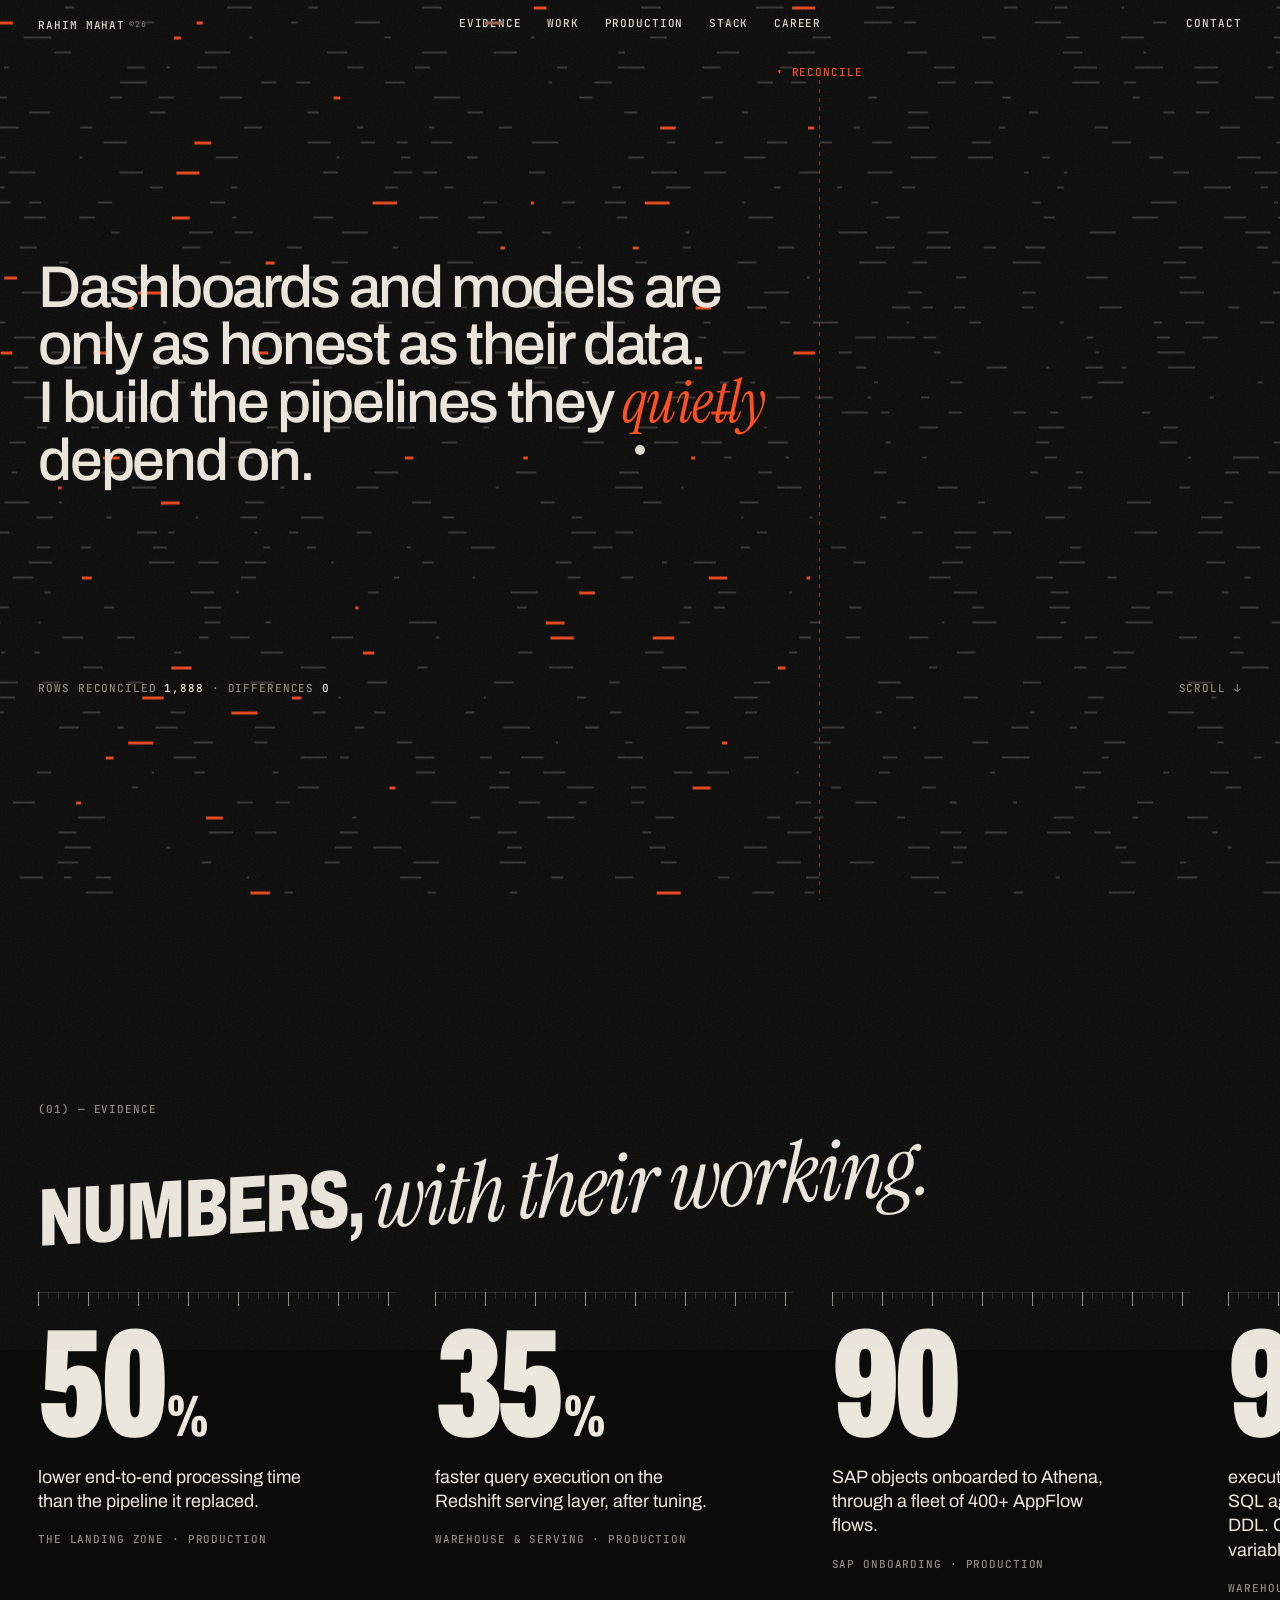
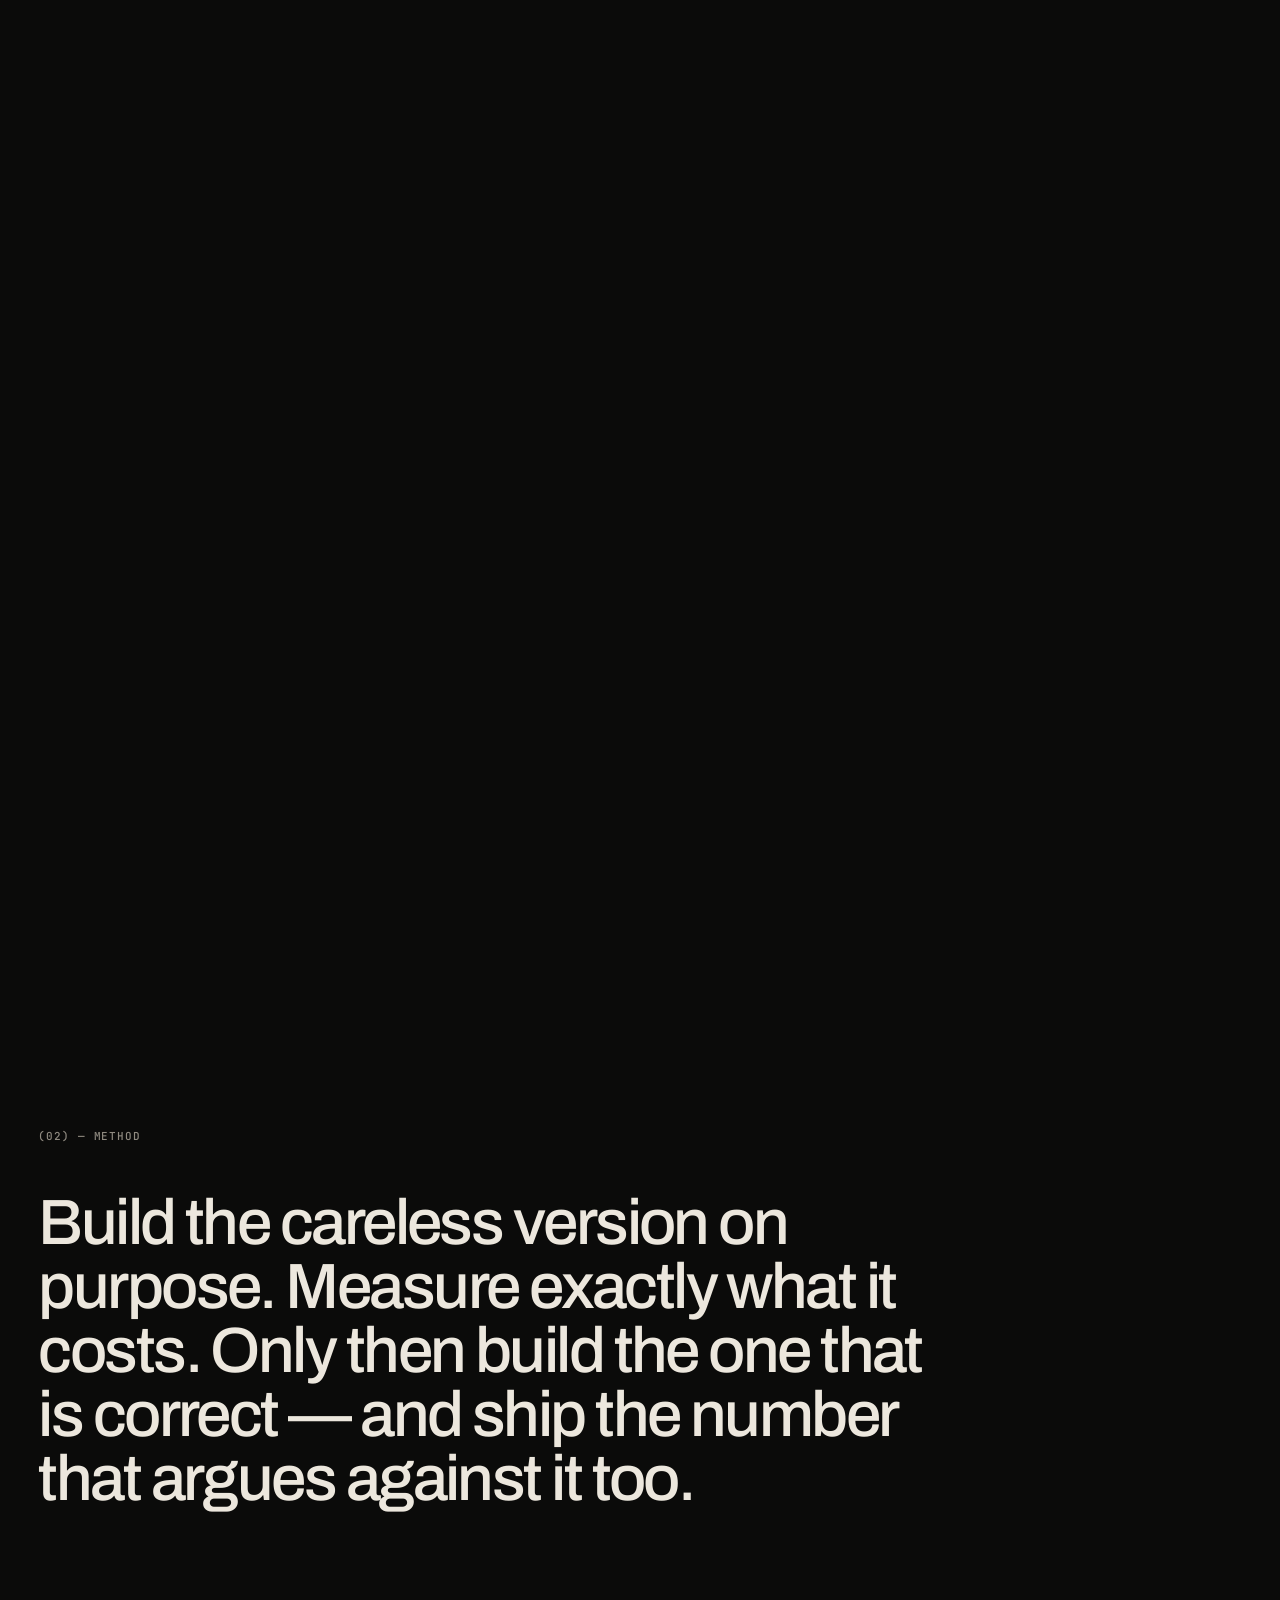
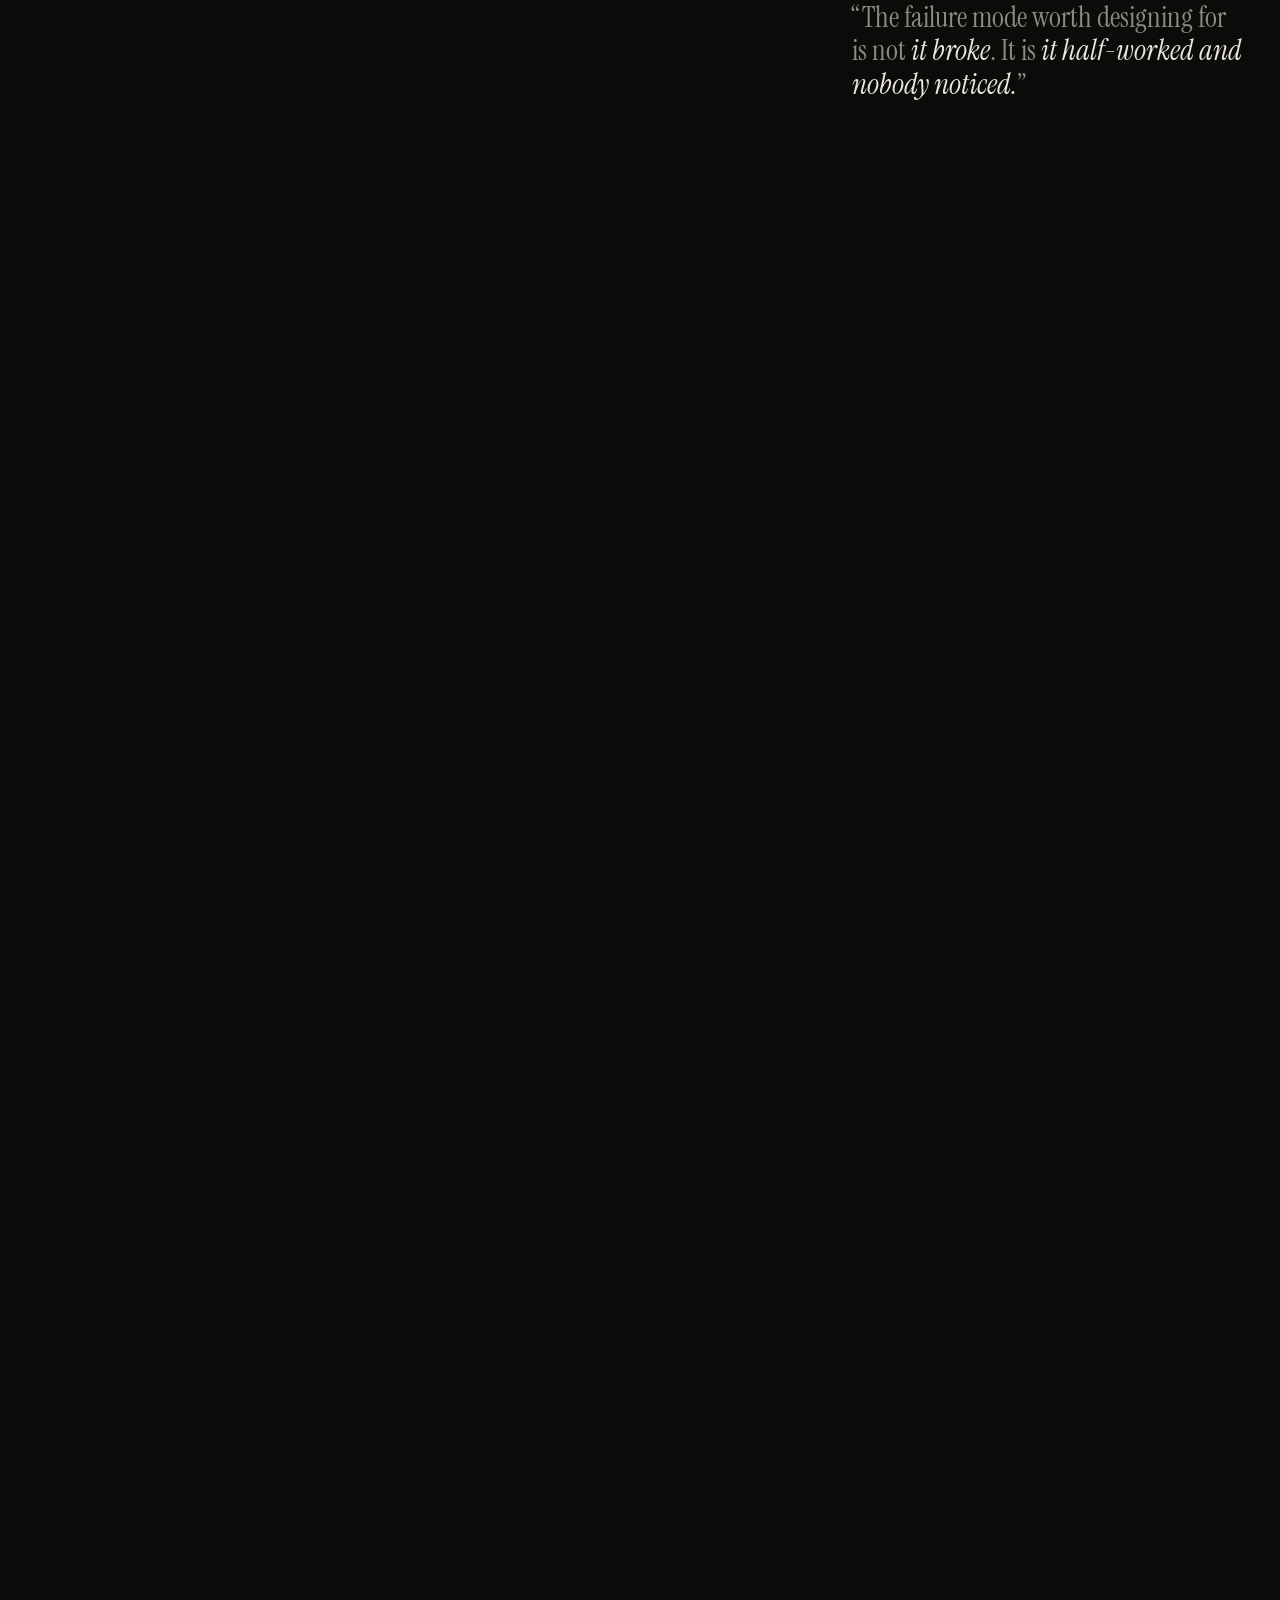
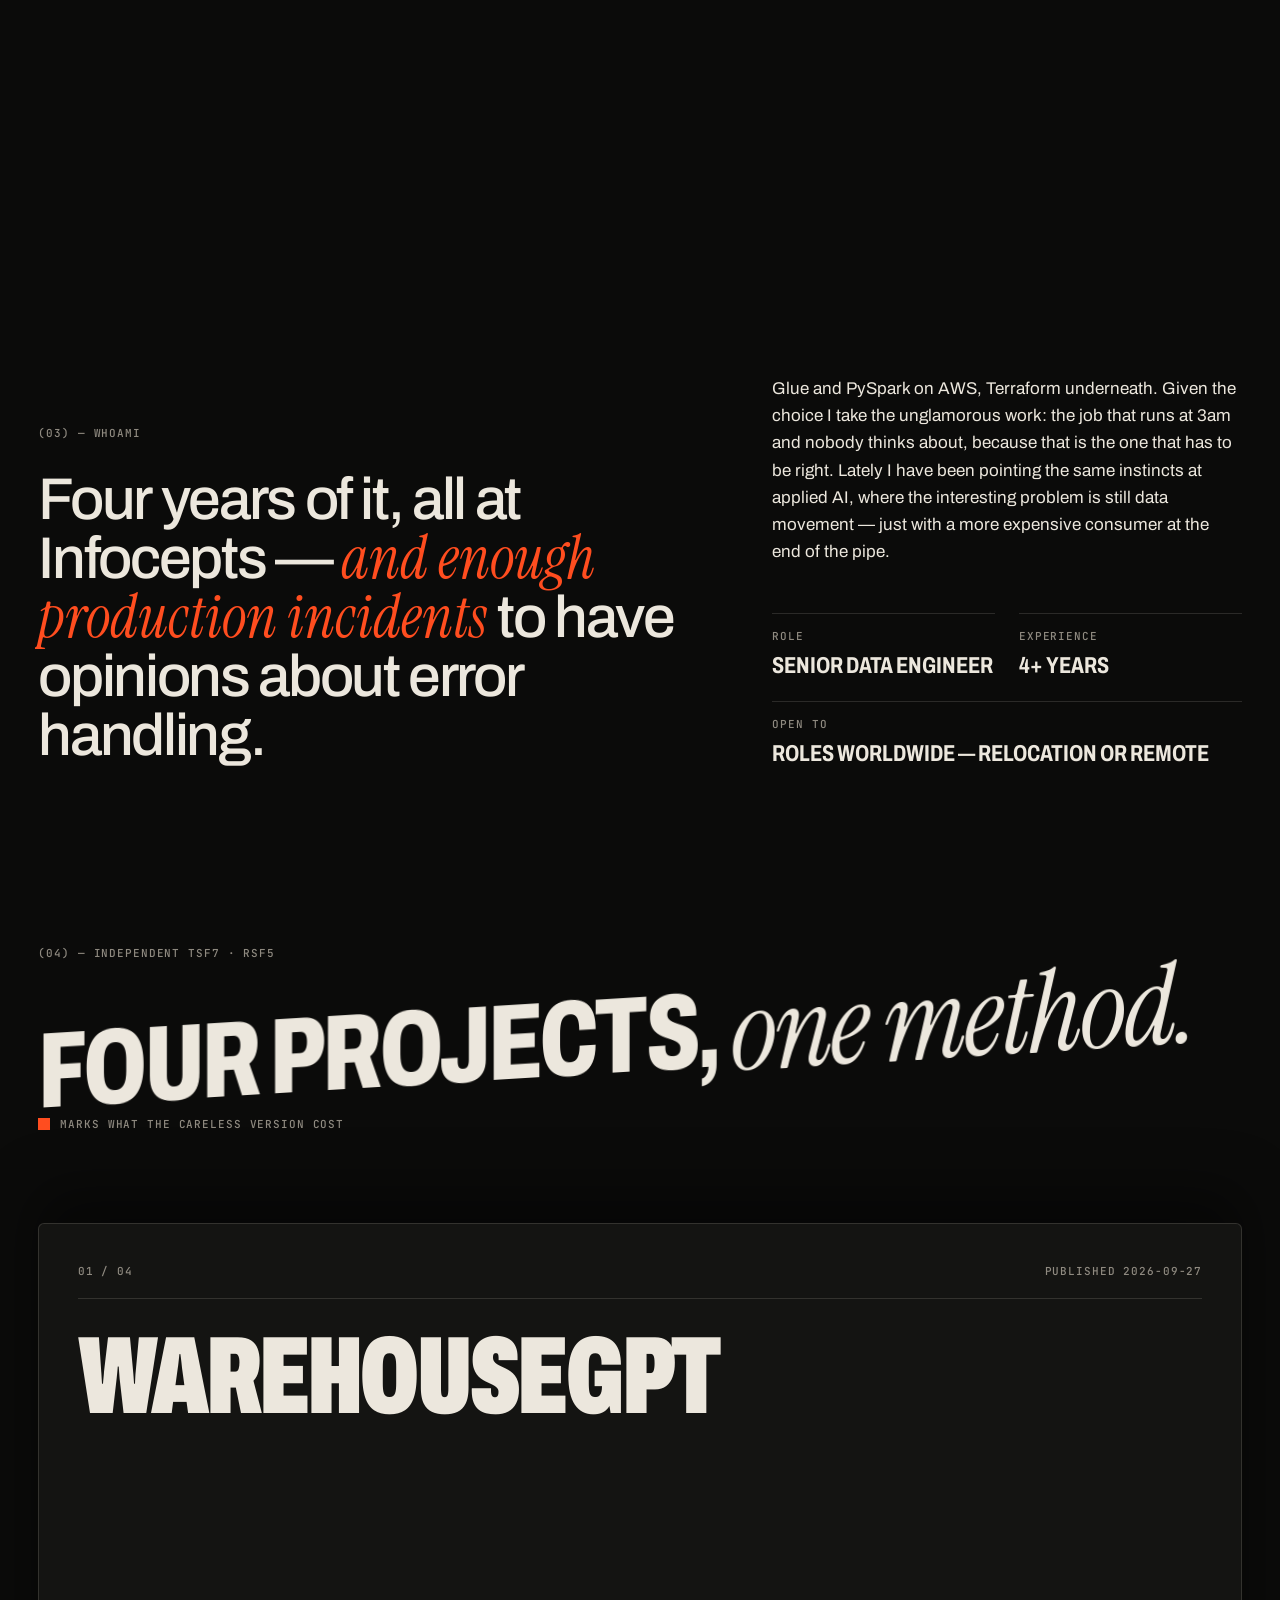
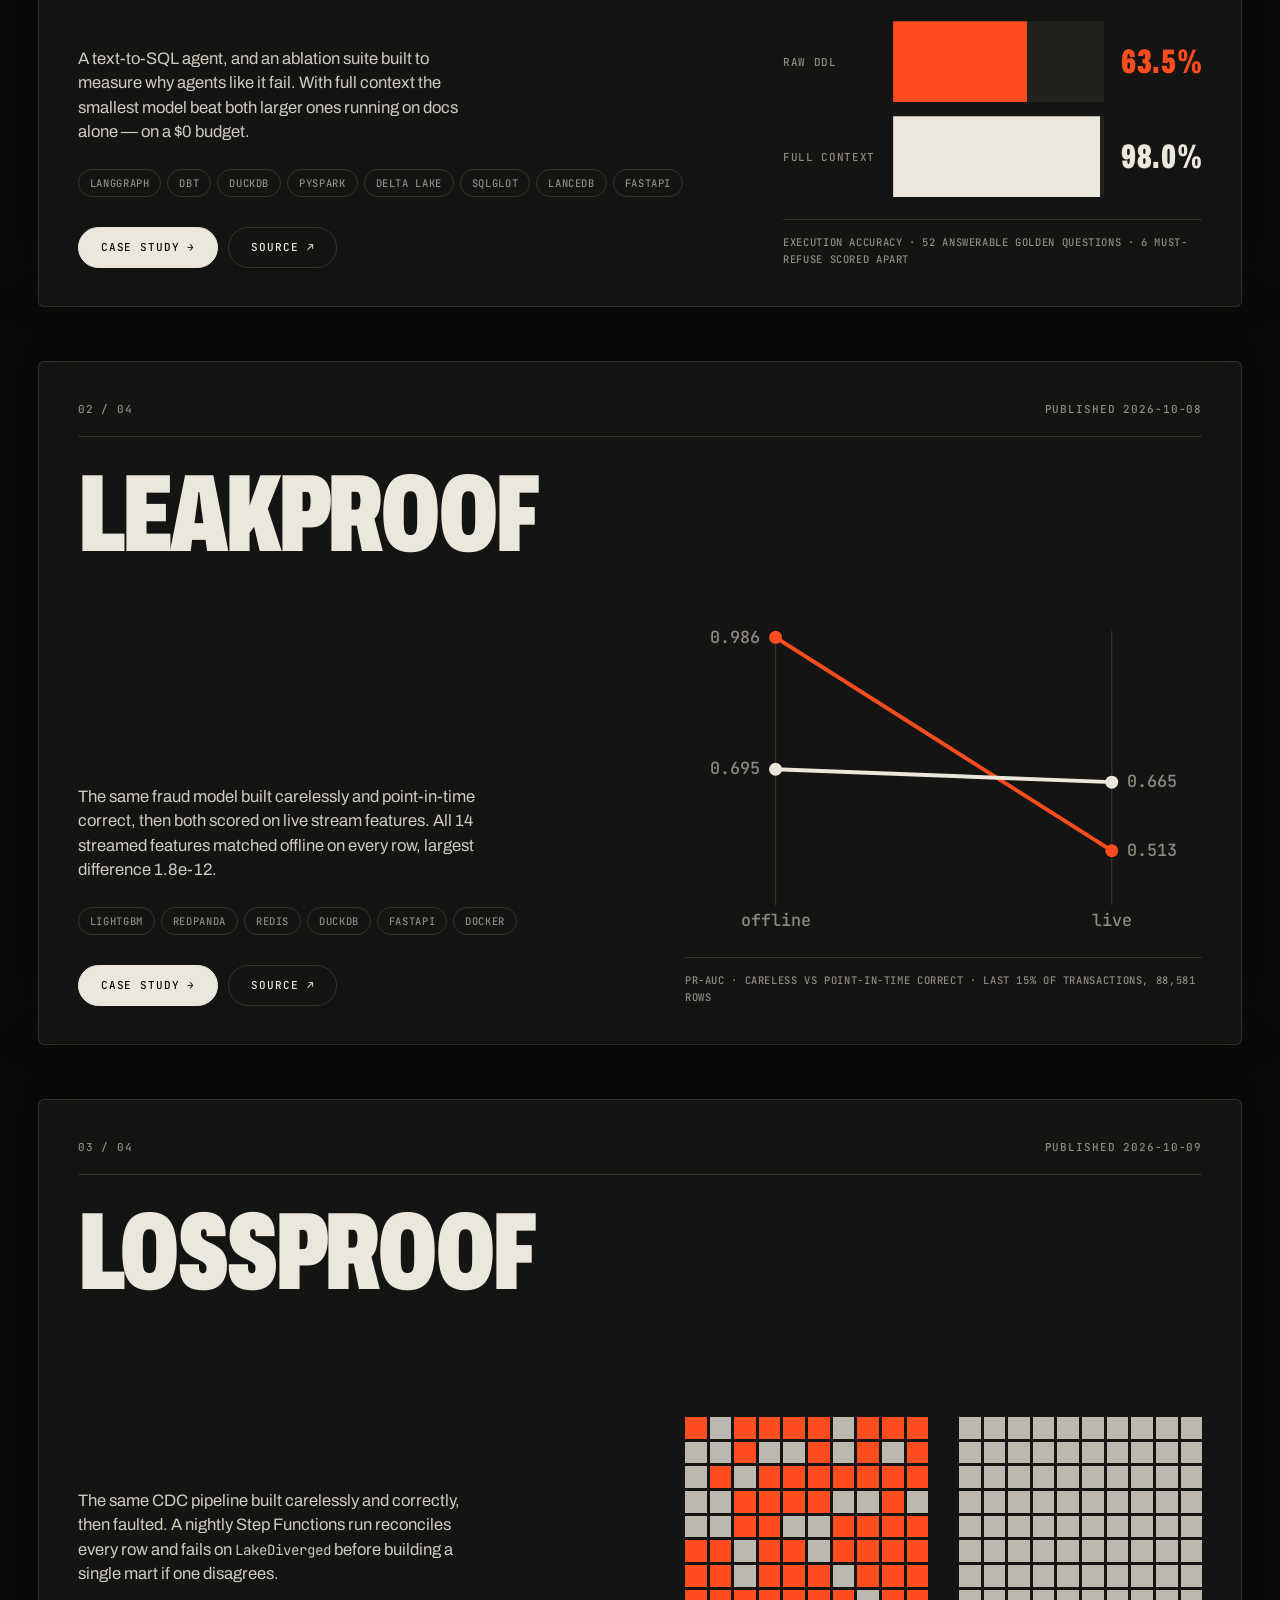
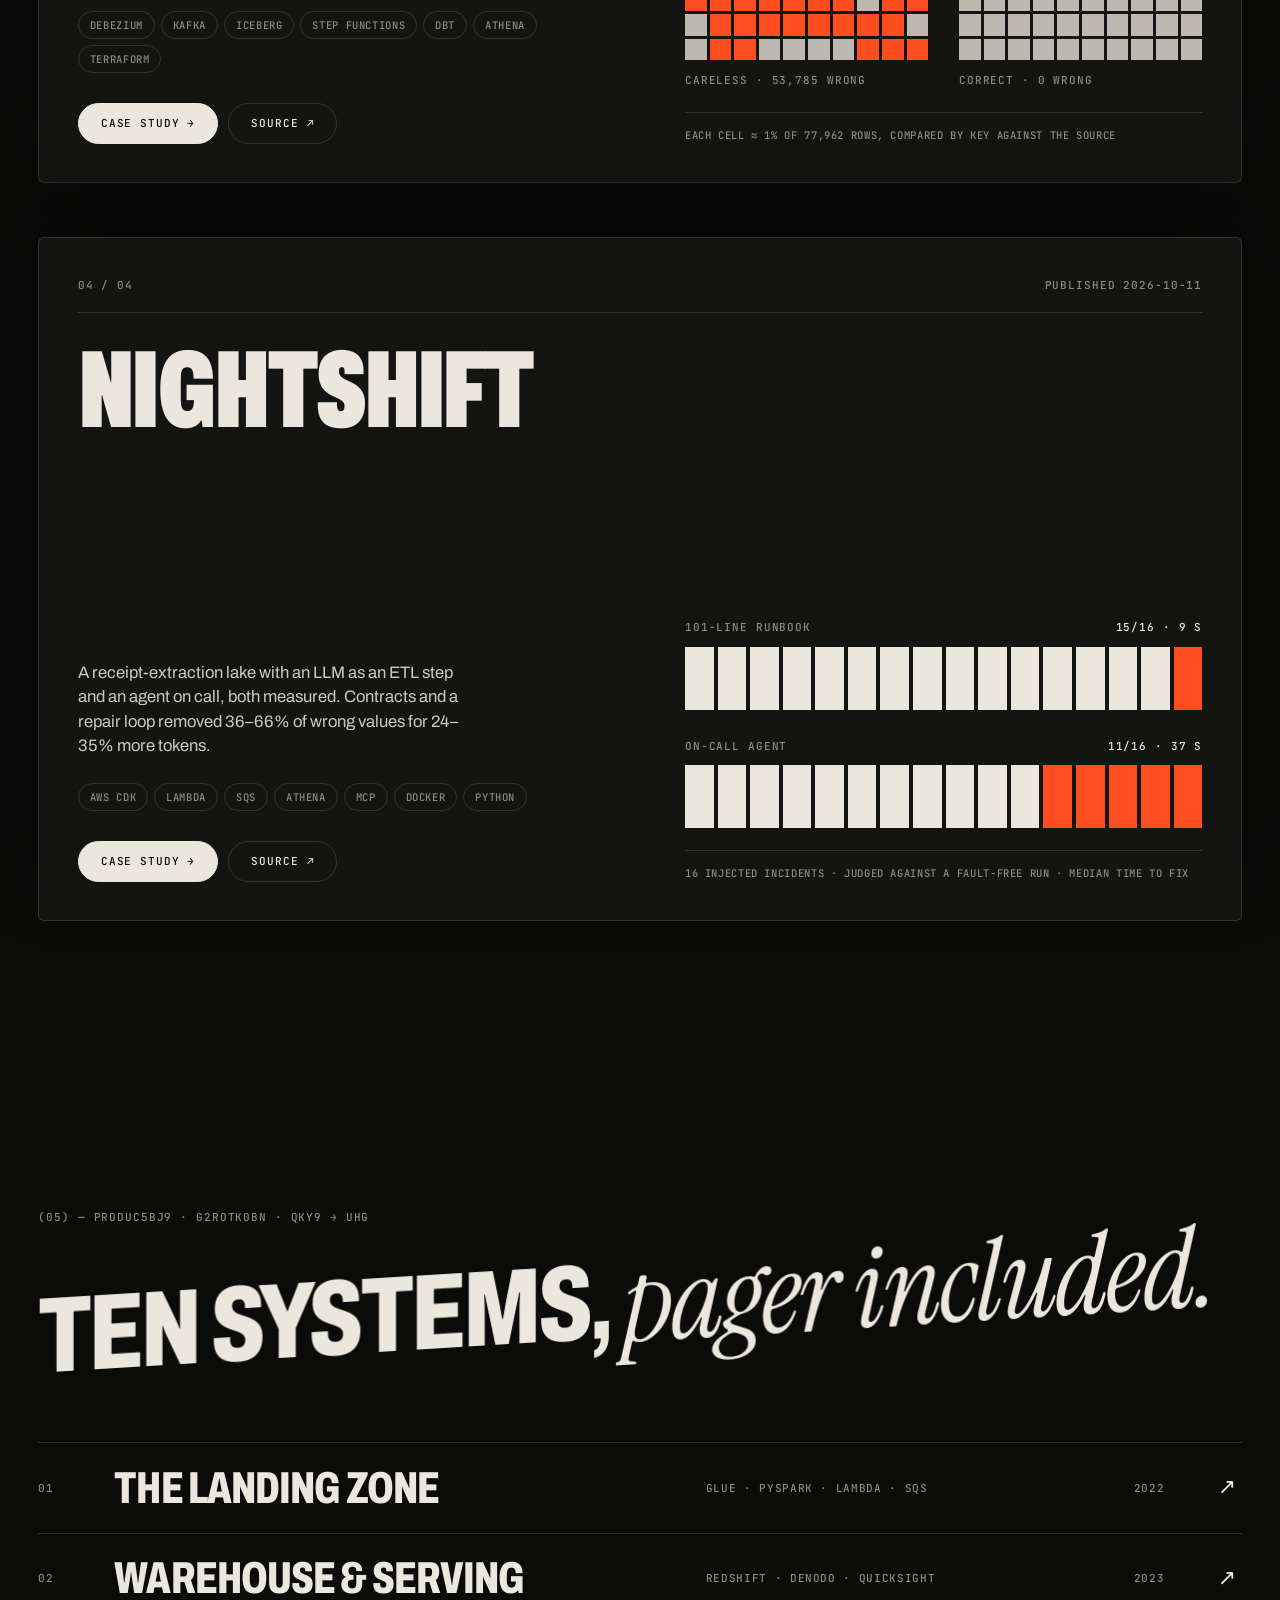
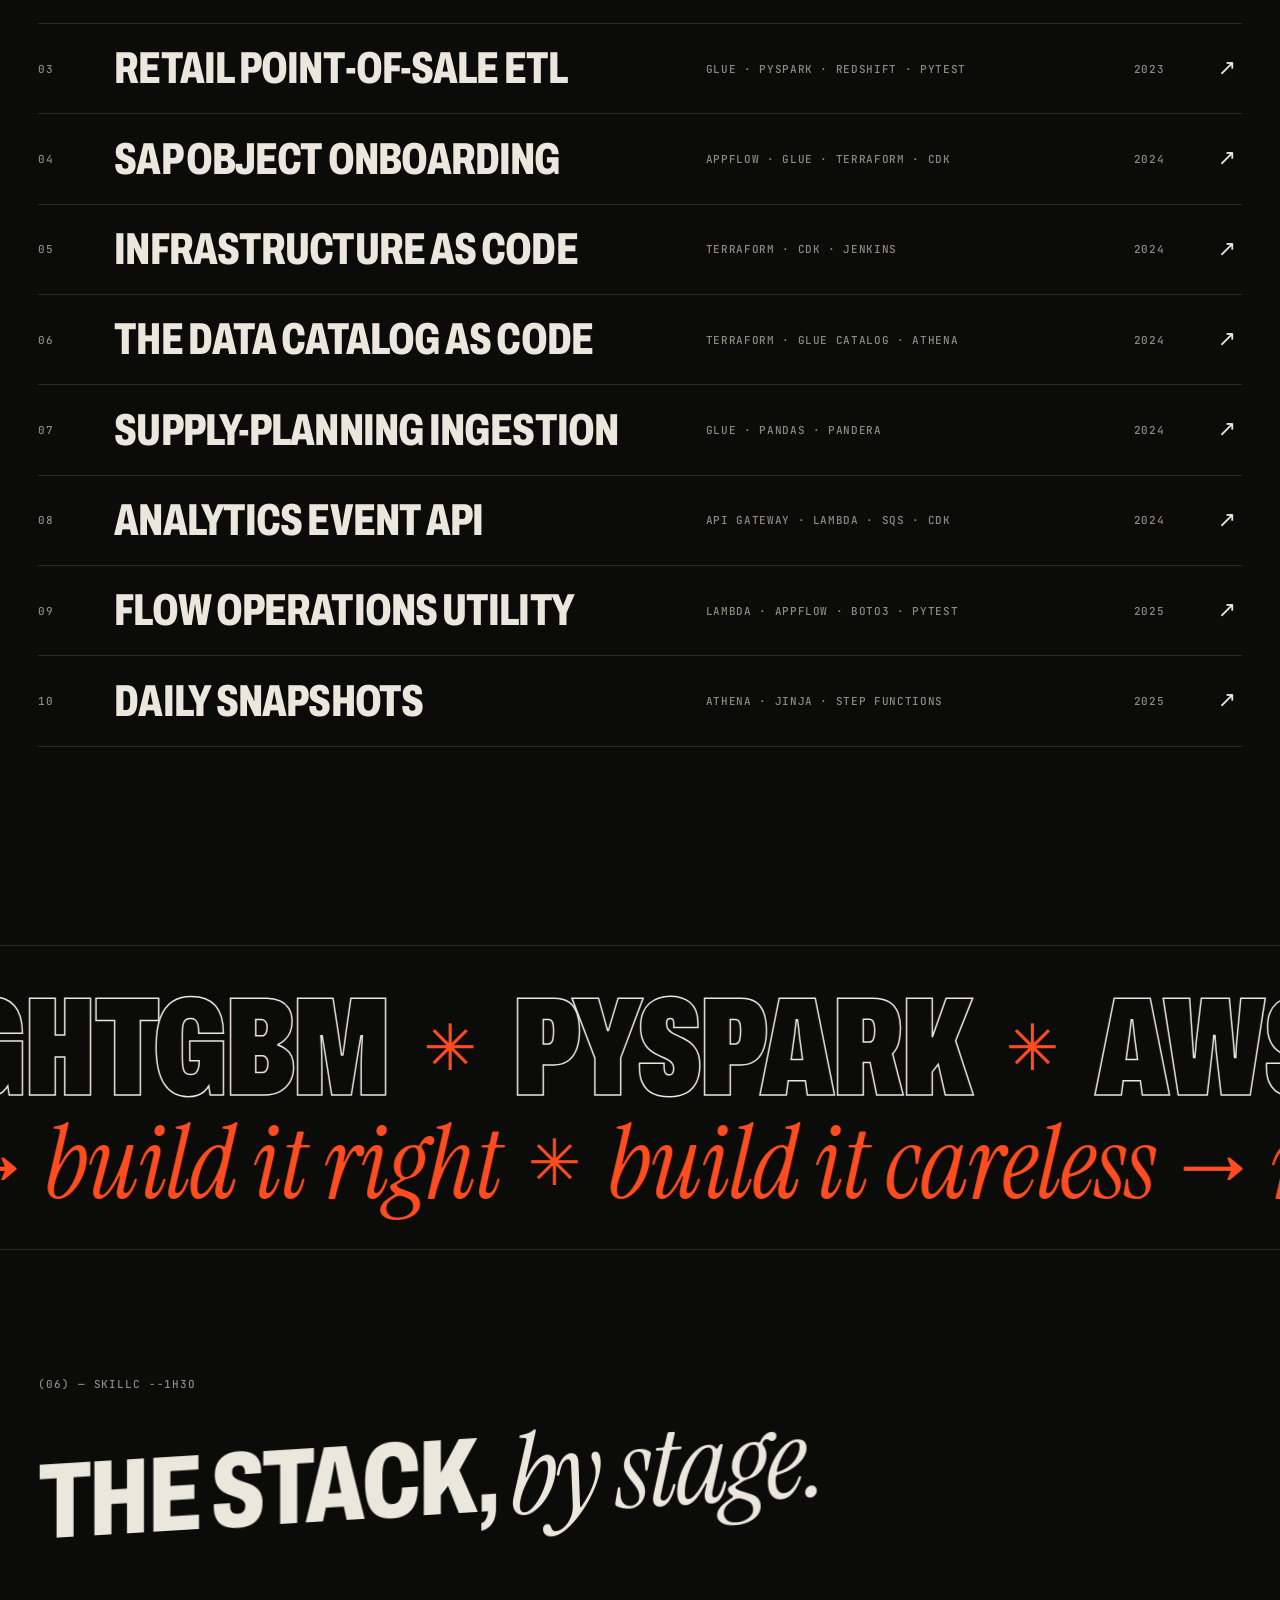
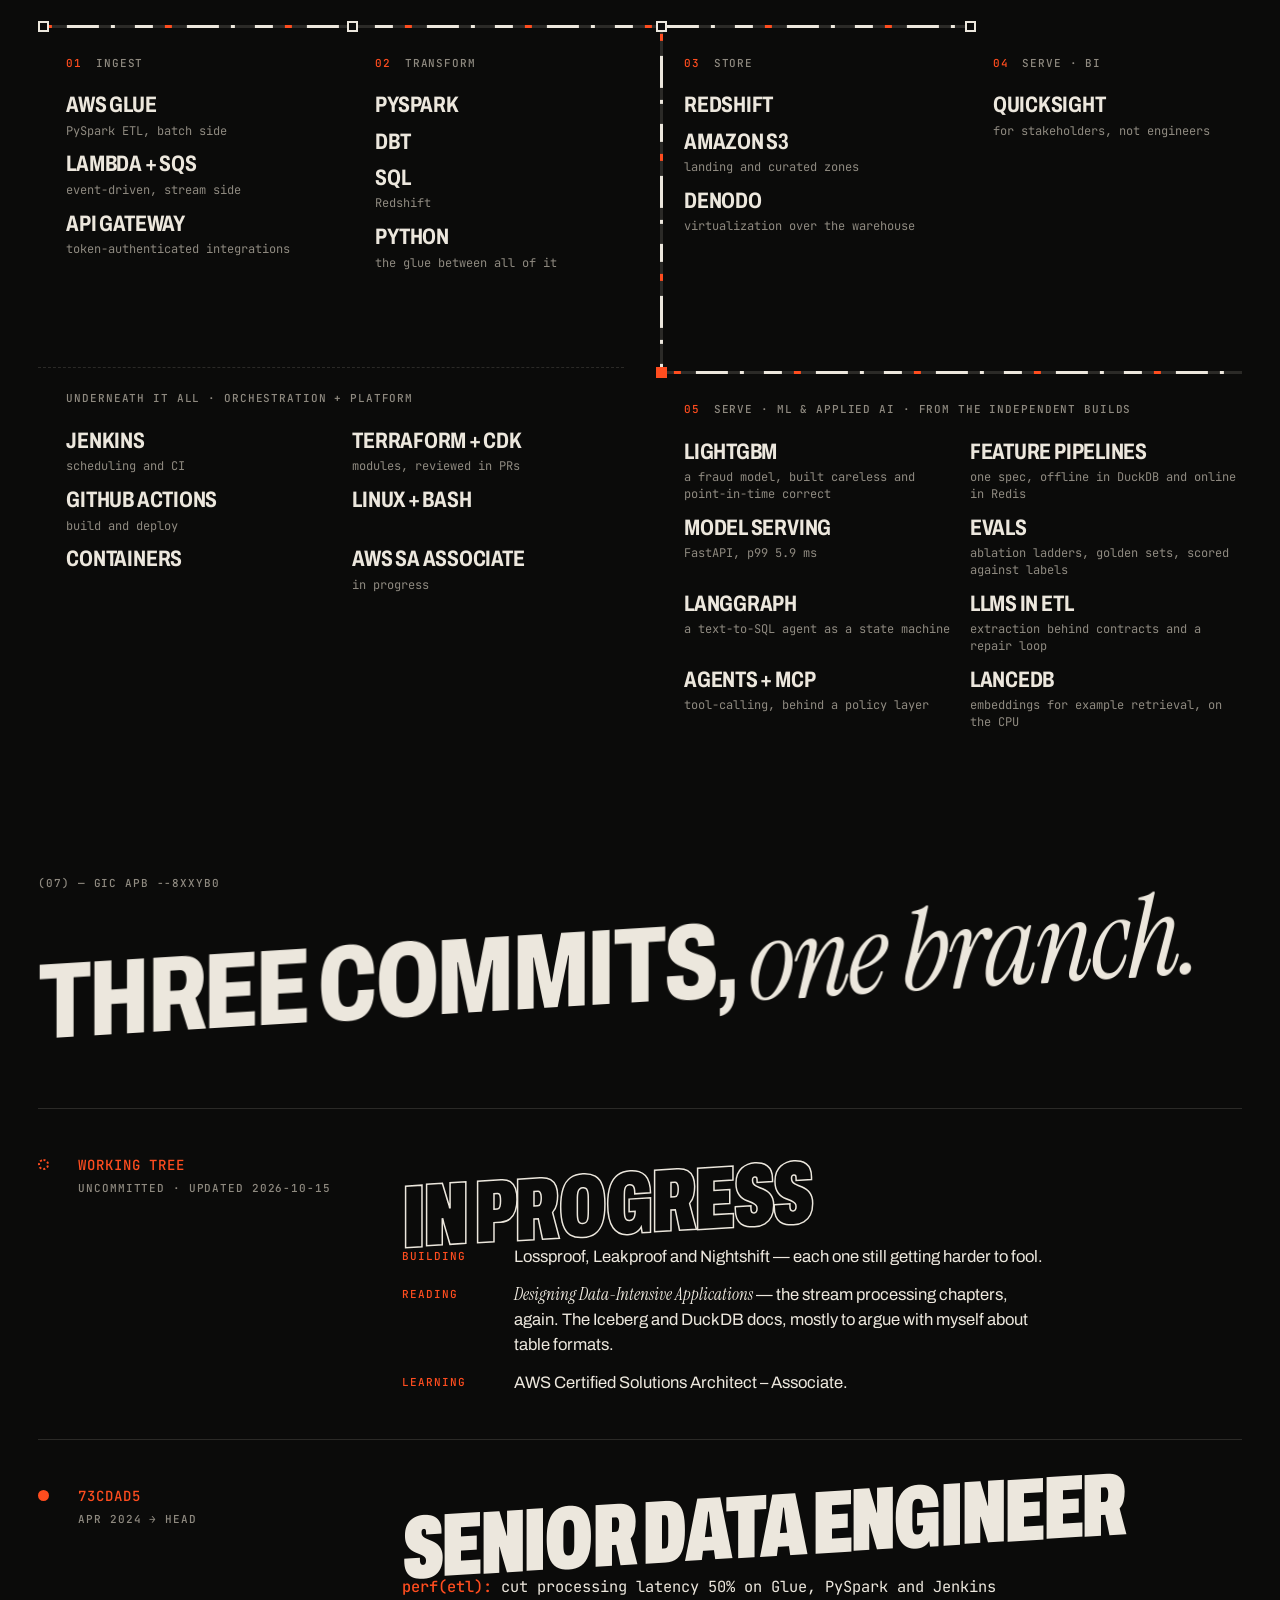
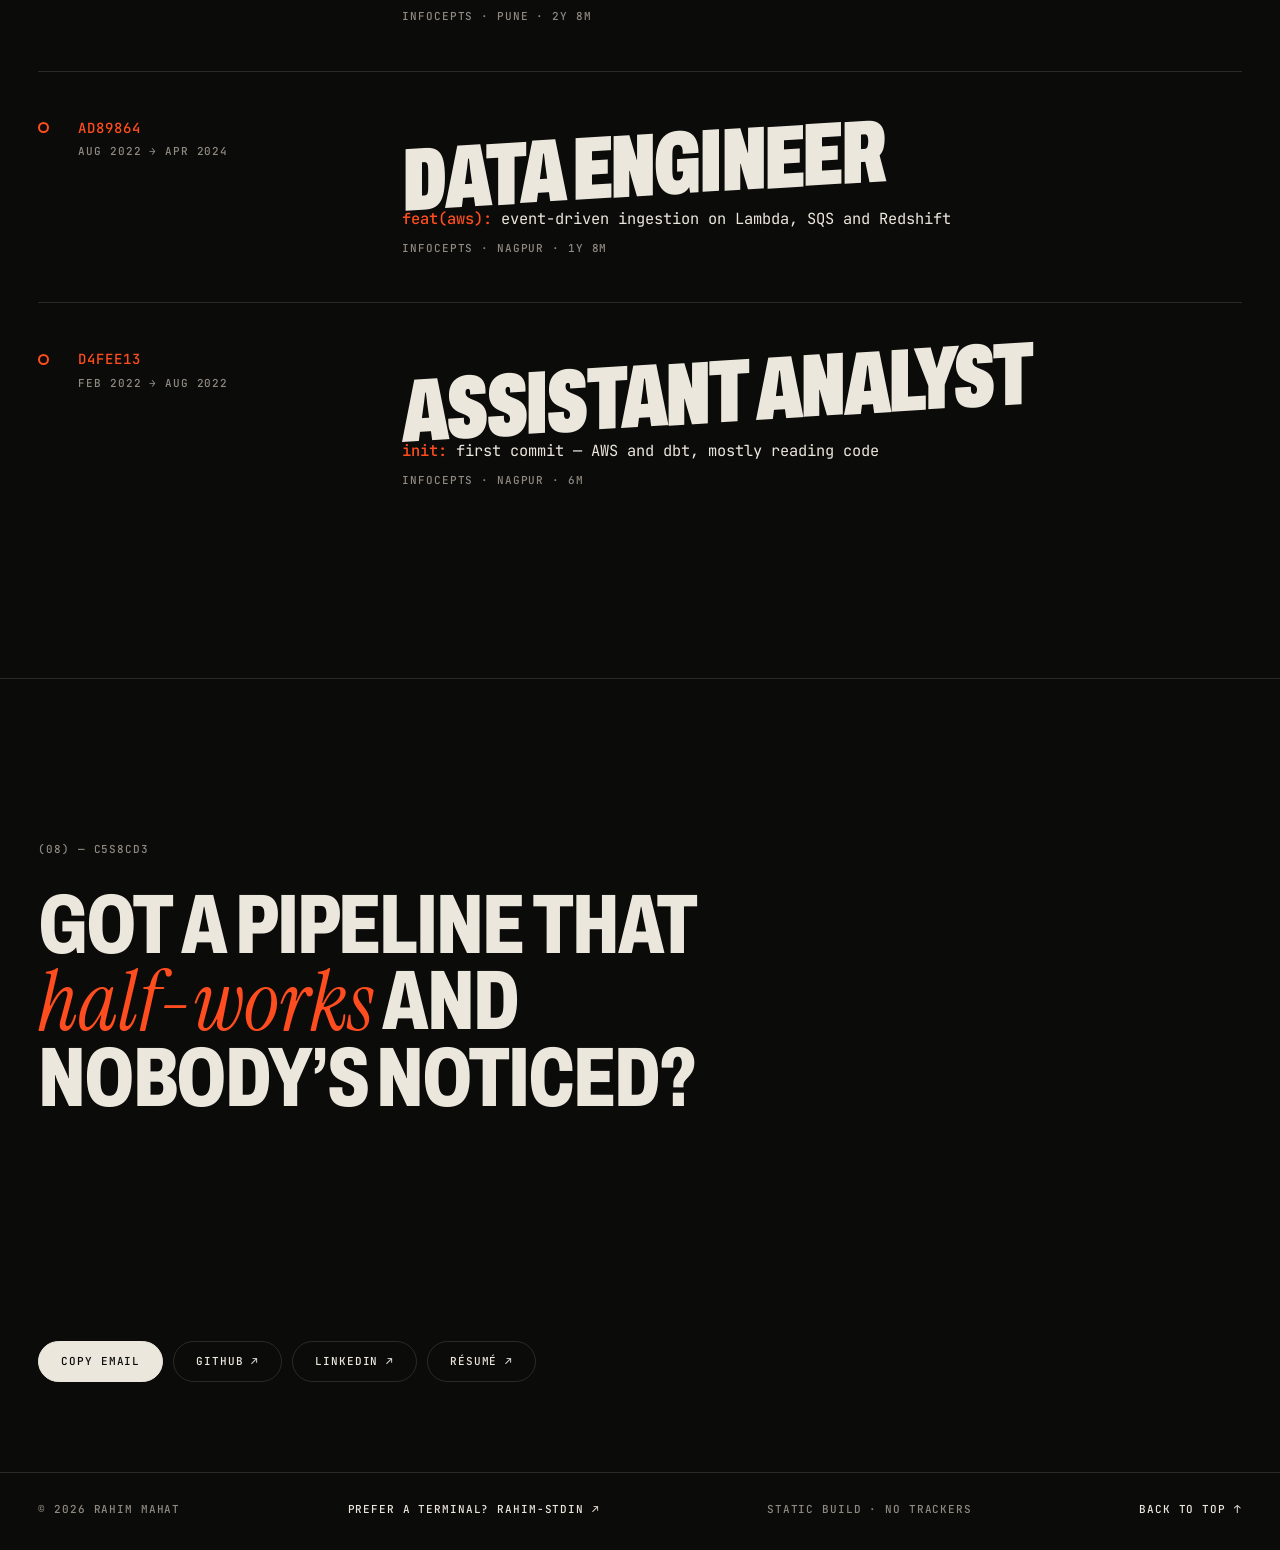
==== index.html @ eeccf526 "feat: portfolio site Static site, no build step: one home page and four case studies, with Lenis ven" ====
<!doctype html>
<html lang="en">
<head>
<meta charset="utf-8">
<meta name="viewport" content="width=device-width, initial-scale=1">
<title>Rahim Mahat — Senior Data Engineer</title>
<meta name="description" content="Senior Data Engineer, open to roles worldwide. Production data platforms on AWS, and independent builds that measure what a careless pipeline costs.">
<meta name="theme-color" content="#0b0b0a">
<meta property="og:title" content="Rahim Mahat — Senior Data Engineer">
<meta property="og:description" content="Production data platforms on AWS, and independent builds that measure what a careless pipeline costs.">
<meta property="og:type" content="website">
<link rel="icon" href="data:image/svg+xml,%3Csvg xmlns='http://www.w3.org/2000/svg' viewBox='0 0 32 32'%3E%3Crect width='32' height='32' fill='%230b0b0a'/%3E%3Crect x='6' y='14' width='20' height='4' fill='%23ff4d1f'/%3E%3C/svg%3E">
<link rel="preconnect" href="https://fonts.googleapis.com">
<link rel="preconnect" href="https://fonts.gstatic.com" crossorigin>
<link rel="stylesheet" href="https://fonts.googleapis.com/css2?family=Archivo:wdth,wght@62..125,100..900&family=Instrument+Serif:ital@0;1&family=JetBrains+Mono:wght@400;500&display=swap">
<link rel="stylesheet" href="style.css">
<script>document.documentElement.classList.add('js');try{if(sessionStorage.getItem('sweep'))document.documentElement.classList.add('arriving')}catch(e){}</script>
<script src="vendor/lenis.min.js" defer></script>
<script src="site.js" defer></script>
<script src="home.js" defer></script>
</head>
<body>
<a class="skip" href="#main">Skip to content</a>

<div class="loader" aria-hidden="true">
  <p class="label">rahim@stdin ~ % reconcile --all</p>
  <div>
    <p class="loader__n">0</p>
    <div class="loader__bar"><i></i></div>
    <p class="loader__row label"><span>rows checked against source</span><span>differences 0</span></p>
  </div>
</div>

<div class="cursor" aria-hidden="true"><span class="cursor__label"></span></div>
<div class="preview" aria-hidden="true"></div>
<div class="progress" aria-hidden="true"><i></i></div>
<div class="grain" aria-hidden="true"></div>

<header class="nav">
  <a class="nav__logo" href="#top" data-magnetic>Rahim Mahat<sup>©26</sup></a>
  <nav class="nav__links" aria-label="Sections">
    <a href="#evidence">Evidence</a>
    <a href="#work">Work</a>
    <a href="#production">Production</a>
    <a href="#stack">Stack</a>
    <a href="#career">Career</a>
  </nav>
  <div class="nav__meta">
    <a class="nav__contact" href="#contact">Contact</a>
  </div>
</header>

<main id="main">

<section class="hero" id="top">
  <canvas class="hero__canvas" aria-hidden="true"></canvas>
  <span class="hero__gate label" aria-hidden="true">▾ reconcile</span>
  <p class="hero__lede" data-split>Dashboards and models are only as honest as their data. I&nbsp;build the pipelines they <em>quietly</em> depend on.</p>
  <div class="hero__foot">
    <p class="label">rows reconciled <b data-rows>0</b> · differences <b>0</b></p>
    <p class="label">Scroll ↓</p>
  </div>
  <h1 class="hero__name" aria-label="Rahim Mahat" data-fit data-letters><span aria-hidden="true">Rahim Mahat</span></h1>
</section>

<section class="numbers" id="evidence" aria-labelledby="evidence-h">
  <div class="numbers__pin">
    <div class="sec-head sec-head--row">
      <p class="label">(01) — Evidence</p>
      <h2 class="h2" id="evidence-h" data-split>Numbers, <em>with their working.</em></h2>
    </div>
    <div class="numbers__track">
      <a class="stat" href="https://rahim-stdin.pages.dev/projects/ingest" target="_blank" rel="noopener noreferrer" data-cursor="read">
        <p class="stat__n"><span data-count="50">50</span><small>%</small></p>
        <p class="stat__t">lower end-to-end processing time than the pipeline it replaced.</p>
        <p class="label">The landing zone · production</p>
      </a>
      <a class="stat" href="https://rahim-stdin.pages.dev/projects/warehouse" target="_blank" rel="noopener noreferrer" data-cursor="read">
        <p class="stat__n"><span data-count="35">35</span><small>%</small></p>
        <p class="stat__t">faster query execution on the Redshift serving layer, after tuning.</p>
        <p class="label">Warehouse &amp; serving · production</p>
      </a>
      <a class="stat" href="https://rahim-stdin.pages.dev/projects/sap" target="_blank" rel="noopener noreferrer" data-cursor="read">
        <p class="stat__n"><span data-count="90">90</span></p>
        <p class="stat__t">SAP objects onboarded to Athena, through a fleet of 400+ AppFlow flows.</p>
        <p class="label">SAP onboarding · production</p>
      </a>
      <a class="stat" href="warehouse-gpt.html" data-cursor="read">
        <p class="stat__n"><span data-count="98.0" data-from="63.5">98.0</span><small>%</small></p>
        <p class="stat__t">execution accuracy for a text-to-SQL agent, up from 63.5% on raw DDL. Context was the only variable.</p>
        <p class="label">WarehouseGPT · independent</p>
      </a>
      <a class="stat" href="leakproof.html" data-cursor="read">
        <p class="stat__n stat__n--hot"><span data-count="0.513" data-from="0.986">0.513</span></p>
        <p class="stat__t">PR-AUC of the careless fraud model once it met live features. It scored 0.986 offline.</p>
        <p class="label">Leakproof · independent</p>
      </a>
      <a class="stat" href="lossproof.html" data-cursor="read">
        <p class="stat__n stat__n--hot"><span data-count="69">69</span><small>%</small></p>
        <p class="stat__t">of the careless CDC lake was wrong after one faulted run. The correct one: 0 of 77,962 rows.</p>
        <p class="label">Lossproof · independent</p>
      </a>
      <a class="stat" href="nightshift.html" data-cursor="read">
        <p class="stat__n"><span data-count="15">15</span><small>/16</small></p>
        <p class="stat__t">incidents fixed by a 101-line runbook, median 9 s. The on-call LLM agent fixed 11.</p>
        <p class="label">Nightshift · independent</p>
      </a>
      <a class="stat" href="leakproof.html" data-cursor="read">
        <p class="stat__n"><span data-count="5.9" data-from="121">5.9</span><small>ms</small></p>
        <p class="stat__t">p99 on <code>POST /score</code>, down from 121 ms.</p>
        <p class="label">Leakproof · independent</p>
      </a>
      <div class="stat stat--end">
        <p class="stat__t">Every figure is restated, with its working, on the page it links to. Including the ones that argue against me.</p>
        <p class="label">Click any card ↗</p>
      </div>
    </div>
    <div class="numbers__bar" aria-hidden="true"><i></i></div>
  </div>
</section>

<section class="method" aria-labelledby="method-h">
  <div class="method__pin">
    <p class="label" id="method-h">(02) — Method</p>
    <p class="method__text" data-scrub="pin">Build the careless version on purpose. Measure exactly what it costs. Only then build the one that is correct — and ship the number that argues against it too.</p>
    <p class="method__note">“The failure mode worth designing for is not <i>it broke</i>. It is <i>it half-worked and nobody noticed.</i>”</p>
  </div>
</section>

<section class="about" id="about" aria-labelledby="about-h">
  <div>
    <p class="label" id="about-h">(03) — whoami</p>
    <p class="about__lede" data-split>Four years of it, all at Infocepts — <em>and enough production incidents</em> to have opinions about error handling.</p>
  </div>
  <div>
    <p class="about__body" data-reveal>Glue and PySpark on AWS, Terraform underneath. Given the choice I take the unglamorous work: the job that runs at 3am and nobody thinks about, because that is the one that has to be right. Lately I have been pointing the same instincts at applied AI, where the interesting problem is still data movement — just with a more expensive consumer at the end of the pipe.</p>
    <dl class="about__facts" data-reveal>
      <div><dt class="label">role</dt><dd>Senior Data Engineer</dd></div>
      <div><dt class="label">experience</dt><dd>4+ years</dd></div>
      <div class="wide"><dt class="label">open to</dt><dd>Roles worldwide — relocation or remote</dd></div>
    </dl>
  </div>
</section>

<section class="work" id="work" aria-labelledby="work-h">
  <div class="sec-head">
    <p class="label">(04) — Independent work · 2026</p>
    <h2 class="h2" id="work-h" data-split>Four projects, <em>one method.</em></h2>
    <p class="label legend"><i></i> marks what the careless version cost</p>
  </div>

  <div class="cards">
    <article class="card" style="--i:0">
      <div class="card__meta label"><span>01 / 04</span><span>published 2026-09-27</span></div>
      <div class="card__body">
        <h3 class="card__title">WarehouseGPT</h3>
        <p class="card__sum">A text-to-SQL agent, and an ablation suite built to measure why agents like it fail. With full context the smallest model beat both larger ones running on docs alone — on a $0 budget.</p>
        <ul class="chips"><li>LangGraph</li><li>dbt</li><li>DuckDB</li><li>PySpark</li><li>Delta Lake</li><li>sqlglot</li><li>LanceDB</li><li>FastAPI</li></ul>
        <div class="card__links">
          <a class="btn" href="warehouse-gpt.html" data-magnetic>Case study →</a>
          <a class="btn btn--ghost" href="https://github.com/RahimMahat/warehouse-gpt" target="_blank" rel="noopener noreferrer" data-magnetic>Source ↗</a>
        </div>
      </div>
      <figure class="viz">
        <div class="bar bar--hot"><span>raw DDL</span><i style="--v:.635"></i><b>63.5%</b></div>
        <div class="bar"><span>full context</span><i style="--v:.98"></i><b>98.0%</b></div>
        <figcaption>Execution accuracy · 52 answerable golden questions · 6 must-refuse scored apart</figcaption>
      </figure>
    </article>

    <article class="card" style="--i:1">
      <div class="card__meta label"><span>02 / 04</span><span>published 2026-10-08</span></div>
      <div class="card__body">
        <h3 class="card__title">Leakproof</h3>
        <p class="card__sum">The same fraud model built carelessly and point-in-time correct, then both scored on live stream features. All 14 streamed features matched offline on every row, largest difference 1.8e-12.</p>
        <ul class="chips"><li>LightGBM</li><li>Redpanda</li><li>Redis</li><li>DuckDB</li><li>FastAPI</li><li>Docker</li></ul>
        <div class="card__links">
          <a class="btn" href="leakproof.html" data-magnetic>Case study →</a>
          <a class="btn btn--ghost" href="https://github.com/RahimMahat/leakproof" target="_blank" rel="noopener noreferrer" data-magnetic>Source ↗</a>
        </div>
      </div>
      <figure class="viz">
        <svg class="slope" viewBox="0 0 400 250" role="img" aria-label="PR-AUC offline to live: careless 0.986 to 0.513, point-in-time correct 0.695 to 0.665">
          <line x1="70" y1="20" x2="70" y2="232" class="axis"/><line x1="330" y1="20" x2="330" y2="232" class="axis"/>
          <path class="slope__hot" pathLength="1" d="M70 25 L330 190"/>
          <path class="slope__ok" pathLength="1" d="M70 127 L330 137"/>
          <circle cx="70" cy="25" r="5" class="dot-hot"/><circle cx="330" cy="190" r="5" class="dot-hot"/>
          <circle cx="70" cy="127" r="5" class="dot-ok"/><circle cx="330" cy="137" r="5" class="dot-ok"/>
          <text x="58" y="29" text-anchor="end">0.986</text><text x="342" y="194">0.513</text>
          <text x="58" y="131" text-anchor="end">0.695</text><text x="342" y="141">0.665</text>
          <text x="70" y="248" text-anchor="middle">offline</text><text x="330" y="248" text-anchor="middle">live</text>
        </svg>
        <figcaption>PR-AUC · careless vs point-in-time correct · last 15% of transactions, 88,581 rows</figcaption>
      </figure>
    </article>

    <article class="card" style="--i:2">
      <div class="card__meta label"><span>03 / 04</span><span>published 2026-10-09</span></div>
      <div class="card__body">
        <h3 class="card__title">Lossproof</h3>
        <p class="card__sum">The same CDC pipeline built carelessly and correctly, then faulted. A nightly Step Functions run reconciles every row and fails on <code>LakeDiverged</code> before building a single mart if one disagrees.</p>
        <ul class="chips"><li>Debezium</li><li>Kafka</li><li>Iceberg</li><li>Step Functions</li><li>dbt</li><li>Athena</li><li>Terraform</li></ul>
        <div class="card__links">
          <a class="btn" href="lossproof.html" data-magnetic>Case study →</a>
          <a class="btn btn--ghost" href="https://github.com/RahimMahat/lossproof" target="_blank" rel="noopener noreferrer" data-magnetic>Source ↗</a>
        </div>
      </div>
      <figure class="viz">
        <div class="grids">
          <div><div class="grid" data-grid="69" role="img" aria-label="Careless lake: 69% of rows wrong"></div><p class="label">careless · 53,785 wrong</p></div>
          <div><div class="grid grid--ok" data-grid="0" role="img" aria-label="Correct lake: 0 rows wrong"></div><p class="label">correct · 0 wrong</p></div>
        </div>
        <figcaption>Each cell ≈ 1% of 77,962 rows, compared by key against the source</figcaption>
      </figure>
    </article>

    <article class="card" style="--i:3">
      <div class="card__meta label"><span>04 / 04</span><span>published 2026-10-11</span></div>
      <div class="card__body">
        <h3 class="card__title">Nightshift</h3>
        <p class="card__sum">A receipt-extraction lake with an LLM as an ETL step and an agent on call, both measured. Contracts and a repair loop removed 36–66% of wrong values for 24–35% more tokens.</p>
        <ul class="chips"><li>AWS CDK</li><li>Lambda</li><li>SQS</li><li>Athena</li><li>MCP</li><li>Docker</li><li>Python</li></ul>
        <div class="card__links">
          <a class="btn" href="nightshift.html" data-magnetic>Case study →</a>
          <a class="btn btn--ghost" href="https://github.com/RahimMahat/nightshift" target="_blank" rel="noopener noreferrer" data-magnetic>Source ↗</a>
        </div>
      </div>
      <figure class="viz">
        <div class="hits"><p class="label">101-line runbook <b>15/16 · 9 s</b></p><div data-hits="15/16" role="img" aria-label="Runbook fixed 15 of 16 incidents"></div></div>
        <div class="hits"><p class="label">on-call agent <b>11/16 · 37 s</b></p><div data-hits="11/16" role="img" aria-label="Agent fixed 11 of 16 incidents"></div></div>
        <figcaption>16 injected incidents · judged against a fault-free run · median time to fix</figcaption>
      </figure>
    </article>
  </div>
</section>

<section class="production" id="production" aria-labelledby="production-h" data-theme="paper">
  <div class="sec-head">
    <p class="label">(05) — Production · Infocepts · 2022 → now</p>
    <h2 class="h2" id="production-h" data-split>Ten systems, <em>pager included.</em></h2>
  </div>
  <ol class="rows">
    <li><a class="row" href="https://rahim-stdin.pages.dev/projects/ingest" target="_blank" rel="noopener noreferrer">
      <span class="row__i">01</span><span class="row__t">The landing zone</span><span class="row__s">Glue · PySpark · Lambda · SQS</span><span class="row__y">2022</span><span class="row__a">↗</span>
      <span class="row__note"><b>50%</b> lower end-to-end processing time</span></a></li>
    <li><a class="row" href="https://rahim-stdin.pages.dev/projects/warehouse" target="_blank" rel="noopener noreferrer">
      <span class="row__i">02</span><span class="row__t">Warehouse &amp; serving</span><span class="row__s">Redshift · Denodo · QuickSight</span><span class="row__y">2023</span><span class="row__a">↗</span>
      <span class="row__note"><b>35%</b> faster query execution after tuning</span></a></li>
    <li><a class="row" href="https://rahim-stdin.pages.dev/projects/retail-pos" target="_blank" rel="noopener noreferrer">
      <span class="row__i">03</span><span class="row__t">Retail point-of-sale ETL</span><span class="row__s">Glue · PySpark · Redshift · pytest</span><span class="row__y">2023</span><span class="row__a">↗</span>
      <span class="row__note"><b>29</b> processors across 14 retail partner feeds</span></a></li>
    <li><a class="row" href="https://rahim-stdin.pages.dev/projects/sap" target="_blank" rel="noopener noreferrer">
      <span class="row__i">04</span><span class="row__t">SAP object onboarding</span><span class="row__s">AppFlow · Glue · Terraform · CDK</span><span class="row__y">2024</span><span class="row__a">↗</span>
      <span class="row__note"><b>1h</b> extraction for delta feeds, down from daily</span></a></li>
    <li><a class="row" href="https://rahim-stdin.pages.dev/projects/platform" target="_blank" rel="noopener noreferrer">
      <span class="row__i">05</span><span class="row__t">Infrastructure as code</span><span class="row__s">Terraform · CDK · Jenkins</span><span class="row__y">2024</span><span class="row__a">↗</span>
      <span class="row__note"><b>40%</b> less manual effort per deployment</span></a></li>
    <li><a class="row" href="https://rahim-stdin.pages.dev/projects/catalog" target="_blank" rel="noopener noreferrer">
      <span class="row__i">06</span><span class="row__t">The data catalog as code</span><span class="row__s">Terraform · Glue Catalog · Athena</span><span class="row__y">2024</span><span class="row__a">↗</span>
      <span class="row__note"><b>154</b> tables, 5,000+ columns, reviewed before they exist</span></a></li>
    <li><a class="row" href="https://rahim-stdin.pages.dev/projects/planning" target="_blank" rel="noopener noreferrer">
      <span class="row__i">07</span><span class="row__t">Supply-planning ingestion</span><span class="row__s">Glue · pandas · pandera</span><span class="row__y">2024</span><span class="row__a">↗</span>
      <span class="row__note"><b>10</b> jobs where a bad file fails the run and names itself</span></a></li>
    <li><a class="row" href="https://rahim-stdin.pages.dev/projects/events" target="_blank" rel="noopener noreferrer">
      <span class="row__i">08</span><span class="row__t">Analytics event API</span><span class="row__s">API Gateway · Lambda · SQS · CDK</span><span class="row__y">2024</span><span class="row__a">↗</span>
      <span class="row__note"><b>3</b> phases in under four months, built alone</span></a></li>
    <li><a class="row" href="https://rahim-stdin.pages.dev/projects/flowctl" target="_blank" rel="noopener noreferrer">
      <span class="row__i">09</span><span class="row__t">Flow operations utility</span><span class="row__s">Lambda · AppFlow · boto3 · pytest</span><span class="row__y">2025</span><span class="row__a">↗</span>
      <span class="row__note"><b>400+</b> flows suspended in one invocation with a filter</span></a></li>
    <li><a class="row" href="https://rahim-stdin.pages.dev/projects/snapshots" target="_blank" rel="noopener noreferrer">
      <span class="row__i">10</span><span class="row__t">Daily snapshots</span><span class="row__s">Athena · Jinja · Step Functions</span><span class="row__y">2025</span><span class="row__a">↗</span>
      <span class="row__note"><b>9</b> tables, one current row per key, daily</span></a></li>
  </ol>
</section>

<section class="stack" id="stack" aria-labelledby="stack-h" data-theme="paper">
  <div class="marquee" aria-hidden="true">
    <div class="marquee__inner">
      <span>PySpark</span><i>✳</i><span>AWS Glue</span><i>✳</i><span>Terraform</span><i>✳</i><span>Redshift</span><i>✳</i><span>Kafka</span><i>✳</i><span>Iceberg</span><i>✳</i><span>dbt</span><i>✳</i><span>Lambda</span><i>✳</i><span>DuckDB</span><i>✳</i><span>LangGraph</span><i>✳</i><span>LightGBM</span><i>✳</i>
    </div>
    <div class="marquee__inner marquee__inner--alt">
      <span>build it careless</span><i>→</i><span>measure the cost</span><i>→</i><span>build it right</span><i>✳</i>
    </div>
  </div>
  <div class="sec-head">
    <p class="label">(06) — skills --tree</p>
    <h2 class="h2" id="stack-h" data-split>The stack, <em>by stage.</em></h2>
  </div>
  <div class="pipe">
    <div class="stage" data-reveal><h3 class="label"><b>01</b> ingest</h3><ul><li>AWS Glue<small>PySpark ETL, batch side</small></li><li>Lambda + SQS<small>event-driven, stream side</small></li><li>API Gateway<small>token-authenticated integrations</small></li></ul></div>
    <div class="stage" data-reveal><h3 class="label"><b>02</b> transform</h3><ul><li>PySpark</li><li>dbt</li><li>SQL<small>Redshift</small></li><li>Python<small>the glue between all of it</small></li></ul></div>
    <div class="stage stage--store" data-reveal><h3 class="label"><b>03</b> store</h3><ul><li>Redshift</li><li>Amazon S3<small>landing and curated zones</small></li><li>Denodo<small>virtualization over the warehouse</small></li></ul></div>
    <div class="stage" data-reveal><h3 class="label"><b>04</b> serve · bi</h3><ul><li>QuickSight<small>for stakeholders, not engineers</small></li></ul></div>
    <div class="stage stage--bed" data-reveal><h3 class="label">underneath it all · orchestration + platform</h3><ul>
      <li>Jenkins<small>scheduling and CI</small></li>
      <li>Terraform + CDK<small>modules, reviewed in PRs</small></li>
      <li>GitHub Actions<small>build and deploy</small></li>
      <li>Linux + Bash</li>
      <li>Containers</li>
      <li>AWS SA Associate<small>in progress</small></li>
    </ul></div>
    <div class="stage stage--ml" data-reveal><h3 class="label"><b>05</b> serve · ml &amp; applied ai <span>· from the independent builds</span></h3><ul>
      <li>LightGBM<small>a fraud model, built careless and point-in-time correct</small></li>
      <li>Feature pipelines<small>one spec, offline in DuckDB and online in Redis</small></li>
      <li>Model serving<small>FastAPI, p99 5.9 ms</small></li>
      <li>Evals<small>ablation ladders, golden sets, scored against labels</small></li>
      <li>LangGraph<small>a text-to-SQL agent as a state machine</small></li>
      <li>LLMs in ETL<small>extraction behind contracts and a repair loop</small></li>
      <li>Agents + MCP<small>tool-calling, behind a policy layer</small></li>
      <li>LanceDB<small>embeddings for example retrieval, on the CPU</small></li>
    </ul></div>
  </div>
</section>

<section class="career" id="career" aria-labelledby="career-h">
  <div class="sec-head">
    <p class="label">(07) — git log --career</p>
    <h2 class="h2" id="career-h" data-split>Three commits, <em>one branch.</em></h2>
  </div>
  <ol class="log">
    <li class="commit commit--wip" data-reveal>
      <p class="commit__hash label"><b>working tree</b>uncommitted · updated 2026-10-15</p>
      <div>
        <h3 class="commit__role">In progress</h3>
        <ul class="wip">
          <li><span class="label">building</span><span>Lossproof, Leakproof and Nightshift — each one still getting harder to fool.</span></li>
          <li><span class="label">reading</span><span><em>Designing Data-Intensive Applications</em> — the stream processing chapters, again. The Iceberg and DuckDB docs, mostly to argue with myself about table formats.</span></li>
          <li><span class="label">learning</span><span>AWS Certified Solutions Architect – Associate.</span></li>
        </ul>
      </div>
    </li>
    <li class="commit commit--head" data-reveal>
      <p class="commit__hash label"><b>73cdad5</b>Apr 2024 → HEAD</p>
      <div>
        <h3 class="commit__role">Senior Data Engineer</h3>
        <p class="commit__msg"><b>perf(etl):</b> cut processing latency 50% on Glue, PySpark and Jenkins</p>
        <p class="label">Infocepts · Pune · <span data-since="2024-04">2y 6m</span></p>
      </div>
    </li>
    <li class="commit" data-reveal>
      <p class="commit__hash label"><b>ad89864</b>Aug 2022 → Apr 2024</p>
      <div>
        <h3 class="commit__role">Data Engineer</h3>
        <p class="commit__msg"><b>feat(aws):</b> event-driven ingestion on Lambda, SQS and Redshift</p>
        <p class="label">Infocepts · Nagpur · 1y 8m</p>
      </div>
    </li>
    <li class="commit" data-reveal>
      <p class="commit__hash label"><b>d4fee13</b>Feb 2022 → Aug 2022</p>
      <div>
        <h3 class="commit__role">Assistant Analyst</h3>
        <p class="commit__msg"><b>init:</b> first commit — AWS and dbt, mostly reading code</p>
        <p class="label">Infocepts · Nagpur · 6m</p>
      </div>
    </li>
  </ol>
</section>


<section class="contact" id="contact" aria-labelledby="contact-h">
  <p class="label">(08) — Contact</p>
  <h2 class="contact__h" id="contact-h" data-split>Got a pipeline that <em>half-works</em> and nobody’s noticed?</h2>
  <a class="contact__mail" href="mailto:rahimmahat07@gmail.com" data-cursor="write">rahimmahat07@gmail.com</a>
  <div class="contact__row">
    <button class="btn" type="button" data-copy="rahimmahat07@gmail.com" data-magnetic>Copy email</button>
    <a class="btn btn--ghost" href="https://github.com/RahimMahat" target="_blank" rel="noopener noreferrer" data-magnetic>GitHub ↗</a>
    <a class="btn btn--ghost" href="https://www.linkedin.com/in/rahim-mahat/" target="_blank" rel="noopener noreferrer" data-magnetic>LinkedIn ↗</a>
    <a class="btn btn--ghost" href="https://rahim-stdin.pages.dev/resume" target="_blank" rel="noopener noreferrer" data-magnetic>Résumé ↗</a>
  </div>
</section>

</main>

<footer class="foot label">
  <span>© 2026 Rahim Mahat</span>
  <a href="https://rahim-stdin.pages.dev/" target="_blank" rel="noopener noreferrer">Prefer a terminal? rahim-stdin ↗</a>
  <span>static build · no trackers</span>
  <a href="#top">Back to top ↑</a>
</footer>
</body>
</html>
---- style.css ----
:root {
  --ink: #0b0b0a;
  --bone: #ece7dd;
  --signal: #ff4d1f;
  --bg: var(--ink);
  --bg-2: #141412;
  --fg: var(--bone);
  --muted: #8f8a80;
  --line: rgba(236, 231, 221, .14);
  --accent: var(--signal);
  --pad: clamp(16px, 3vw, 44px);
  --ease: cubic-bezier(.16, 1, .3, 1);
  --display: "Archivo", "Arial Narrow", system-ui, sans-serif;
  --serif: "Instrument Serif", Georgia, serif;
  --mono: "JetBrains Mono", ui-monospace, monospace;
  color-scheme: dark;
}
/* sections carry a data-theme; the loop copies the one under the viewport's middle onto <html> */
:root[data-theme="paper"] { --bg: var(--bone); --bg-2: #e3ddd0; --fg: var(--ink); --muted: #625e55; --line: rgba(11, 11, 10, .16); }

*, *::before, *::after { box-sizing: border-box; }
html { -webkit-text-size-adjust: 100%; scroll-behavior: smooth; }
html.lenis, html.lenis body { height: auto; }
.lenis.lenis-smooth { scroll-behavior: auto !important; }
.is-loading body { overflow: hidden; }
body {
  margin: 0;
  background: var(--bg);
  color: var(--fg);
  font: 400 16px/1.5 var(--display);
  -webkit-font-smoothing: antialiased;
  overflow-x: clip;
  transition: background-color .9s var(--ease), color .9s var(--ease);
}
::selection { background: var(--accent); color: var(--bg); }
a { color: inherit; }
p { margin: 0; }
code { font: .85em var(--mono); }
:focus-visible { outline: 2px solid var(--accent); outline-offset: 3px; }
[tabindex="-1"]:focus { outline: none; }

em, .method__note i {
  font-family: var(--serif);
  font-style: italic;
  font-weight: 400;
  font-stretch: 100%;
  letter-spacing: 0;
  text-transform: none;
}

.label {
  font: 500 11px/1.6 var(--mono);
  letter-spacing: .08em;
  text-transform: uppercase;
  color: var(--muted);
}
.label b { color: var(--fg); font-weight: 500; }

.h2 {
  margin: 0;
  font-weight: 800;
  font-stretch: 70%;
  font-size: clamp(48px, 8.4vw, 148px);
  line-height: .86;
  letter-spacing: -.025em;
  text-transform: uppercase;
}
.h2 em { font-size: 1.04em; letter-spacing: -.02em; }

.sec-head { display: grid; gap: 28px; margin-bottom: clamp(48px, 10vh, 120px); }
.sec-head--row { margin: 0; }
.sec-head--row .h2 { font-size: clamp(44px, 6.4vw, 112px); }

.skip {
  position: fixed; left: var(--pad); top: -60px; z-index: 200;
  padding: 10px 14px; background: var(--fg); color: var(--bg);
  font: 500 12px var(--mono); text-decoration: none;
}
.skip:focus { top: 12px; }

/* ---------- loader ---------- */
.loader { display: none; }
.js .loader {
  position: fixed; inset: 0; z-index: 100;
  display: flex; flex-direction: column; justify-content: space-between;
  padding: calc(var(--pad) + 4px) var(--pad);
  background: var(--bg);
  /* failsafe: never strand a visitor behind the loader if the script dies */
  animation: gone 0s 5s forwards;
}
/* the counter has become rows (site.js) and streams off while the page shows through */
.loader.done { background: transparent; pointer-events: none; transition: background-color .8s var(--ease); }
.loader.done > :not(.rowfield) { opacity: 0; transition: opacity .4s; }
.loader__n {
  font-weight: 900; font-stretch: 62%;
  font-size: clamp(96px, 22vw, 360px); line-height: .8;
  letter-spacing: -.03em; font-variant-numeric: tabular-nums;
}
.loader__bar { height: 1px; margin: 24px 0 12px; background: var(--line); }
.loader__bar i { display: block; height: 100%; background: var(--accent); transform-origin: left; transform: scaleX(0); }
.loader__row { display: flex; justify-content: space-between; gap: 16px; }
@keyframes gone { to { visibility: hidden; } }

/* ---------- chrome ---------- */
.grain {
  position: fixed; inset: -50%; z-index: 95; pointer-events: none; opacity: .07;
  background: url("data:image/svg+xml,%3Csvg xmlns='http://www.w3.org/2000/svg' width='160' height='160'%3E%3Cfilter id='n'%3E%3CfeTurbulence type='fractalNoise' baseFrequency='.8' numOctaves='3' stitchTiles='stitch'/%3E%3C/filter%3E%3Crect width='100%25' height='100%25' filter='url(%23n)'/%3E%3C/svg%3E");
  animation: grain 1s steps(6) infinite;
}
@keyframes grain {
  0% { transform: translate(0, 0); } 20% { transform: translate(-4%, 3%); } 40% { transform: translate(3%, -5%); }
  60% { transform: translate(-6%, -2%); } 80% { transform: translate(5%, 4%); } 100% { transform: translate(0, 0); }
}

.progress { position: fixed; inset: 0 0 auto; height: 2px; z-index: 60; pointer-events: none; }
.progress i { display: block; height: 100%; background: var(--accent); transform-origin: left; transform: scaleX(0); }

.cursor, .preview { display: none; }
@media (hover: hover) and (pointer: fine) {
  .js .cursor {
    position: fixed; left: 0; top: 0; z-index: 90; pointer-events: none;
    display: grid; place-items: center;
    width: 10px; height: 10px; margin: -5px 0 0 -5px; border-radius: 50%;
    background: var(--bone); mix-blend-mode: difference;
    transition: width .45s var(--ease), height .45s var(--ease), margin .45s var(--ease), background-color .3s;
  }
  .cursor.is-link { width: 40px; height: 40px; margin: -20px 0 0 -20px; }
  .cursor.is-big { width: 88px; height: 88px; margin: -44px 0 0 -44px; background: var(--accent); mix-blend-mode: normal; }
  .cursor__label { font: 500 10px var(--mono); letter-spacing: .08em; text-transform: uppercase; color: var(--bg); opacity: 0; transition: opacity .2s; }
  .cursor.is-big .cursor__label { opacity: 1; }

  .js .preview {
    position: fixed; left: 0; top: 0; z-index: 80; pointer-events: none;
    display: block; width: 280px; padding: 20px;
    background: var(--accent); color: var(--bg);
    font: 500 12px/1.4 var(--mono); text-transform: uppercase; letter-spacing: .05em;
    opacity: 0; scale: .85; transition: opacity .3s, scale .5s var(--ease);
  }
  .preview.on { opacity: 1; scale: 1; }
  .preview b { display: block; margin-bottom: 14px; font: 900 96px/.8 var(--display); font-stretch: 62%; letter-spacing: -.03em; }
}

.nav {
  position: fixed; inset: 0 0 auto; z-index: 50;
  display: grid; grid-template-columns: 1fr auto 1fr; align-items: center; gap: 24px;
  padding: 18px var(--pad);
  font: 500 11px/1 var(--mono); letter-spacing: .08em; text-transform: uppercase;
  /* fixed colours, not theme tokens: difference blending does the inverting over paper */
  color: var(--bone); mix-blend-mode: difference;
}
.nav a { text-decoration: none; }
.nav__logo { justify-self: start; font-weight: 500; }
.nav__logo sup { font-size: .75em; margin-left: 4px; color: #8f8a80; }
.nav__links { display: flex; gap: clamp(14px, 2vw, 32px); }
.nav__links a, .nav__contact, .foot a { background: linear-gradient(currentColor, currentColor) 0 100% / 0 1px no-repeat; padding-bottom: 3px; transition: background-size .5s var(--ease); }
.nav__links a:hover, .nav__contact:hover, .foot a:hover, .nav__links [aria-current] { background-size: 100% 1px; }
.nav__meta { justify-self: end; display: flex; align-items: center; gap: 24px; }
[data-magnetic] { display: inline-flex; transition: transform .6s var(--ease); }

/* ---------- reveals ---------- */
.js [data-split] .w { display: inline-block; overflow: hidden; vertical-align: top; padding: 0 .06em .14em; margin: 0 -.06em -.14em; }
.js [data-split] .w > span { display: inline-block; transform: translateY(110%); transition: transform 1.1s var(--ease) calc(var(--i) * 40ms); }
.js [data-split].in .w > span { transform: none; }
.js [data-reveal] { opacity: 0; transform: translateY(40px); transition: opacity 1.2s var(--ease), transform 1.2s var(--ease); }
.js [data-reveal].in { opacity: 1; transform: none; }

/* ---------- hero ---------- */
.hero {
  position: relative; min-height: 100svh;
  display: grid; grid-template-columns: minmax(0, 1fr); grid-template-rows: 1fr auto auto; gap: 24px;
  padding: 92px var(--pad) 0; overflow: hidden;
}
.hero__canvas { position: absolute; inset: 0; width: 100%; height: 100%; }
.hero > :not(canvas) { position: relative; }
.hero__gate { position: absolute !important; left: 64%; top: 64px; transform: translateX(-50%); color: var(--accent); }
.hero__lede {
  align-self: center; max-width: 22ch;
  font-weight: 500; font-size: clamp(34px, 4.6vw, 80px); line-height: .98; letter-spacing: -.04em;
}
.hero__lede em { color: var(--accent); letter-spacing: -.01em; }
.hero__foot { display: flex; justify-content: space-between; gap: 24px; font-variant-numeric: tabular-nums; }
.hero__name {
  margin: 0 0 -.02em; white-space: nowrap;
  font-weight: 900; font-stretch: 62%; font-size: 20vw; line-height: .8;
  letter-spacing: -.035em; text-transform: uppercase;
}
[data-letters] .ch { display: inline-block; }
/* the condensed cut's own space is tiny; word-spacing feeds the rows (textPaint), .sp the plain letters */
[data-letters] { word-spacing: .18em; }
[data-letters] .sp { width: .34em; }
.js [data-letters] > span { display: inline-block; overflow: hidden; vertical-align: top; }
.js [data-letters] .ch { transform: translateY(102%); transition: transform 1.3s var(--ease) calc(var(--i) * 45ms + .1s); }
.ready [data-letters] .ch { transform: none; }
/* a rowField draws these as rows; the element keeps its box and its text for everyone else */
.rows-on { color: transparent !important; -webkit-text-stroke: 0 !important; }
.rowfield { position: absolute; inset: 0; width: 100%; height: 100%; pointer-events: none; z-index: 2; }

/* ---------- numbers (pinned horizontal) ---------- */
.numbers__pin {
  position: sticky; top: 0; height: 100vh; overflow: hidden;
  display: flex; flex-direction: column; justify-content: center; gap: 8vh;
  padding: 72px var(--pad) 0;
}
.numbers__track { display: flex; gap: clamp(20px, 3vw, 48px); width: max-content; will-change: transform; }
.stat {
  flex: none; width: clamp(280px, 28vw, 440px);
  display: flex; flex-direction: column; gap: 18px;
  padding-top: 32px; text-decoration: none;
  /* a ruler, not a rule: the cards are readings */
  --tick: var(--muted);
  background:
    linear-gradient(var(--line), var(--line)) 0 0 / 100% 1px no-repeat,
    repeating-linear-gradient(90deg, var(--line) 0 1px, transparent 0 10px) 0 0 / 100% 7px no-repeat,
    repeating-linear-gradient(90deg, var(--tick) 0 1px, transparent 0 50px) 0 0 / 100% 14px no-repeat;
}
.stat:hover { --tick: var(--accent); }
.stat__n {
  font-weight: 900; font-stretch: 62%; font-size: clamp(110px, 12vw, 210px); line-height: .8;
  letter-spacing: -.035em; font-variant-numeric: tabular-nums; transition: color .4s;
}
.stat__n small { font-size: .38em; letter-spacing: 0; margin-left: .05em; }
.stat__n--hot, .stat:hover .stat__n { color: var(--accent); }
.stat__t { font-size: 18px; line-height: 1.35; max-width: 28ch; }
.stat--end { justify-content: flex-end; background: none; }
.numbers__bar { height: 1px; background: var(--line); }
.numbers__bar i { display: block; height: 100%; background: var(--accent); transform-origin: left; transform: scaleX(0); }
.stat--end .stat__t { font-family: var(--serif); font-style: italic; font-size: clamp(28px, 2.4vw, 40px); line-height: 1.05; }

/* ---------- method ---------- */
.method { height: 280vh; }
.method__pin { position: sticky; top: 0; height: 100vh; display: flex; flex-direction: column; justify-content: center; padding: 72px var(--pad) 0; }
.js .method__note { opacity: 0; transform: translateY(30px); transition: opacity 1s var(--ease), transform 1s var(--ease); }
.js .method__note.in { opacity: 1; transform: none; }
.method__text {
  margin-top: 5vh; max-width: 24ch;
  font-weight: 500; font-size: clamp(34px, 5vw, 88px); line-height: 1; letter-spacing: -.04em;
}
[data-scrub] .w { opacity: .13; transition: opacity .4s; }
[data-scrub] .w.lit { opacity: 1; }
.method__note {
  margin: 10vh 0 0 auto; max-width: 30ch;
  font-family: var(--serif); font-size: clamp(22px, 2.3vw, 36px); line-height: 1.15; color: var(--muted);
}
.method__note i { color: var(--fg); }

/* ---------- work (stacked cards) ---------- */
.work { padding: 0 var(--pad) 16vh; }
.legend { display: flex; align-items: center; gap: 10px; }
.legend i { width: 12px; height: 12px; background: var(--accent); }
.cards { display: grid; gap: 6vh; }
.card {
  position: sticky; top: calc(80px + var(--i) * 26px);
  min-height: min(76vh, 720px);
  display: grid; grid-template-columns: 1.05fr 1fr; grid-template-rows: auto 1fr; gap: 32px clamp(32px, 5vw, 80px);
  padding: clamp(22px, 3vw, 48px);
  background: var(--bg-2); border: 1px solid var(--line); border-radius: 6px;
  box-shadow: 0 -30px 60px rgba(0, 0, 0, .45);
  /* --cover: how much of this card the next one has slid over */
  transform-origin: 50% 0; transform: scale(calc(1 - var(--cover, 0) * .06));
}
.card::after { content: ""; position: absolute; inset: -1px; border-radius: inherit; background: #000; opacity: calc(var(--cover, 0) * .6); pointer-events: none; }
.card__meta { grid-column: 1 / -1; display: flex; justify-content: space-between; gap: 16px; padding-bottom: 18px; border-bottom: 1px solid var(--line); }
.card__body { display: flex; flex-direction: column; }
.card__title {
  margin: 0 0 auto; padding-bottom: 28px;
  font-weight: 900; font-stretch: 62%; font-size: clamp(64px, 8.6vw, 150px); line-height: .82;
  letter-spacing: -.03em; text-transform: uppercase;
}
.card__sum { max-width: 40ch; font-size: clamp(16px, 1.3vw, 20px); line-height: 1.45; color: #cfcac0; }
.chips { list-style: none; display: flex; flex-wrap: wrap; gap: 6px; margin: 26px 0 30px; padding: 0; }
.chips li { padding: 6px 11px; border: 1px solid var(--line); border-radius: 99px; font: 500 10.5px var(--mono); letter-spacing: .06em; text-transform: uppercase; color: var(--muted); }
.card__links, .contact__row { display: flex; flex-wrap: wrap; gap: 10px; }

.btn {
  align-items: center; padding: 14px 22px; border: 1px solid var(--fg); border-radius: 99px;
  background: var(--fg); color: var(--bg);
  font: 500 11px/1 var(--mono); letter-spacing: .08em; text-transform: uppercase; text-decoration: none; cursor: pointer;
}
.btn:hover { background: var(--accent); border-color: var(--accent); }
.btn--ghost { background: transparent; color: var(--fg); border-color: var(--line); }
.btn--ghost:hover { background: var(--fg); border-color: var(--fg); color: var(--bg); }

.viz { align-self: end; margin: 0; }
.viz figcaption { margin-top: 22px; padding-top: 14px; border-top: 1px solid var(--line); font: 500 10.5px/1.6 var(--mono); letter-spacing: .06em; text-transform: uppercase; color: var(--muted); }

.bar { display: grid; grid-template-columns: 96px 1fr 84px; align-items: center; gap: 14px; margin: 14px 0; font: 500 11px var(--mono); text-transform: uppercase; letter-spacing: .06em; color: var(--muted); }
.bar i { height: clamp(56px, 9vh, 92px); background: linear-gradient(90deg, var(--fg) calc(var(--v) * 100%), rgba(236, 231, 221, .06) 0); clip-path: inset(0 100% 0 0); transition: clip-path 1.6s var(--ease) .2s; }
.bar b { font: 900 34px/1 var(--display); font-stretch: 62%; color: var(--fg); text-align: right; }
.bar--hot i { background: linear-gradient(90deg, var(--accent) calc(var(--v) * 100%), rgba(236, 231, 221, .06) 0); }
.bar--hot b { color: var(--accent); }
.card.in .bar i { clip-path: inset(0 0 0 0); }

.slope { width: 100%; height: auto; overflow: visible; font: 500 13px var(--mono); }
.slope text { fill: var(--muted); }
.slope .axis { stroke: var(--line); }
.slope path { fill: none; stroke-width: 3; stroke-dasharray: 1; stroke-dashoffset: 1; transition: stroke-dashoffset 1.8s var(--ease) .3s; }
.slope__hot { stroke: var(--accent); }
.slope__ok { stroke: var(--fg); }
.dot-hot { fill: var(--accent); } .dot-ok { fill: var(--fg); }
.card.in .slope path { stroke-dashoffset: 0; }

.grids { display: grid; grid-template-columns: 1fr 1fr; gap: clamp(16px, 2.4vw, 36px); }
.grids .label { margin-top: 12px; }
.grid { display: grid; grid-template-columns: repeat(10, 1fr); gap: 3px; }
.grid span { aspect-ratio: 1; background: rgba(236, 231, 221, .08); transition: background-color .25s calc(var(--d) * 12ms + .2s); }
.card.in .grid span { background: rgba(236, 231, 221, .78); }
.card.in .grid span.bad { background: var(--accent); }

.hits + .hits { margin-top: 28px; }
.hits .label { display: flex; justify-content: space-between; margin-bottom: 10px; }
.hits [data-hits] { display: grid; grid-template-columns: repeat(16, 1fr); gap: 4px; }
.hits span { aspect-ratio: 1 / 2.2; background: rgba(236, 231, 221, .08); transition: background-color .3s calc(var(--d) * 50ms + .2s); }
.card.in .hits span.hit { background: var(--fg); }
.card.in .hits span.miss { background: var(--accent); }

/* ---------- production rows ---------- */
.production { padding: 16vh var(--pad); }
.rows { list-style: none; margin: 0; padding: 0; border-top: 1px solid var(--line); }
.row {
  position: relative; isolation: isolate;
  display: grid; grid-template-columns: 56px minmax(0, 1.4fr) minmax(0, 1fr) 64px 24px; align-items: center; gap: 20px;
  padding: clamp(18px, 2.6vh, 30px) 0; border-bottom: 1px solid var(--line);
  text-decoration: none; transition: color .35s;
}
.row::before {
  content: ""; position: absolute; inset: -1px calc(var(--pad) * -1); z-index: -1;
  background: var(--fg); transform: scaleY(0); transform-origin: bottom; transition: transform .55s var(--ease);
}
.row:hover, .row:focus-visible { color: var(--bg); }
.row:hover::before, .row:focus-visible::before { transform: scaleY(1); }
.row__t { font-weight: 800; font-stretch: 70%; font-size: clamp(28px, 3.5vw, 60px); line-height: .95; letter-spacing: -.02em; text-transform: uppercase; transition: transform .55s var(--ease); }
.row:hover .row__t { transform: translateX(18px); }
.row__i, .row__s, .row__y { font: 500 11px var(--mono); letter-spacing: .06em; text-transform: uppercase; color: var(--muted); transition: color .35s; }
.row:hover .row__i, .row:hover .row__s, .row:hover .row__y { color: inherit; }
.row__a { font-size: 22px; transition: transform .5s var(--ease); }
.row:hover .row__a { transform: translate(4px, -4px); }
.row__note { display: none; }

/* ---------- stack ---------- */
.stack { padding: 6vh 0 16vh; }
.stack > :not(.marquee) { margin-inline: var(--pad); }
.marquee { overflow: hidden; padding: 4vh 0; margin-bottom: 14vh; border-block: 1px solid var(--line); }
.marquee__inner { display: flex; align-items: center; width: max-content; will-change: transform; }
.marquee span {
  padding: 0 .25em; white-space: nowrap;
  font-weight: 900; font-stretch: 62%; font-size: clamp(72px, 11vw, 190px); line-height: .95; letter-spacing: -.02em; text-transform: uppercase;
  color: transparent; -webkit-text-stroke: 1.5px var(--fg); transition: color .3s;
}
.marquee span:hover { color: var(--fg); }
.marquee__inner--alt span { font-family: var(--serif); font-style: italic; font-weight: 400; font-stretch: 100%; text-transform: none; letter-spacing: -.01em; font-size: clamp(56px, 8vw, 140px); color: var(--accent); -webkit-text-stroke: 0; }
.marquee i { font-style: normal; font-size: clamp(36px, 5vw, 80px); color: var(--accent); }

/* the stack, drawn as the pipeline it is: ingest → transform → store, then a fork
   into the two consumers. Packets ride a background offset (--flow) set by home.js. */
.pipe {
  --g: clamp(20px, 2.5vw, 40px); --rg: 96px;
  --stops: var(--fg) 0 18px, transparent 0 30px, var(--accent) 0 37px, transparent 0 52px, var(--fg) 0 84px, transparent 0 96px, var(--fg) 0 100px, transparent 0 120px;
  position: relative; display: grid; grid-template-columns: repeat(4, minmax(0, 1fr)); gap: var(--rg) var(--g);
  padding-top: 12px;
}
.pipe::before, .stage--ml::after {
  content: ""; position: absolute; height: 3px;
  background: linear-gradient(90deg, var(--stops)) var(--flow, 0px) 0 / 120px 3px repeat-x, var(--line);
}
/* runs from the first station to the last, which starts one column-width from the end */
.pipe::before { top: 16px; left: 0; right: calc((100% - 3 * var(--g)) / 4 - 11px); }
/* content sits in from the station marker, so the drop from store runs in a gutter, not through text */
.stage { position: relative; padding: 34px 0 0 28px; }
.stage::before { content: ""; position: absolute; z-index: 1; top: 0; left: 0; width: 11px; height: 11px; background: var(--bg); border: 2px solid var(--fg); }
/* the fork: a drop from the store down into the ML stage */
.stage--store::after {
  content: ""; position: absolute; left: 4px; top: 6px; bottom: calc(-1 * var(--rg)); width: 3px;
  background: linear-gradient(180deg, var(--stops)) 0 var(--flow, 0px) / 3px 120px repeat-y, var(--line);
}
.stage--ml { grid-column: 3 / 5; grid-row: 2; }
.stage--ml::before { background: var(--accent); border-color: var(--accent); }
.stage--ml::after { top: 4px; left: 11px; right: 0; }
.stage--ml h3 span { color: var(--muted); }
.stage--bed { grid-column: 1 / 3; grid-row: 2; padding-top: 22px; border-top: 1px dashed var(--line); }
.stage--bed::before { display: none; }
.stage--ml ul, .stage--bed ul { grid-template-columns: repeat(2, minmax(0, 1fr)); gap: 24px var(--g); }
.stage h3 { margin: 0 0 22px; }
.stage h3 b { color: var(--accent); margin-right: 6px; }
.stage ul { list-style: none; margin: 0; padding: 0; display: grid; gap: 14px; }
.stage li { font-weight: 700; font-stretch: 75%; font-size: clamp(22px, 1.75vw, 30px); line-height: 1; text-transform: uppercase; letter-spacing: -.01em; }
.stage small { display: block; margin-top: 6px; font: 400 12px/1.4 var(--mono); letter-spacing: 0; text-transform: none; color: var(--muted); }

/* ---------- career ---------- */
.career { padding: 0 var(--pad) 16vh; }
.log { list-style: none; margin: 0; padding: 0; position: relative; }
.log::before { content: ""; position: absolute; left: 5px; top: 10px; bottom: 10px; width: 1px; background: linear-gradient(var(--accent), var(--line)); transform-origin: top; transform: scaleY(var(--draw, 1)); }
.commit {
  position: relative; display: grid; grid-template-columns: minmax(0, 260px) 1fr; gap: 12px clamp(24px, 5vw, 80px);
  padding: clamp(28px, 5vh, 56px) 0 clamp(28px, 5vh, 56px) 40px; border-top: 1px solid var(--line);
}
.commit::before { content: ""; position: absolute; left: 0; top: clamp(34px, 5.6vh, 62px); width: 11px; height: 11px; border-radius: 50%; background: var(--bg); border: 2px solid var(--accent); }
.commit--head::before { background: var(--accent); }
/* the working tree: dotted node, outlined title — not committed yet */
.commit--wip::before { border-style: dotted; }
.commit--wip .commit__role { color: transparent; -webkit-text-stroke: 1.5px var(--fg); }
.wip { list-style: none; margin: 0; padding: 0; display: grid; gap: 14px; max-width: 72ch; }
.wip li { display: grid; grid-template-columns: 96px minmax(0, 1fr); gap: 16px; font-size: clamp(16px, 1.3vw, 20px); line-height: 1.45; }
.wip .label { padding-top: .35em; color: var(--accent); }
.commit__hash b { display: block; color: var(--accent); font-size: 14px; margin-bottom: 4px; }
.commit__role { margin: 0 0 14px; font-weight: 900; font-stretch: 62%; font-size: clamp(48px, 7vw, 120px); line-height: .85; letter-spacing: -.03em; text-transform: uppercase; }
.commit__msg { margin-bottom: 10px; font: 400 clamp(14px, 1.2vw, 17px)/1.5 var(--mono); }
.commit__msg b { color: var(--accent); font-weight: 500; }


/* ---------- contact ---------- */
.contact { position: relative; padding: 18vh var(--pad) 10vh; border-top: 1px solid var(--line); }
.contact__h { margin: 28px 0 0; max-width: 19ch; font-weight: 800; font-stretch: 70%; font-size: clamp(44px, 6.6vw, 118px); line-height: .9; letter-spacing: -.025em; text-transform: uppercase; }
.contact__h em { color: var(--accent); }
.contact__mail {
  display: block; width: fit-content; margin: 9vh 0 40px;
  font-weight: 900; font-stretch: 62%; font-size: 9.6vw; line-height: .85; letter-spacing: -.03em;
  text-decoration: none; background: linear-gradient(var(--accent), var(--accent)) 0 100% / 0 .06em no-repeat;
  transition: color .4s, background-size .7s var(--ease);
}
.contact__mail:hover { color: transparent; -webkit-text-stroke: 2px var(--fg); background-size: 100% .06em; }

.foot { display: flex; flex-wrap: wrap; justify-content: space-between; gap: 16px 32px; padding: 28px var(--pad); border-top: 1px solid var(--line); }
.foot a { text-decoration: none; color: var(--fg); }

/* ---------- page transition ---------- */
.sweep { position: fixed; inset: 0; z-index: 150; pointer-events: none; display: grid; grid-auto-rows: 1fr; }
.sweep i { background: var(--ink); transform: scaleX(0); transform-origin: right; transition: transform .55s var(--ease) calc(var(--d) * 22ms); }
.sweep i.hot { background: var(--signal); }
.sweep.is-covering i { transform-origin: left; transform: scaleX(1); }
.sweep.is-covered i { transform: scaleX(1); transition: none; }
/* set in <head> before first paint, so an arriving page never flashes before its bars exist */
.arriving body::after { content: ""; position: fixed; inset: 0; z-index: 151; background: var(--ink); animation: gone 0s 3s forwards; }

/* ---------- about ---------- */
.about {
  display: grid; grid-template-columns: minmax(0, 7fr) minmax(0, 5fr); align-items: end;
  gap: clamp(32px, 6vw, 110px); padding: 14vh var(--pad) 20vh;
}
.about__lede { margin-top: 28px; max-width: 20ch; font-weight: 500; font-size: clamp(34px, 4.6vw, 80px); line-height: 1; letter-spacing: -.04em; }
.about__lede em { color: var(--accent); }
.about__body { max-width: 52ch; font-size: clamp(17px, 1.3vw, 20px); line-height: 1.6; }
.about__facts { display: grid; grid-template-columns: repeat(2, minmax(0, 1fr)); gap: 24px; margin: 48px 0 0; }
.about__facts div { padding-top: 14px; border-top: 1px solid var(--line); }
.about__facts .wide { grid-column: 1 / -1; }
.about__facts dd { margin: 8px 0 0; font-weight: 700; font-stretch: 75%; font-size: clamp(20px, 1.8vw, 28px); line-height: 1; text-transform: uppercase; }

/* ---------- case studies ---------- */
.case-hero {
  position: relative; min-height: 100svh; overflow: hidden;
  display: grid; grid-template-columns: minmax(0, 1fr); grid-template-rows: auto 1fr auto auto; gap: 28px;
  padding: 92px var(--pad) 0;
}
.case-hero__meta { display: flex; justify-content: space-between; gap: 16px; }
.case-hero__meta a { color: var(--fg); text-decoration: none; }
.case-hero__hook { align-self: center; max-width: 22ch; font-weight: 500; font-size: clamp(38px, 5.2vw, 90px); line-height: .98; letter-spacing: -.04em; }
.case-hero__hook em { color: var(--accent); }
.facts { display: grid; grid-template-columns: repeat(3, minmax(0, 1fr)); gap: 24px; margin: 0; }
.facts div { padding-top: 14px; border-top: 1px solid var(--line); }
.facts dd { margin: 8px 0 0; font-size: 15px; line-height: 1.45; }
.facts a { color: var(--fg); }
.case-hero__title {
  margin: 0 0 -.02em; white-space: nowrap;
  font-weight: 900; font-stretch: 62%; font-size: 20vw; line-height: .8; letter-spacing: -.035em; text-transform: uppercase;
}

.case-sec { padding: 18vh var(--pad); }
.lede { max-width: 26ch; font-weight: 500; font-size: clamp(30px, 4.2vw, 72px); line-height: 1.02; letter-spacing: -.035em; }
.prose { max-width: 62ch; font-size: clamp(17px, 1.35vw, 21px); line-height: 1.6; }
.prose p + p { margin-top: 1em; }
.prose code, .broke code, .lede code { font-size: .8em; padding: .1em .35em; border: 1px solid var(--line); border-radius: 4px; }
.cols { display: grid; grid-template-columns: minmax(0, 1fr) minmax(0, 1fr); gap: clamp(32px, 6vw, 100px); align-items: start; }
.flow + .cols, .broke + .cols, .cols + .figs, .figs + .figs, .traps + .prose { margin-top: 10vh; }
.lede + .prose, .lede + .ci, .ci + .prose, .struck + .prose, .lede + .traps { margin-top: 6vh; }
.cols > .label { padding-top: 6px; }
.legend i.ok { margin-left: 14px; background: var(--fg); }
.quote { max-width: 24ch; font-family: var(--serif); font-style: italic; font-size: clamp(34px, 4.6vw, 80px); line-height: 1.04; letter-spacing: -.01em; }
.quote + .prose { margin-top: 48px; }

/* a pinned story: one step per screen of scroll, the chart beside it */
.story { position: relative; height: calc(var(--n, 4) * 85vh + 100vh); }
.story__pin {
  position: sticky; top: 0; height: 100vh;
  display: grid; grid-template-columns: minmax(0, 5fr) minmax(0, 7fr); align-items: center; gap: clamp(32px, 5vw, 90px);
  padding: 80px var(--pad) 40px;
}
.story__steps { list-style: none; margin: 28px 0 0; padding: 0; counter-reset: s; }
.story__steps li {
  padding: 16px 0; border-top: 1px solid var(--line); counter-increment: s;
  font-size: clamp(17px, 1.35vw, 21px); line-height: 1.4; opacity: .38; transition: opacity .5s;
}
.story__steps li::before { content: counter(s, decimal-leading-zero); display: block; margin-bottom: 6px; font: 500 11px var(--mono); letter-spacing: .08em; color: var(--muted); }
.story__steps small { display: block; margin-top: 6px; font-size: .82em; color: var(--muted); }
.story__steps li.past { opacity: .6; }
.story__steps li.on { opacity: 1; }
.story__steps li.on::before { color: var(--accent); }
.story__chart { display: grid; gap: 24px; }
.readout { font-weight: 900; font-stretch: 62%; font-size: clamp(84px, 10vw, 180px); line-height: .82; letter-spacing: -.035em; font-variant-numeric: tabular-nums; }
.readout--hot { color: var(--accent); }
.story__cap { min-height: 1.6em; }
/* `translate`, not `transform`: a magnet or meter tag may already own transform on the same element */
.js .story [data-at]:not(.shown):not(path):not(circle):not(text) { opacity: 0; translate: 0 14px; }
.js .story svg [data-at]:not(.shown):not(path) { opacity: 0; }
.story [data-at]:not(path) { transition: opacity .6s var(--ease), translate .6s var(--ease); }

.ladder, .ci { width: 100%; height: auto; overflow: visible; font: 500 12px var(--mono); }
.ladder text, .ci text { fill: var(--muted); }
.ladder .gl, .ci .gl { stroke: var(--line); }
.ladder path { fill: none; stroke-width: 3; }
.ladder .hot { stroke: var(--accent); }
.ladder .ok { stroke: var(--fg); }
.ladder circle.hot, .ci .hot { fill: var(--accent); stroke: none; }
.ladder circle.ok, .ci circle { fill: var(--fg); stroke: none; }
.ladder text.v { fill: var(--fg); font-size: 14px; }
.js .ladder path[data-at] { stroke-dasharray: 1; stroke-dashoffset: 1; transition: stroke-dashoffset .9s var(--ease); }
.js .ladder path.shown { stroke-dashoffset: 0; }
.ci { display: block; max-width: 860px; }
.ci .w1 { stroke: var(--fg); stroke-width: 2; }
.ci .w2 { stroke: var(--muted); stroke-width: 2; stroke-dasharray: 3 4; }

.sbars { display: grid; gap: 20px; }
.sbar__top { display: flex; justify-content: space-between; gap: 16px; margin-bottom: 8px; }
.sbar__top b { font-weight: 700; font-stretch: 75%; font-size: 22px; letter-spacing: 0; }
.sbar__track { display: flex; flex-direction: column; gap: 3px; height: 34px; background: rgba(236, 231, 221, .06); }
.sbar__track i { flex: 1; width: max(calc(var(--v) * 100%), 3px); background: var(--accent); transform-origin: left; }
.sbar__track i.zero { background: var(--fg); }
.sbar__track i { transition: transform 1s var(--ease) .15s; }
.js .sbar:not(.shown) .sbar__track i { transform: scaleX(0); }
.sbar--ok .sbar__track i { background: var(--fg); }
.sbar.is-now .sbar__top b { color: var(--accent); }
.sbars .axis { display: flex; justify-content: space-between; }

.layers { display: grid; grid-template-columns: minmax(0, 1fr) 96px; gap: 64px; align-items: end; }
.stackv { display: flex; flex-direction: column; gap: 6px; }
.stackv span { padding: 13px 16px; border: 1px solid var(--line); border-radius: 4px; background: var(--bg-2); font: 500 12px var(--mono); letter-spacing: .06em; text-transform: uppercase; }
.stackv span.is-now { border-color: var(--accent); }
.meter { position: relative; height: min(46vh, 380px); background: rgba(236, 231, 221, .06); }
.meter > i { position: absolute; left: 0; right: 0; bottom: 0; }
.meter__full { height: calc(var(--v) * 100%); background: var(--fg); }
.meter__base { height: calc(var(--v) * 100%); background: var(--accent); }
.meter__band { bottom: calc(var(--a) * 100%) !important; height: calc((var(--b) - var(--a)) * 100%); background: repeating-linear-gradient(-45deg, var(--fg) 0 2px, transparent 2px 7px); }
.meter__tag { position: absolute; right: calc(100% + 12px); white-space: nowrap; text-align: right; color: var(--fg) !important; }

.race { display: grid; gap: 22px; }
.lane .label { display: flex; justify-content: space-between; margin-bottom: 8px; }
.lane [data-hits] { display: grid; grid-template-columns: repeat(16, 1fr); gap: 4px; }
.lane [data-hits] span { aspect-ratio: 1 / 1.5; background: rgba(236, 231, 221, .08); transition: background-color .3s calc(var(--d) * 45ms + .15s); }
.lane.shown span.hit { background: var(--fg); }
.lane.shown span.miss { background: var(--accent); }
.lane--win.shown .label b { color: var(--accent); }
.lane--all.shown [data-hits] span { background: var(--muted); }
.meter__tag { margin-bottom: -.8em; }
.story .readout { min-height: .82em; }

.traps { list-style: none; margin: 56px 0 0; padding: 0; display: grid; grid-template-columns: repeat(auto-fill, minmax(min(100%, 250px), 1fr)); gap: 12px; }
.trap {
  position: relative; display: grid; width: 100%; height: 100%; min-height: 230px; padding: 0; overflow: hidden;
  border: 1px solid var(--line); border-radius: 6px; background: var(--bg-2); color: var(--fg);
  font: inherit; text-align: left; cursor: pointer;
}
.trap > span { grid-area: 1 / 1; display: flex; flex-direction: column; justify-content: space-between; gap: 18px; padding: 22px; transition: transform .6s var(--ease); }
.trap code { font-size: clamp(15px, 1.2vw, 18px); line-height: 1.4; }
.trap__a { background: var(--accent); color: var(--ink); transform: translateY(101%); font-size: 17px; line-height: 1.4; }
.trap__a .label { color: rgba(11, 11, 10, .7); }
.trap[aria-pressed="true"] .trap__a { transform: none; }
@media (hover: hover) { .trap:hover .trap__a { transform: none; } }

.flow { list-style: none; margin: 0; padding: 0; display: flex; flex-wrap: wrap; }
.flow li {
  position: relative; flex: 1 1 150px; margin: 0 30px 14px 0; padding: 16px;
  border: 1px solid var(--line); border-radius: 4px; background: var(--bg-2);
  font-weight: 700; font-stretch: 75%; font-size: 19px; line-height: 1.05; text-transform: uppercase;
}
.flow li:last-child { margin-right: 0; }
.flow small { display: block; margin-top: 8px; font: 400 12px/1.45 var(--mono); text-transform: none; color: var(--muted); }
.flow li:not(:last-child)::after {
  content: ""; position: absolute; top: 50%; right: -31px; width: 30px; height: 2px;
  background: repeating-linear-gradient(90deg, var(--accent) 0 6px, transparent 6px 10px) 0 0 / 20px 2px;
  animation: flow .8s linear infinite;
}
@keyframes flow { to { background-position: 20px 0; } }

.compare { width: 100%; border-collapse: collapse; font-size: clamp(15px, 1.15vw, 18px); line-height: 1.45; }
.compare th, .compare td { padding: 16px 20px 16px 0; border-top: 1px solid var(--line); text-align: left; vertical-align: top; }
.compare thead th { font: 500 11px var(--mono); letter-spacing: .08em; text-transform: uppercase; color: var(--muted); }
.compare tbody th { font: 500 11px/1.8 var(--mono); letter-spacing: .06em; text-transform: uppercase; color: var(--muted); }
.compare td:nth-child(2) { color: var(--accent); }

.figs { display: grid; grid-template-columns: repeat(auto-fit, minmax(min(100%, 260px), 1fr)); gap: clamp(24px, 4vw, 64px); }
.fig { padding-top: 20px; border-top: 1px solid var(--line); }
.fig__n { font-weight: 900; font-stretch: 62%; font-size: clamp(84px, 9vw, 160px); line-height: .82; letter-spacing: -.035em; font-variant-numeric: tabular-nums; }
.fig__n small { font-size: .38em; letter-spacing: 0; }
.fig__n--hot { color: var(--accent); }
.fig__n + p { margin-top: 16px; max-width: 34ch; font-size: 17px; line-height: 1.45; }

.broke { list-style: none; margin: 0; padding: 0; counter-reset: b; }
.broke li {
  display: grid; grid-template-columns: 72px minmax(0, 1fr); gap: 20px; padding: 26px 0; border-top: 1px solid var(--line);
  counter-increment: b; font-size: clamp(17px, 1.4vw, 22px); line-height: 1.45;
}
.broke li::before { content: counter(b, decimal-leading-zero); padding-top: .35em; font: 500 12px var(--mono); color: var(--accent); }

.sep {
  display: inline-flex; align-items: baseline; padding: 0; border: 0; background: none; color: var(--fg); cursor: pointer;
  font-family: var(--display); font-weight: 900; font-stretch: 62%; font-size: clamp(120px, 19vw, 320px); line-height: .85; letter-spacing: -.03em;
}
.sep__tail { display: inline-block; overflow: hidden; max-width: 2.2em; white-space: nowrap; transition: max-width .8s var(--ease), opacity .5s; }
.sep__tail b { color: var(--accent); }
.sep[aria-pressed="true"] .sep__tail { max-width: 0; opacity: 0; }
@media (hover: hover) { .sep:hover .sep__tail { max-width: 0; opacity: 0; } }

.range { position: relative; height: 48px; margin: 10px 0 8px; background: var(--line); }
.range i { position: absolute; top: 0; bottom: 0; left: calc(var(--a) * 100%); width: max(calc((var(--b) - var(--a)) * 100%), 4px); background: var(--fg); }
.range--hot i { background: var(--accent); }
.range + .label { display: flex; justify-content: space-between; }

.struck { list-style: none; margin: 0; padding: 0; }
.struck li { position: relative; width: fit-content; padding: 4px 0; font-weight: 800; font-stretch: 70%; font-size: clamp(36px, 5vw, 84px); line-height: 1; letter-spacing: -.02em; text-transform: uppercase; }
.struck li::after {
  content: ""; position: absolute; left: -2%; right: -2%; top: 50%; height: .08em; background: var(--accent);
  transform: scaleX(0); transform-origin: left; transition: transform .8s var(--ease) calc(var(--i, 0) * 180ms + .4s);
}
.struck.in li::after, html:not(.js) .struck li::after { transform: scaleX(1); }

.next { display: block; padding: 14vh var(--pad); border-top: 1px solid var(--line); text-decoration: none; }
.next__t {
  display: block; margin-top: 20px; font-weight: 900; font-stretch: 62%; font-size: 16vw; line-height: .8;
  letter-spacing: -.035em; text-transform: uppercase; transition: color .4s, transform .8s var(--ease);
}
.next:hover .next__t { color: var(--accent); transform: translateX(2vw); }


/* ---------- small screens ---------- */
@media (max-width: 900px) {
  .nav { grid-template-columns: 1fr auto; }
  .nav__links { display: none; }
  .cards { grid-template-columns: minmax(0, 1fr); }
  .card { grid-template-columns: minmax(0, 1fr); position: relative; top: auto; min-height: 0; }
  .card__title { font-size: 12.5vw; }
  .row { grid-template-columns: 36px minmax(0, 1fr) 24px; gap: 4px 14px; }
  .row__s, .row__y { display: none; }
  .row__note { display: block; grid-column: 2; font: 500 11px/1.5 var(--mono); text-transform: uppercase; letter-spacing: .05em; color: var(--muted); }
  .row__note b { color: var(--accent); font-weight: 500; }
  .commit { grid-template-columns: 1fr; }
  .wip li { grid-template-columns: minmax(0, 1fr); gap: 2px; }
  /* the pipeline runs down the left edge: each station draws its own segment to the next */
  .pipe { grid-template-columns: minmax(0, 1fr); --rg: 56px; padding: 0 0 0 30px; }
  .pipe::before { display: none; }
  .stage { padding: 0; }
  .stage::before { left: -30px; top: 2px; }
  .pipe .stage:not(.stage--ml):not(.stage--bed)::after {
    content: ""; position: absolute; left: -26px; top: 13px; bottom: calc(-1 * var(--rg) - 2px); width: 3px;
    background: linear-gradient(180deg, var(--stops)) 0 var(--flow, 0px) / 3px 120px repeat-y, var(--line);
  }
  .stage--ml, .stage--bed { grid-column: auto; grid-row: auto; }
  .stage--ml { order: 1; }
  .stage--ml::after { display: none; }
  .stage--bed { order: 2; margin-left: -30px; }
  .stage--ml ul { grid-template-columns: minmax(0, 1fr); }
  .about, .cols { grid-template-columns: minmax(0, 1fr); }
  .facts { grid-template-columns: minmax(0, 1fr); gap: 14px; }
  .story__pin { grid-template-columns: minmax(0, 1fr); align-content: start; gap: 16px; padding-top: 68px; }
  /* hidden, not display:none, so the step counter still counts them */
  .js .story__steps li:not(.on) { position: absolute; visibility: hidden; }
  .story__steps { margin-top: 10px; }
  .story__steps li { padding: 10px 0 0; }
  .story__steps small { display: none; }
  .story__chart { gap: 14px; }
  .readout { font-size: 17vw; }
  .meter { height: 30vh; }
  .sbars { gap: 10px; }
  .sbar__top { margin-bottom: 4px; }
  .sbar__top b { font-size: 17px; white-space: nowrap; }
  .sbar__track { height: 16px; }
  .race { gap: 12px; }
  .stackv span { padding: 9px 12px; font-size: 11px; }
  .layers { gap: 40px; grid-template-columns: minmax(0, 1fr) 64px; }
}
@media (max-width: 760px) {
  .hero__gate, .numbers__bar { display: none; }
  .numbers__pin { position: static; height: auto; padding-block: 14vh 4vh; gap: 48px; }
  .numbers__track { flex-direction: column; width: auto; gap: 56px; transform: none !important; }
  .stat { width: auto; }
  .flow { flex-direction: column; }
  .flow li { margin: 0 0 30px; }
  .flow li:not(:last-child)::after { top: auto; bottom: -31px; left: 24px; right: auto; width: 2px; height: 30px; background: repeating-linear-gradient(180deg, var(--accent) 0 6px, transparent 6px 10px) 0 0 / 2px 20px; animation-name: flow-down; }
  @keyframes flow-down { to { background-position: 0 20px; } }
  .compare { font-size: 14px; }
  .broke li { grid-template-columns: 1fr; gap: 6px; }
}

@media (prefers-reduced-motion: reduce) {
  *, *::before, *::after { animation-duration: .001ms !important; animation-iteration-count: 1 !important; transition-duration: .001ms !important; transition-delay: 0s !important; }
  .grain { display: none; }
}
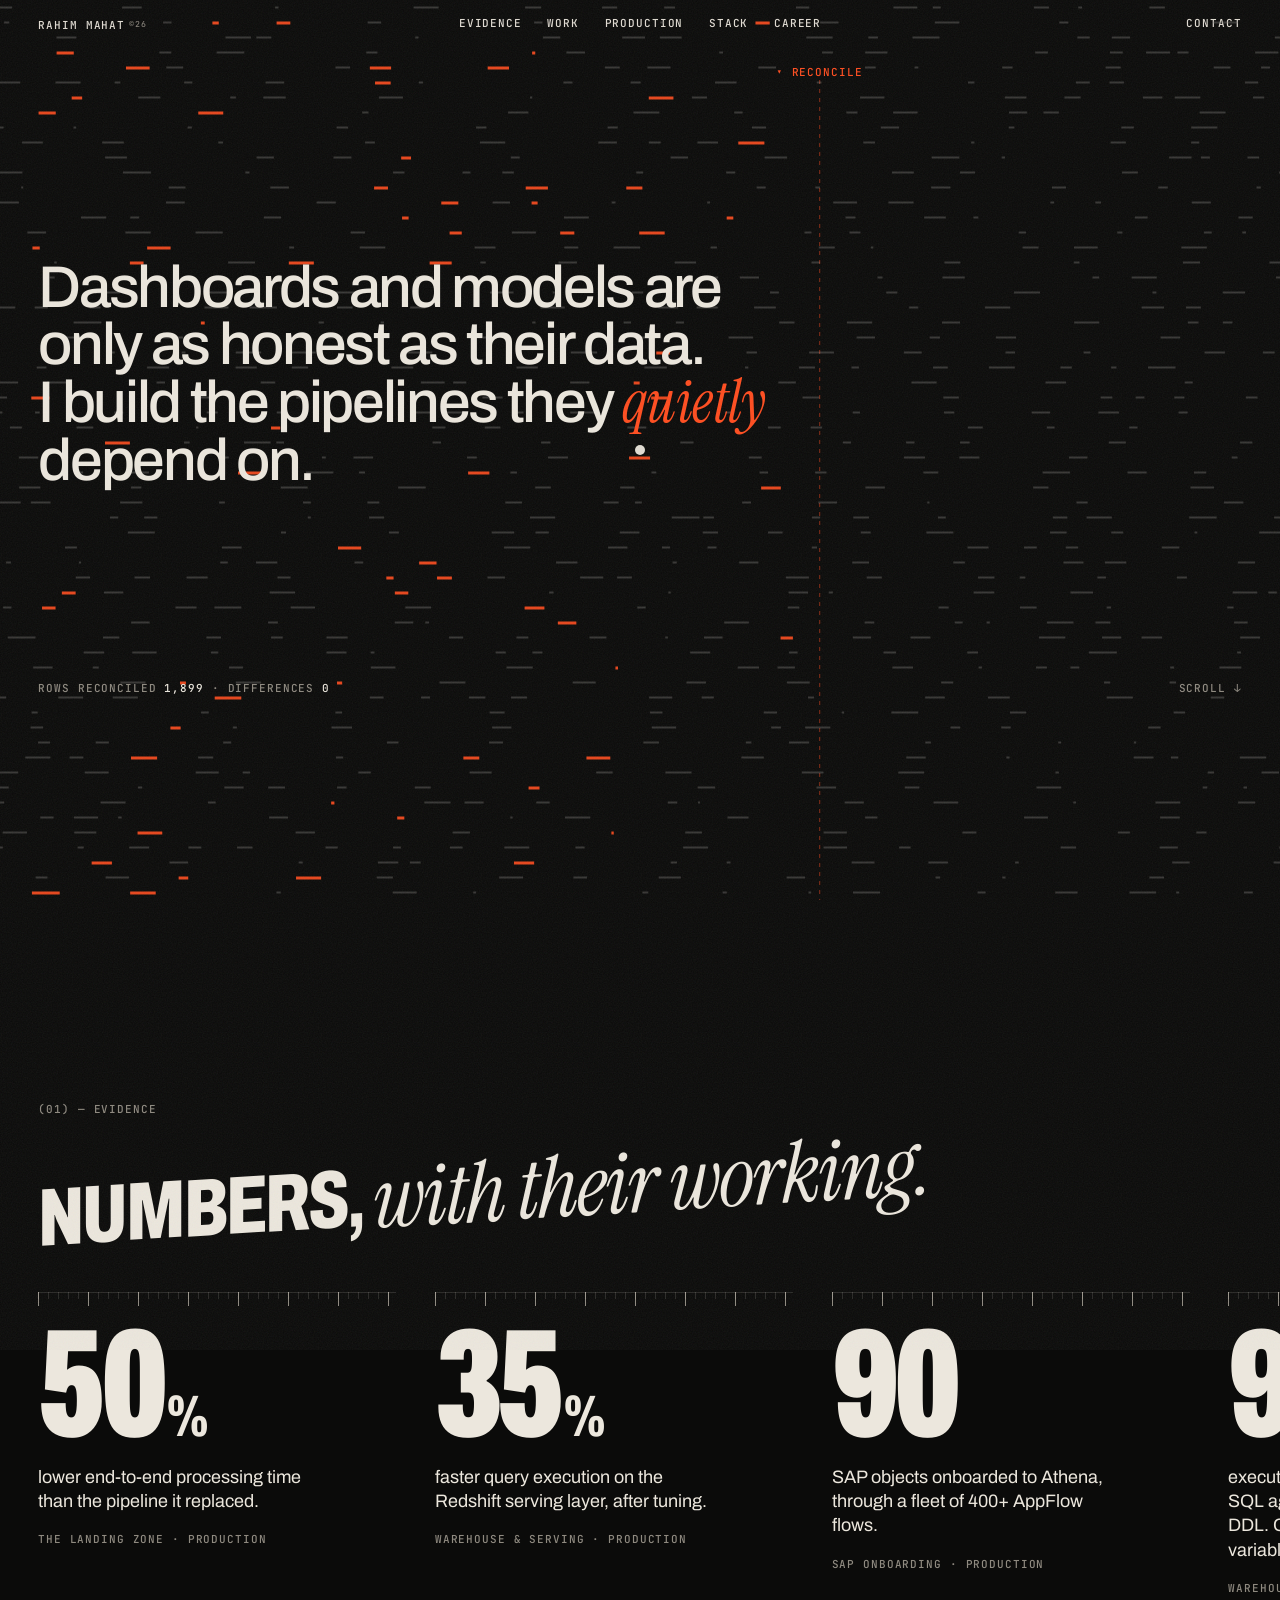
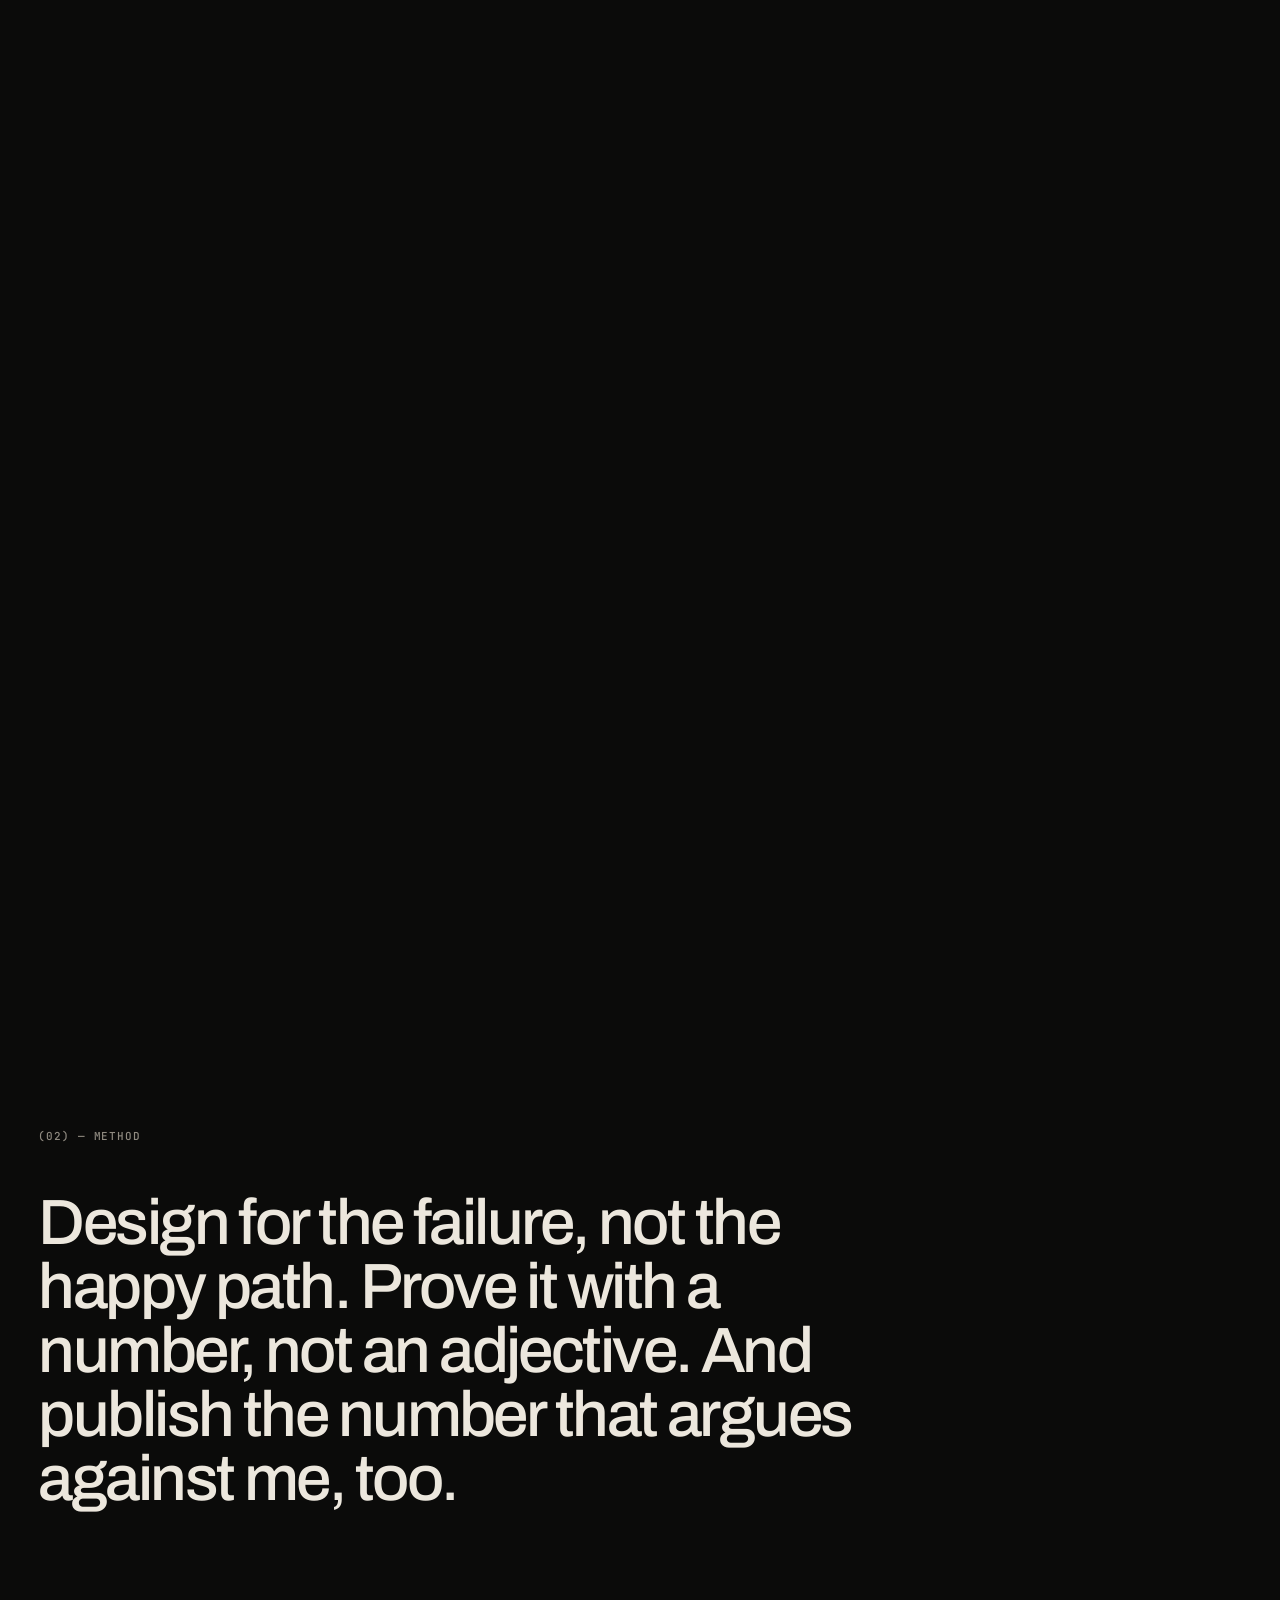
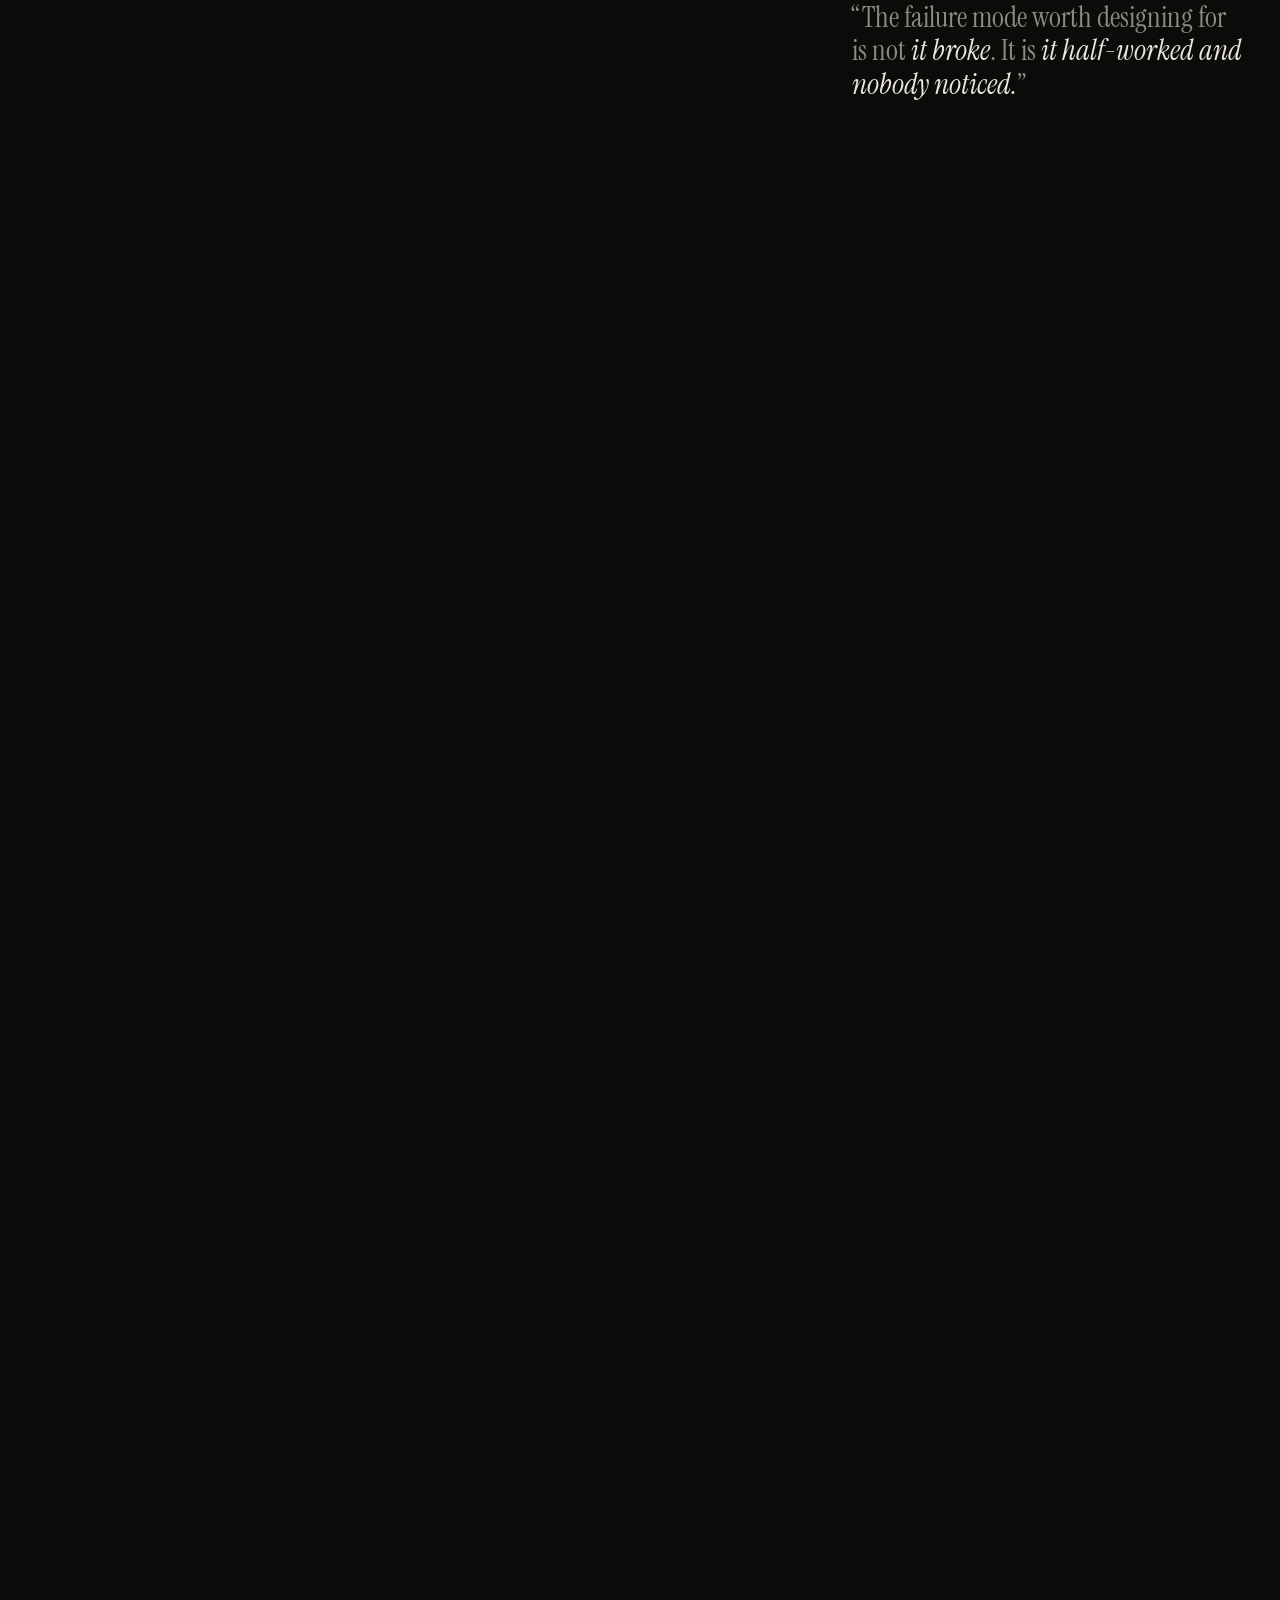
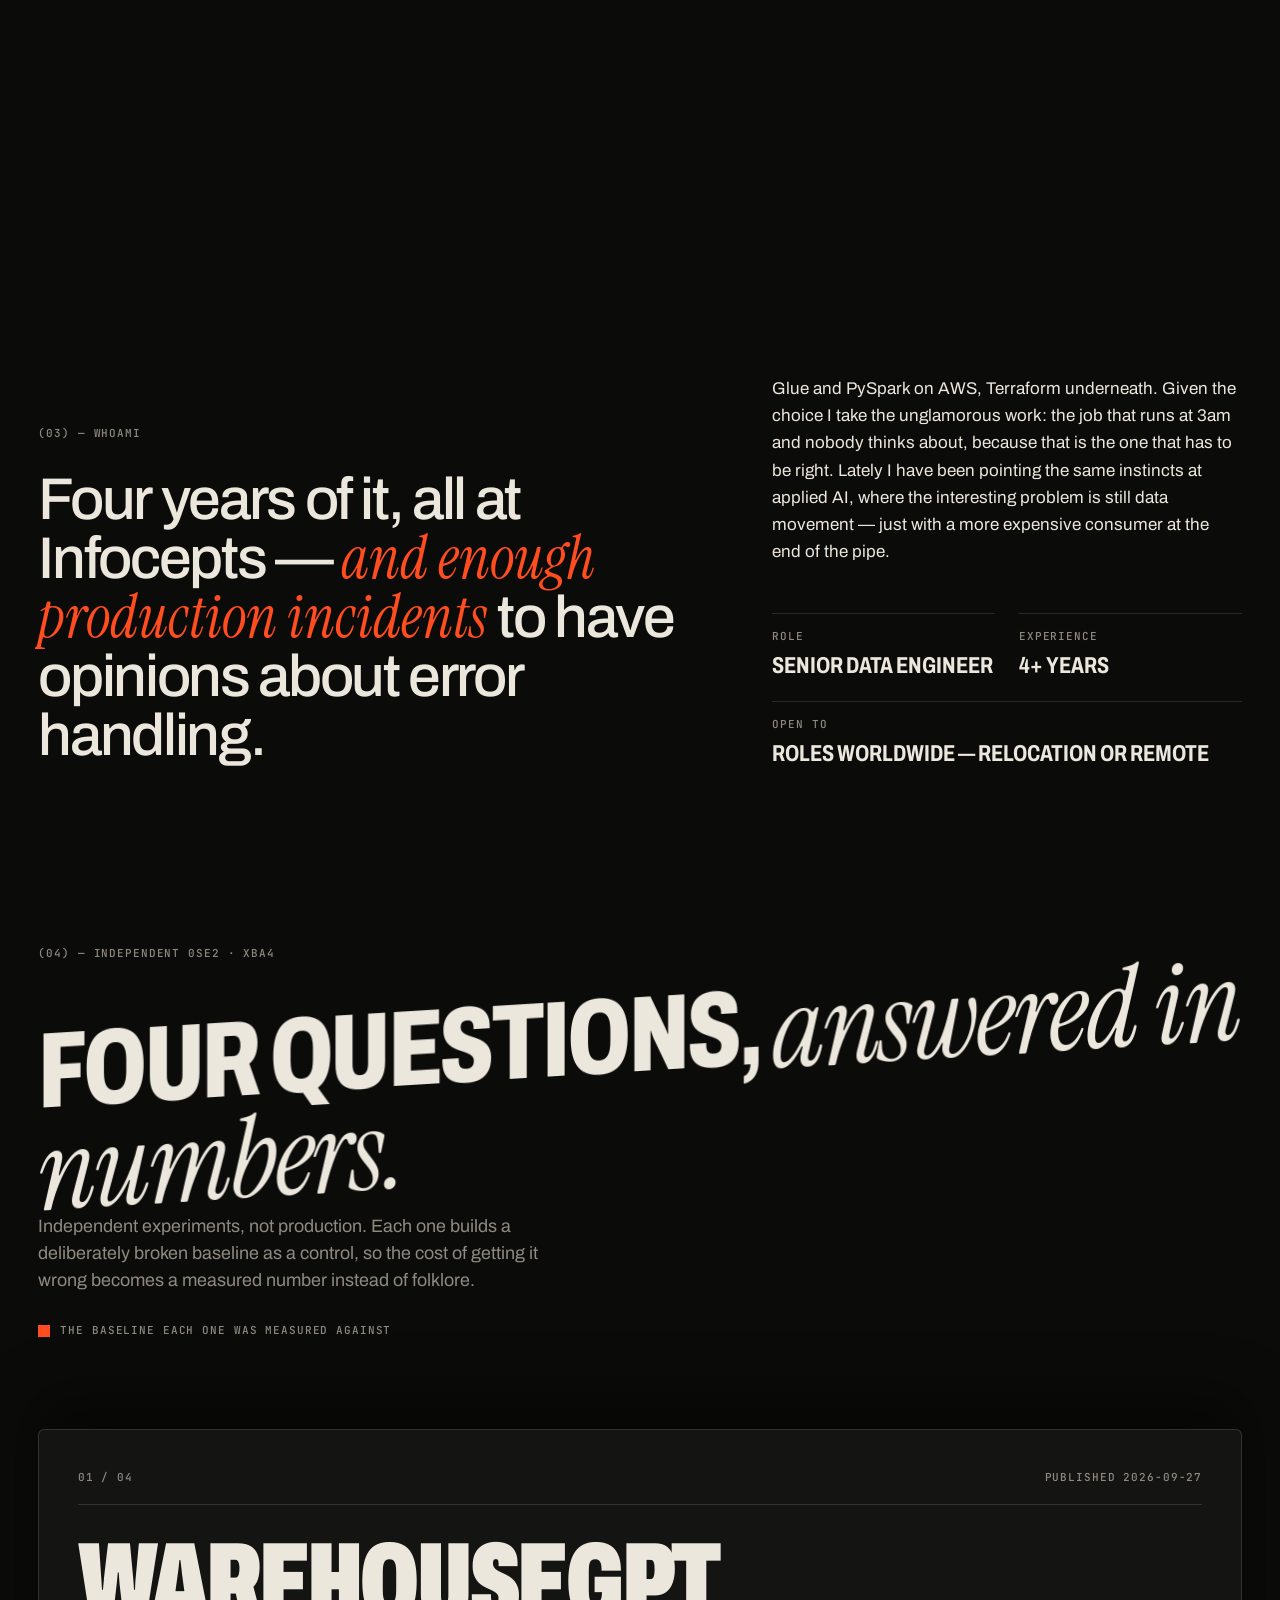
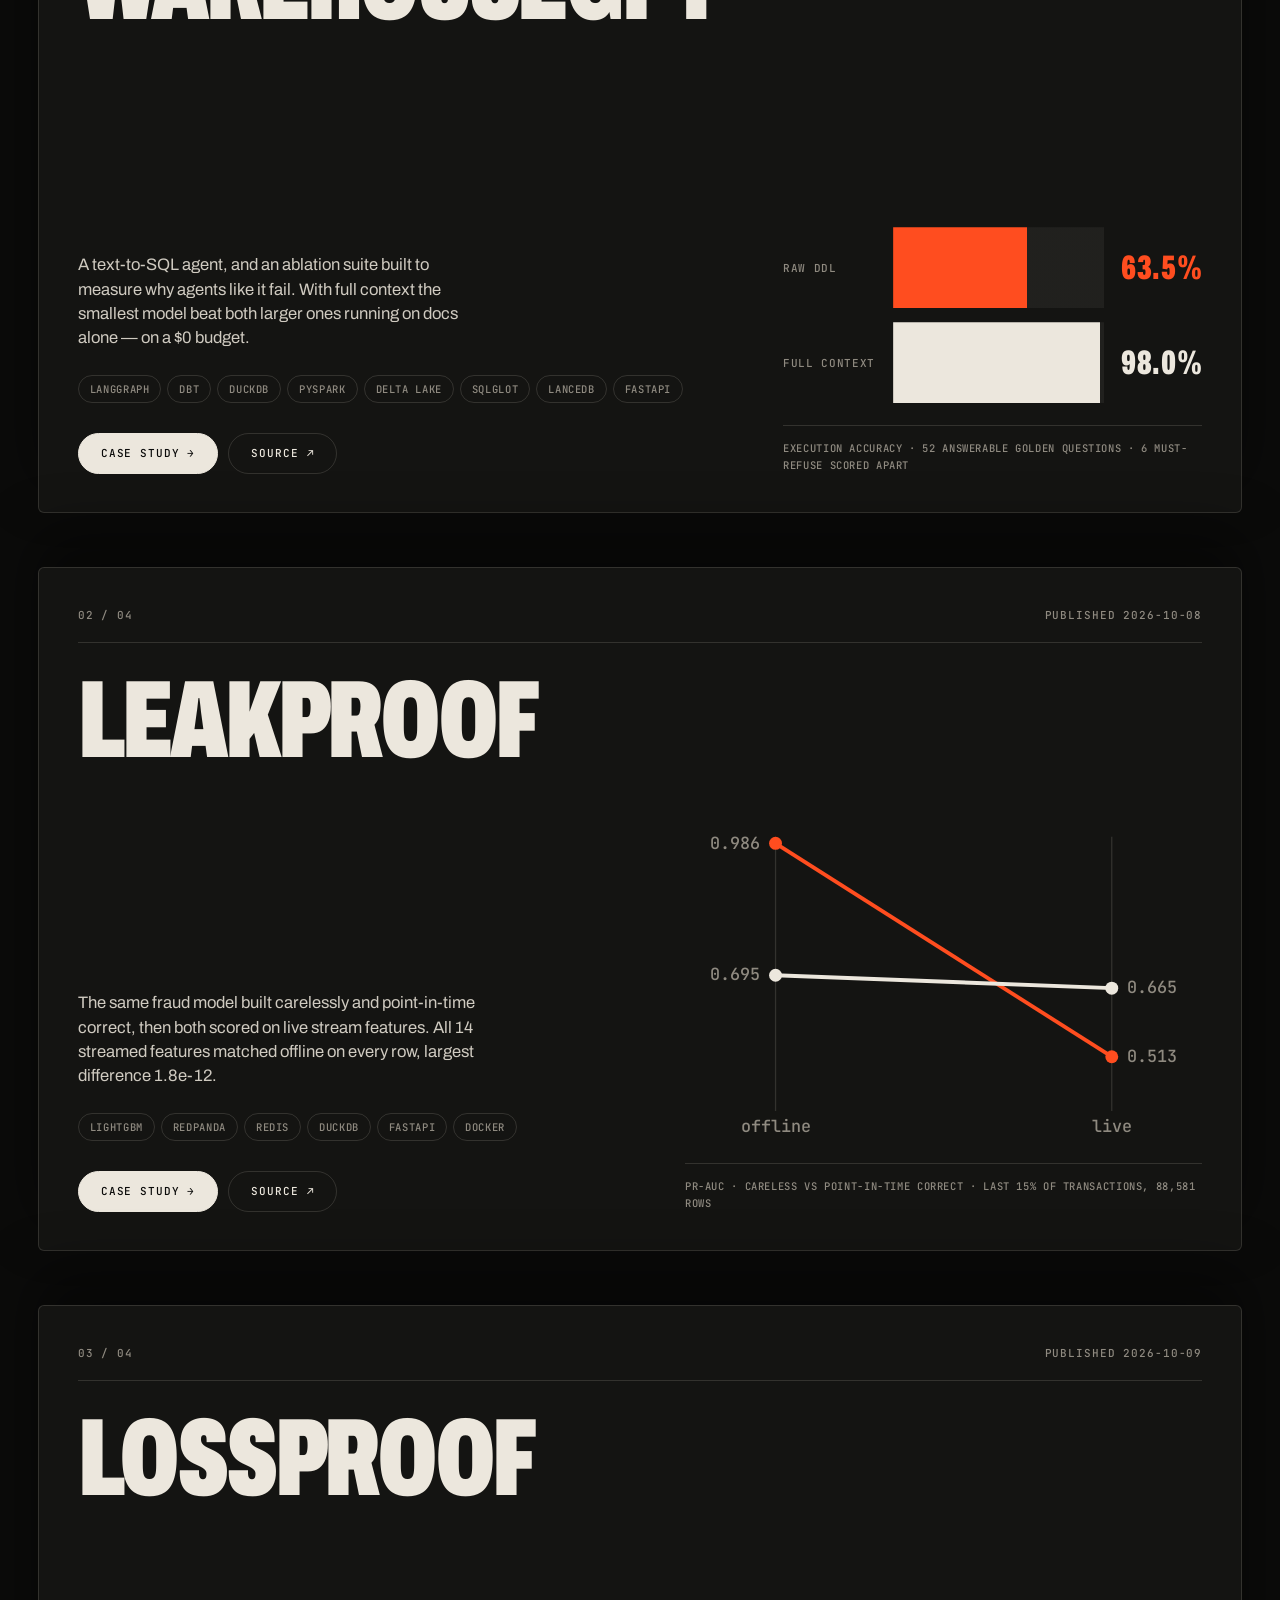
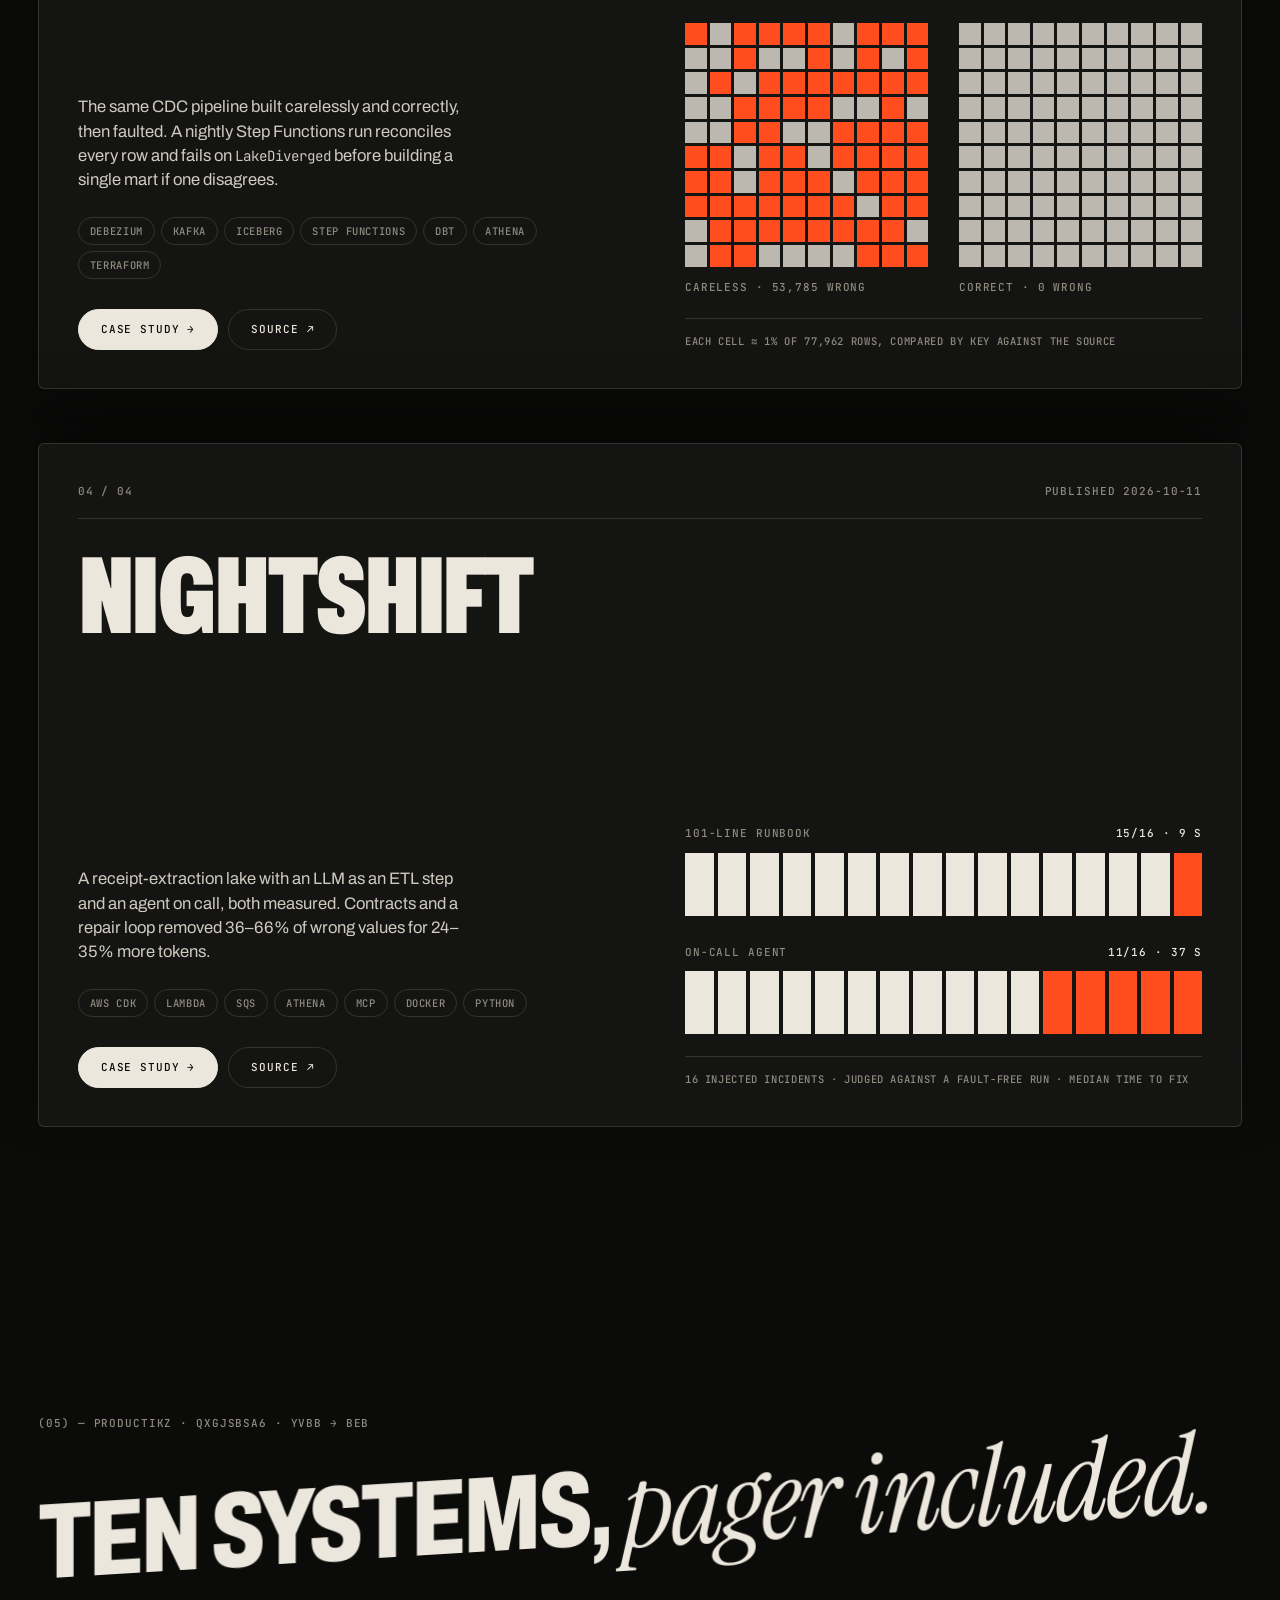
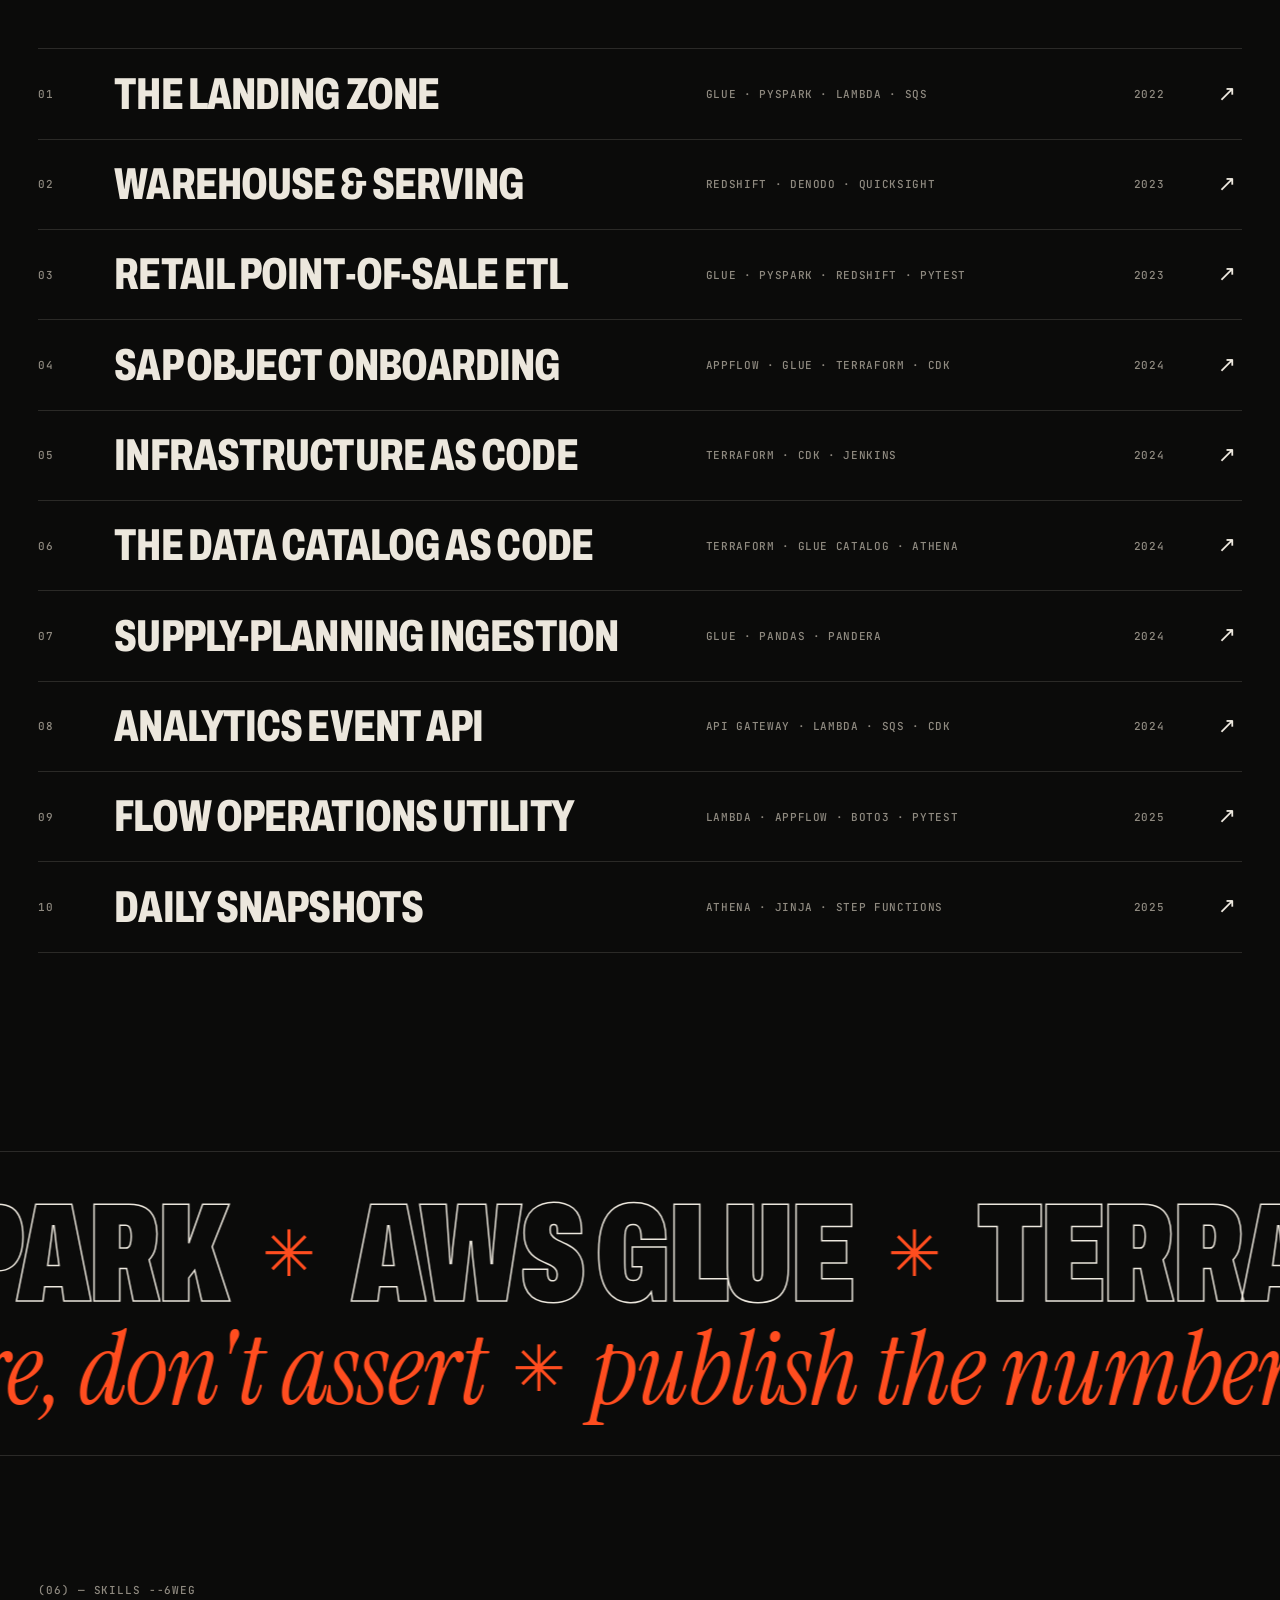
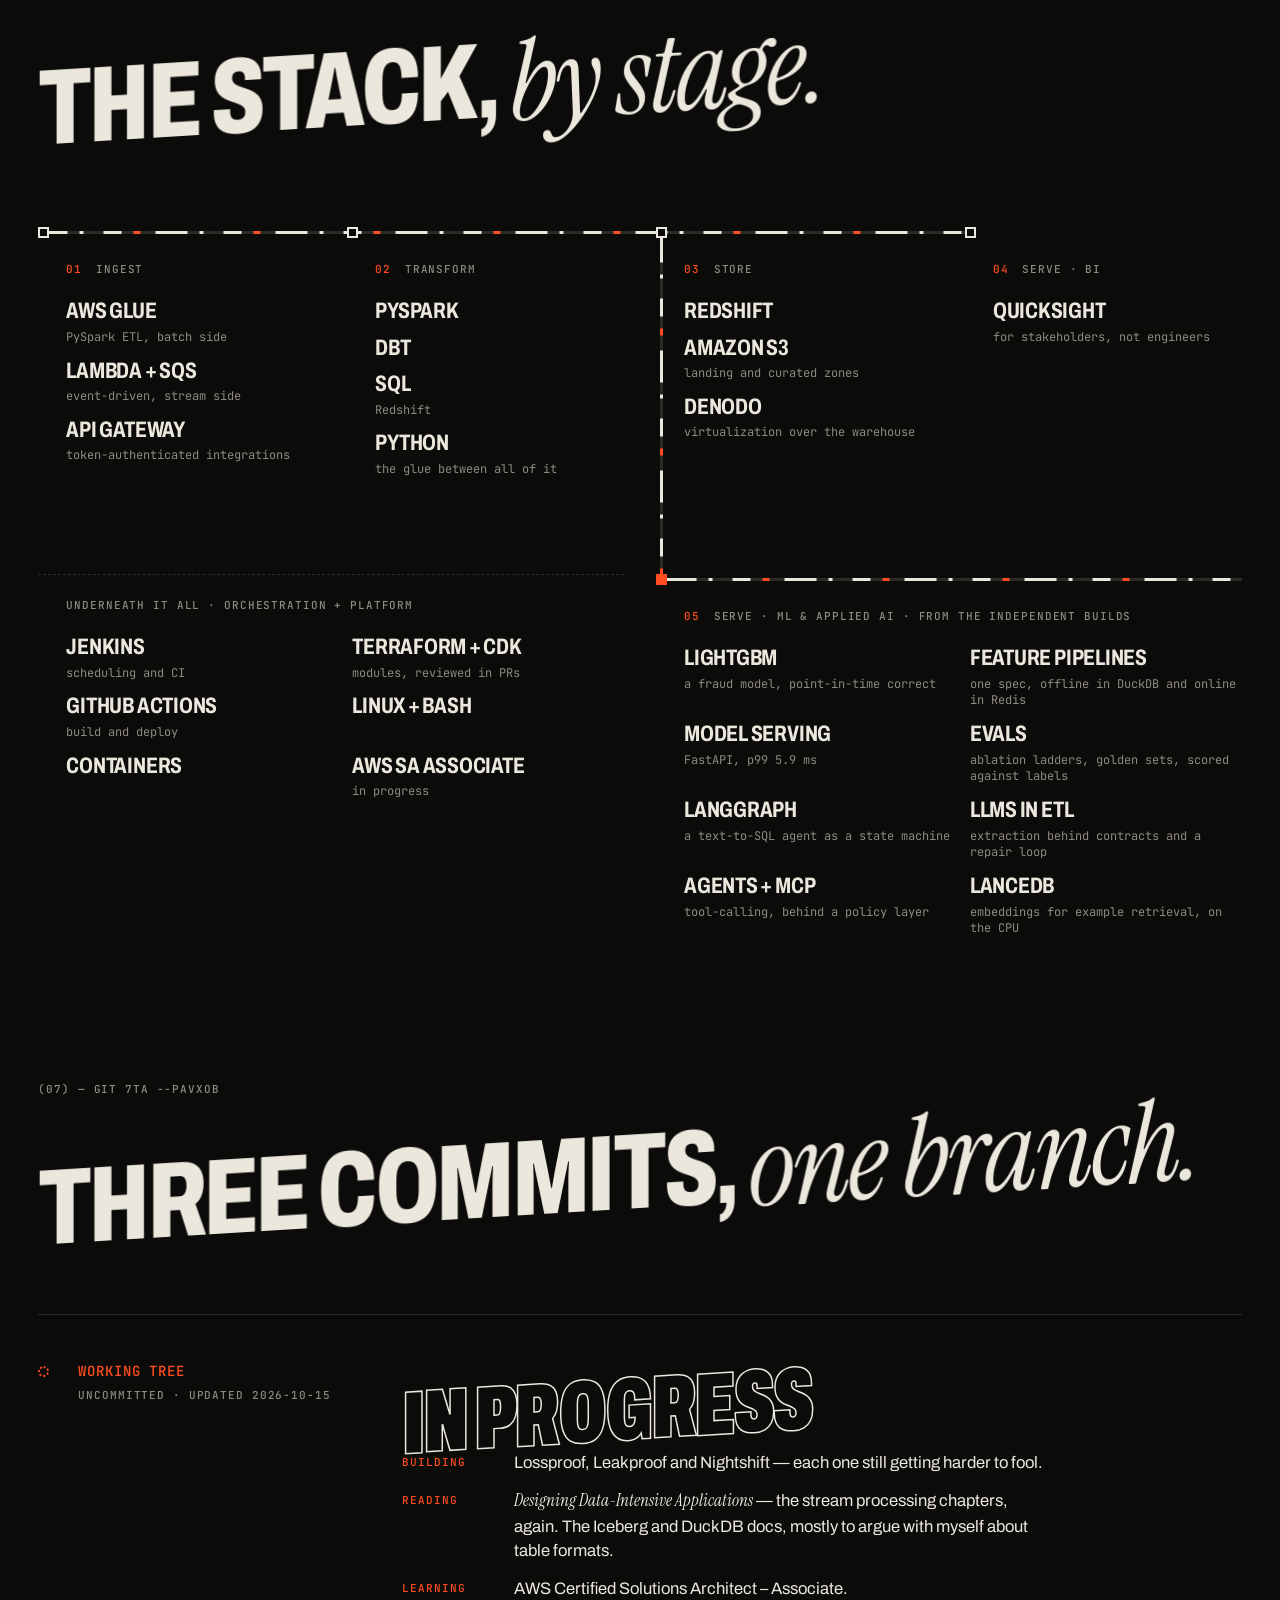
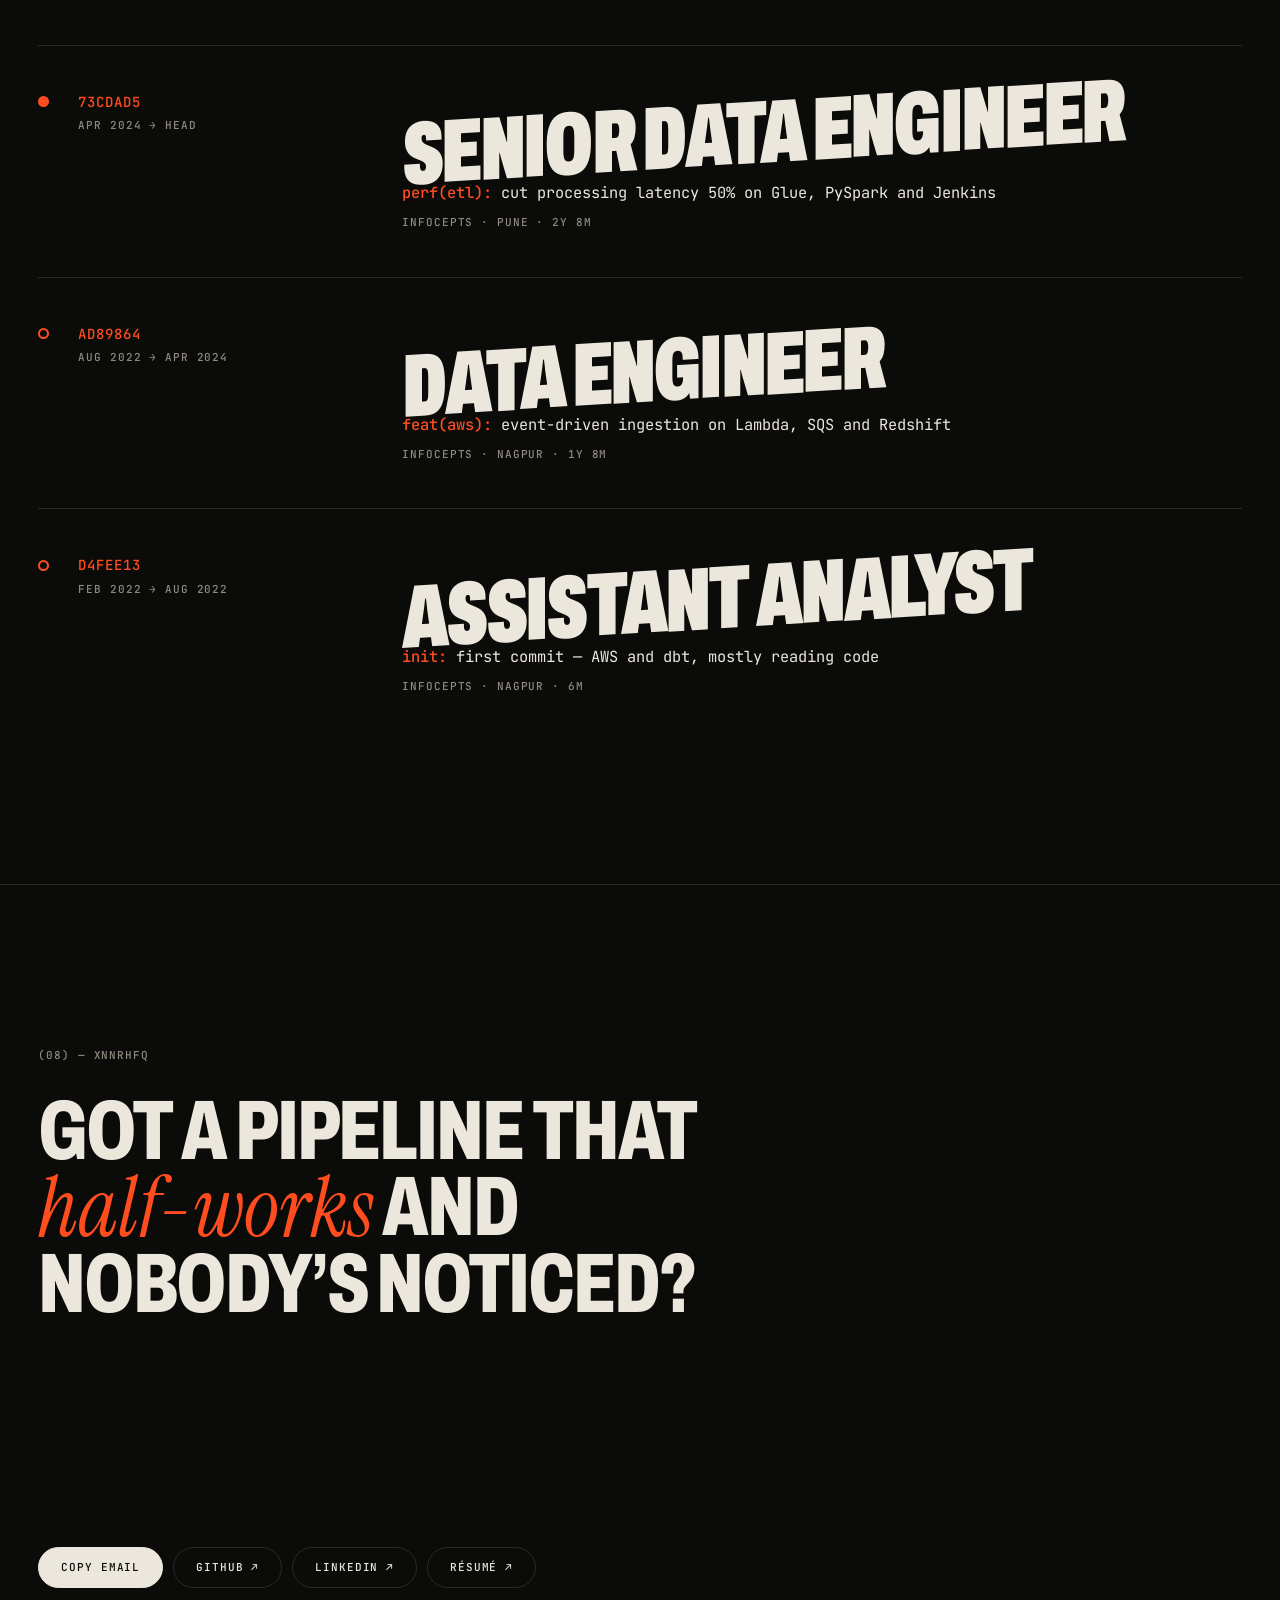
==== commit b43742cc: "fix: frame the broken baselines as experiment controls, not a method The method section read as "bui" ====
--- a/index.html
+++ b/index.html
@@ -4,10 +4,10 @@
 <meta charset="utf-8">
 <meta name="viewport" content="width=device-width, initial-scale=1">
 <title>Rahim Mahat — Senior Data Engineer</title>
-<meta name="description" content="Senior Data Engineer, open to roles worldwide. Production data platforms on AWS, and independent builds that measure what a careless pipeline costs.">
+<meta name="description" content="Senior Data Engineer, open to roles worldwide. Production data platforms on AWS, and independent experiments that put a number on what bad data costs.">
 <meta name="theme-color" content="#0b0b0a">
 <meta property="og:title" content="Rahim Mahat — Senior Data Engineer">
-<meta property="og:description" content="Production data platforms on AWS, and independent builds that measure what a careless pipeline costs.">
+<meta property="og:description" content="Production data platforms on AWS, and independent experiments that put a number on what bad data costs.">
 <meta property="og:type" content="website">
 <link rel="icon" href="data:image/svg+xml,%3Csvg xmlns='http://www.w3.org/2000/svg' viewBox='0 0 32 32'%3E%3Crect width='32' height='32' fill='%230b0b0a'/%3E%3Crect x='6' y='14' width='20' height='4' fill='%23ff4d1f'/%3E%3C/svg%3E">
 <link rel="preconnect" href="https://fonts.googleapis.com">
@@ -122,7 +122,7 @@
 <section class="method" aria-labelledby="method-h">
   <div class="method__pin">
     <p class="label" id="method-h">(02) — Method</p>
-    <p class="method__text" data-scrub="pin">Build the careless version on purpose. Measure exactly what it costs. Only then build the one that is correct — and ship the number that argues against it too.</p>
+    <p class="method__text" data-scrub="pin">Design for the failure, not the happy path. Prove it with a number, not an adjective. And publish the number that argues against me, too.</p>
     <p class="method__note">“The failure mode worth designing for is not <i>it broke</i>. It is <i>it half-worked and nobody noticed.</i>”</p>
   </div>
 </section>
@@ -145,8 +145,9 @@
 <section class="work" id="work" aria-labelledby="work-h">
   <div class="sec-head">
     <p class="label">(04) — Independent work · 2026</p>
-    <h2 class="h2" id="work-h" data-split>Four projects, <em>one method.</em></h2>
-    <p class="label legend"><i></i> marks what the careless version cost</p>
+    <h2 class="h2" id="work-h" data-split>Four questions, <em>answered in numbers.</em></h2>
+    <p class="work__intro" data-reveal>Independent experiments, not production. Each one builds a deliberately broken baseline as a control, so the cost of getting it wrong becomes a measured number instead of folklore.</p>
+    <p class="label legend"><i></i> the baseline each one was measured against</p>
   </div>
 
   <div class="cards">
@@ -279,7 +280,7 @@
       <span>PySpark</span><i>✳</i><span>AWS Glue</span><i>✳</i><span>Terraform</span><i>✳</i><span>Redshift</span><i>✳</i><span>Kafka</span><i>✳</i><span>Iceberg</span><i>✳</i><span>dbt</span><i>✳</i><span>Lambda</span><i>✳</i><span>DuckDB</span><i>✳</i><span>LangGraph</span><i>✳</i><span>LightGBM</span><i>✳</i>
     </div>
     <div class="marquee__inner marquee__inner--alt">
-      <span>build it careless</span><i>→</i><span>measure the cost</span><i>→</i><span>build it right</span><i>✳</i>
+      <span>design for the failure</span><i>✳</i><span>measure, don't assert</span><i>✳</i><span>publish the number</span><i>✳</i>
     </div>
   </div>
   <div class="sec-head">
@@ -300,7 +301,7 @@
       <li>AWS SA Associate<small>in progress</small></li>
     </ul></div>
     <div class="stage stage--ml" data-reveal><h3 class="label"><b>05</b> serve · ml &amp; applied ai <span>· from the independent builds</span></h3><ul>
-      <li>LightGBM<small>a fraud model, built careless and point-in-time correct</small></li>
+      <li>LightGBM<small>a fraud model, point-in-time correct</small></li>
       <li>Feature pipelines<small>one spec, offline in DuckDB and online in Redis</small></li>
       <li>Model serving<small>FastAPI, p99 5.9 ms</small></li>
       <li>Evals<small>ablation ladders, golden sets, scored against labels</small></li>
--- a/style.css
+++ b/style.css
@@ -245,6 +245,7 @@
 
 /* ---------- work (stacked cards) ---------- */
 .work { padding: 0 var(--pad) 16vh; }
+.work__intro { max-width: 52ch; font-size: clamp(17px, 1.4vw, 21px); line-height: 1.5; color: var(--muted); }
 .legend { display: flex; align-items: center; gap: 10px; }
 .legend i { width: 12px; height: 12px; background: var(--accent); }
 .cards { display: grid; gap: 6vh; }
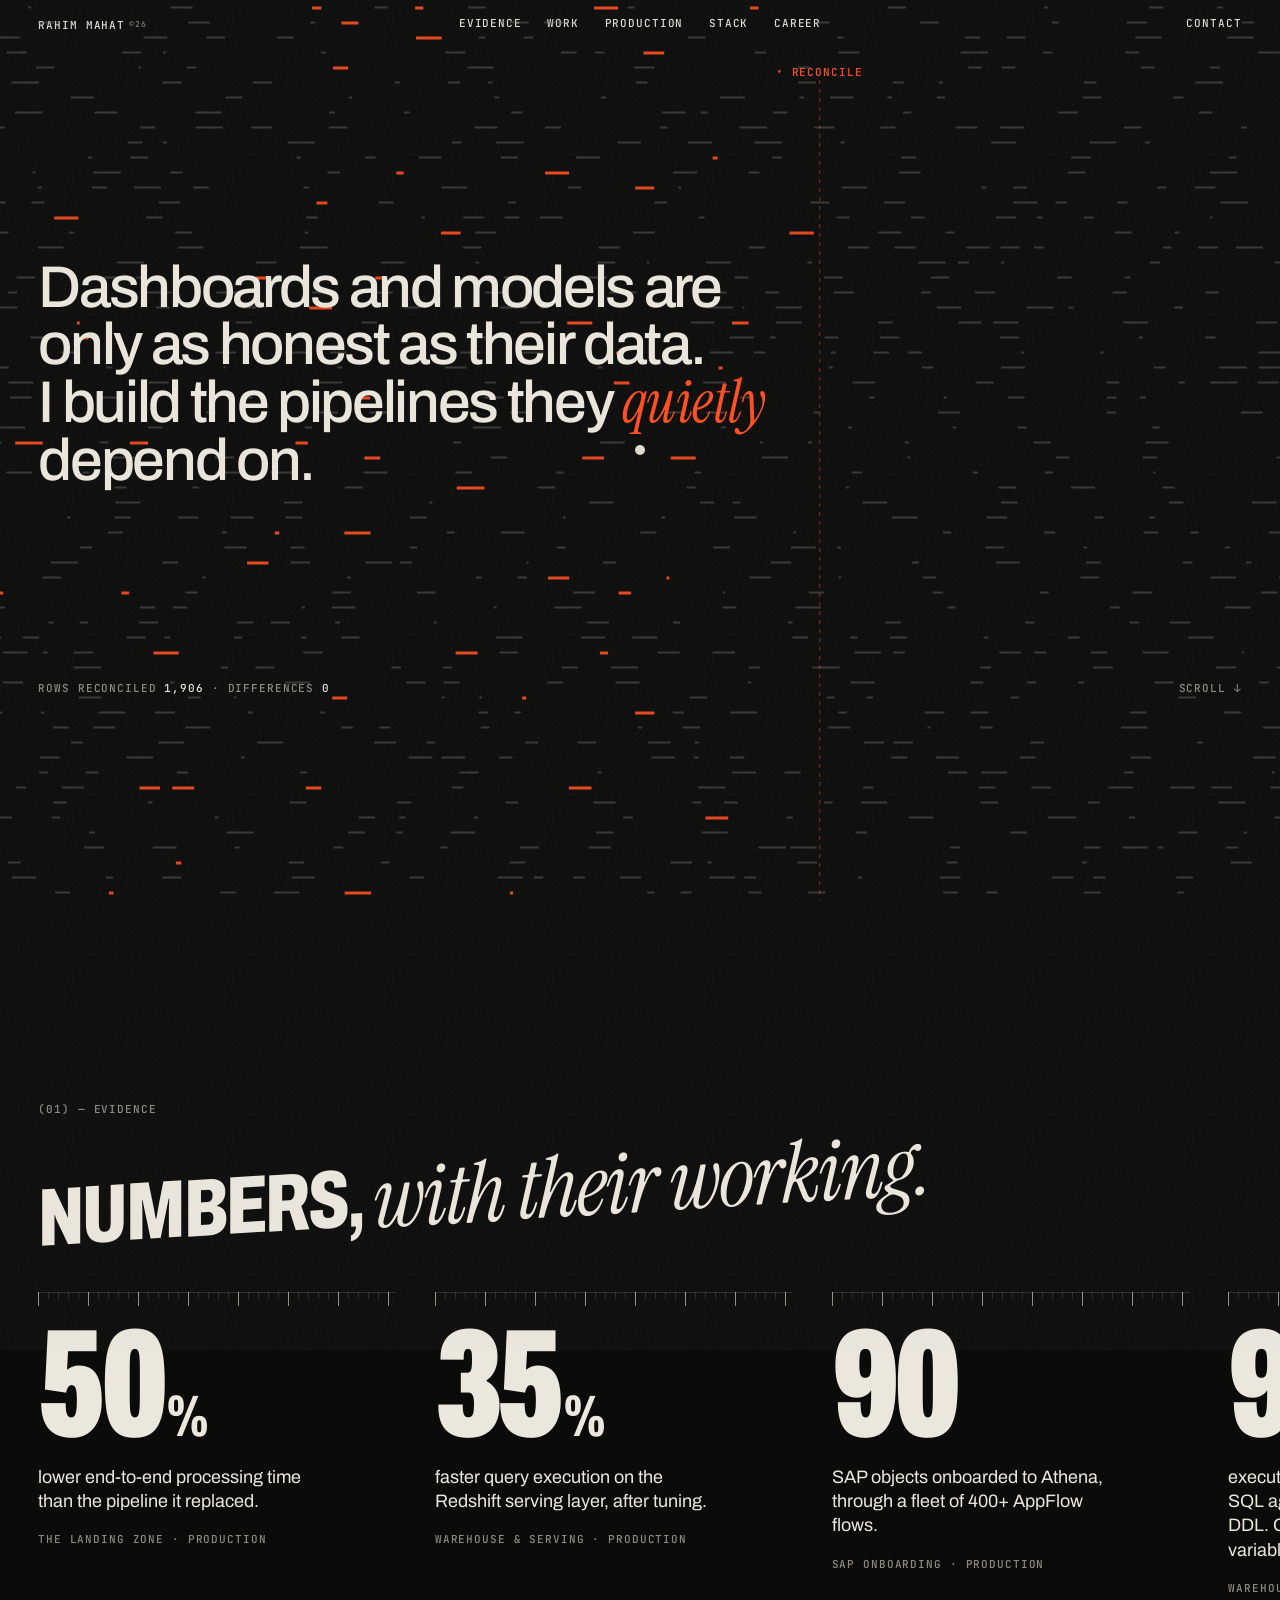
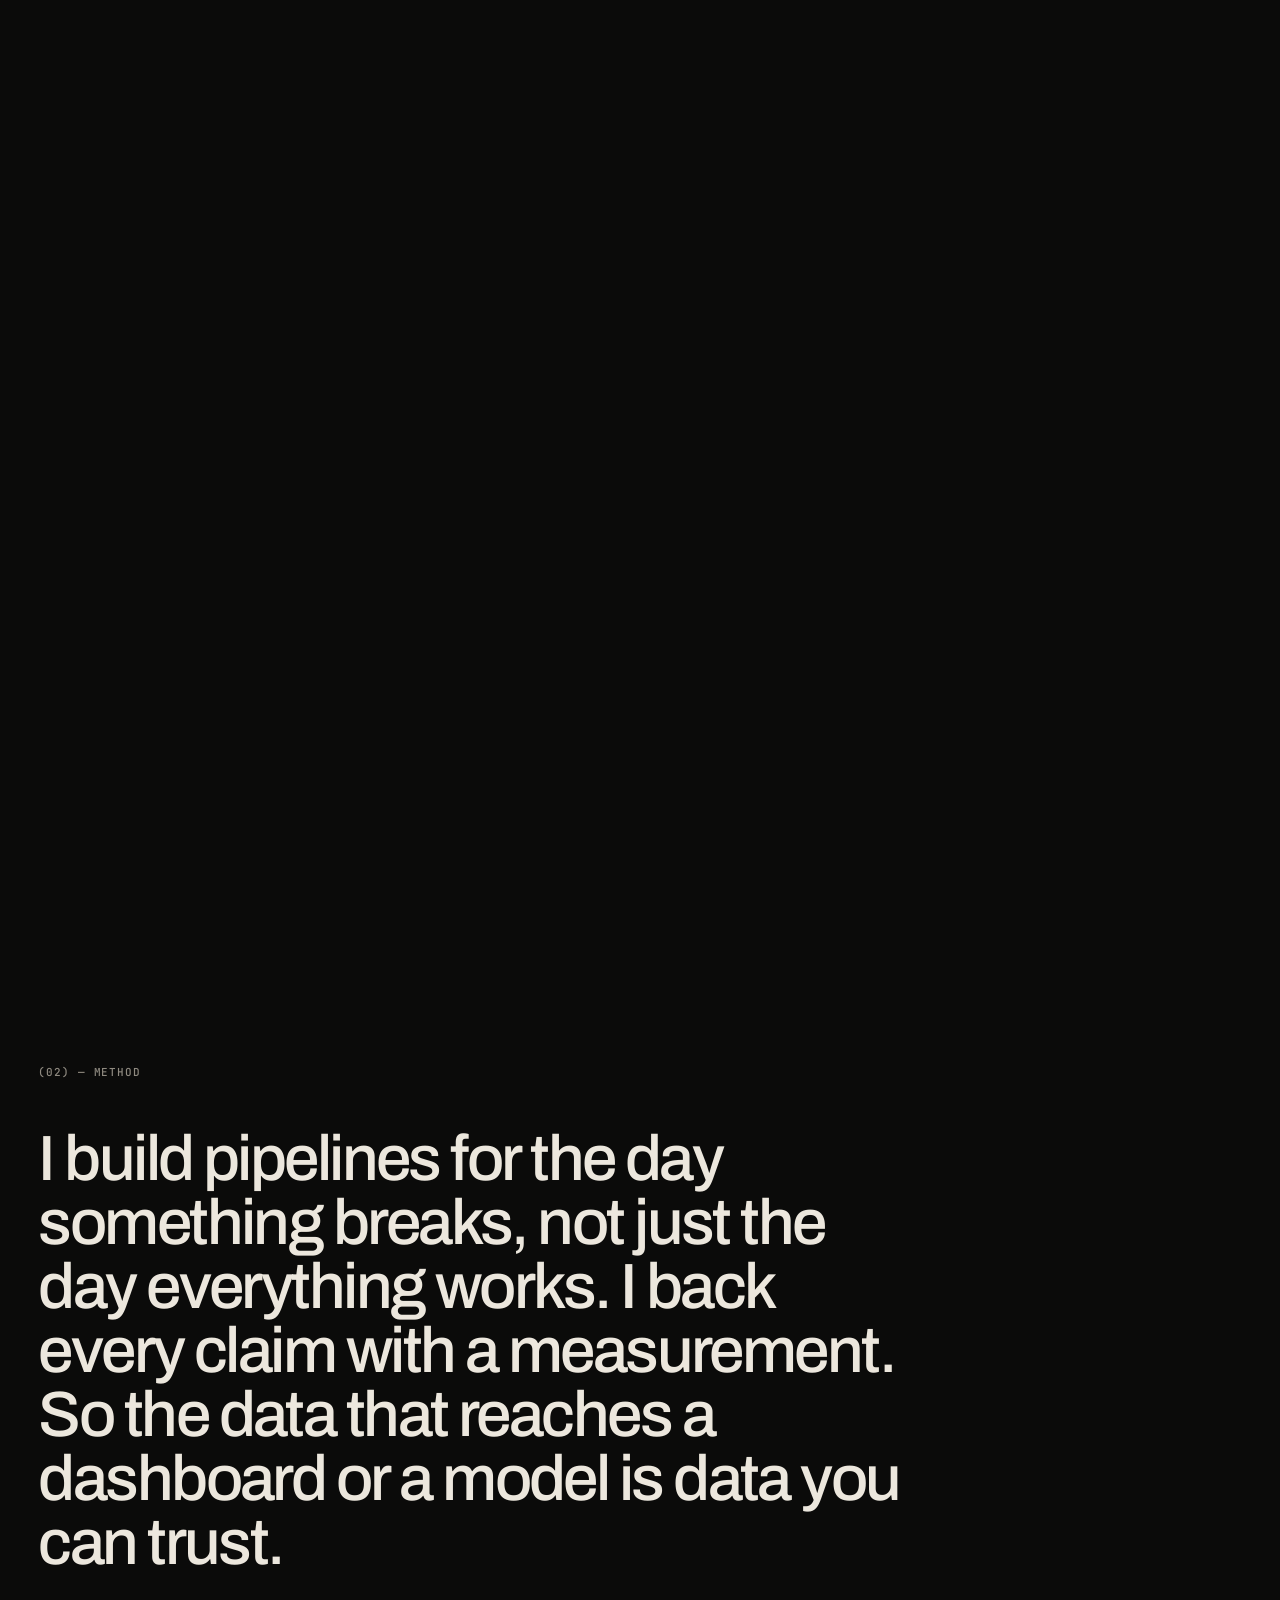
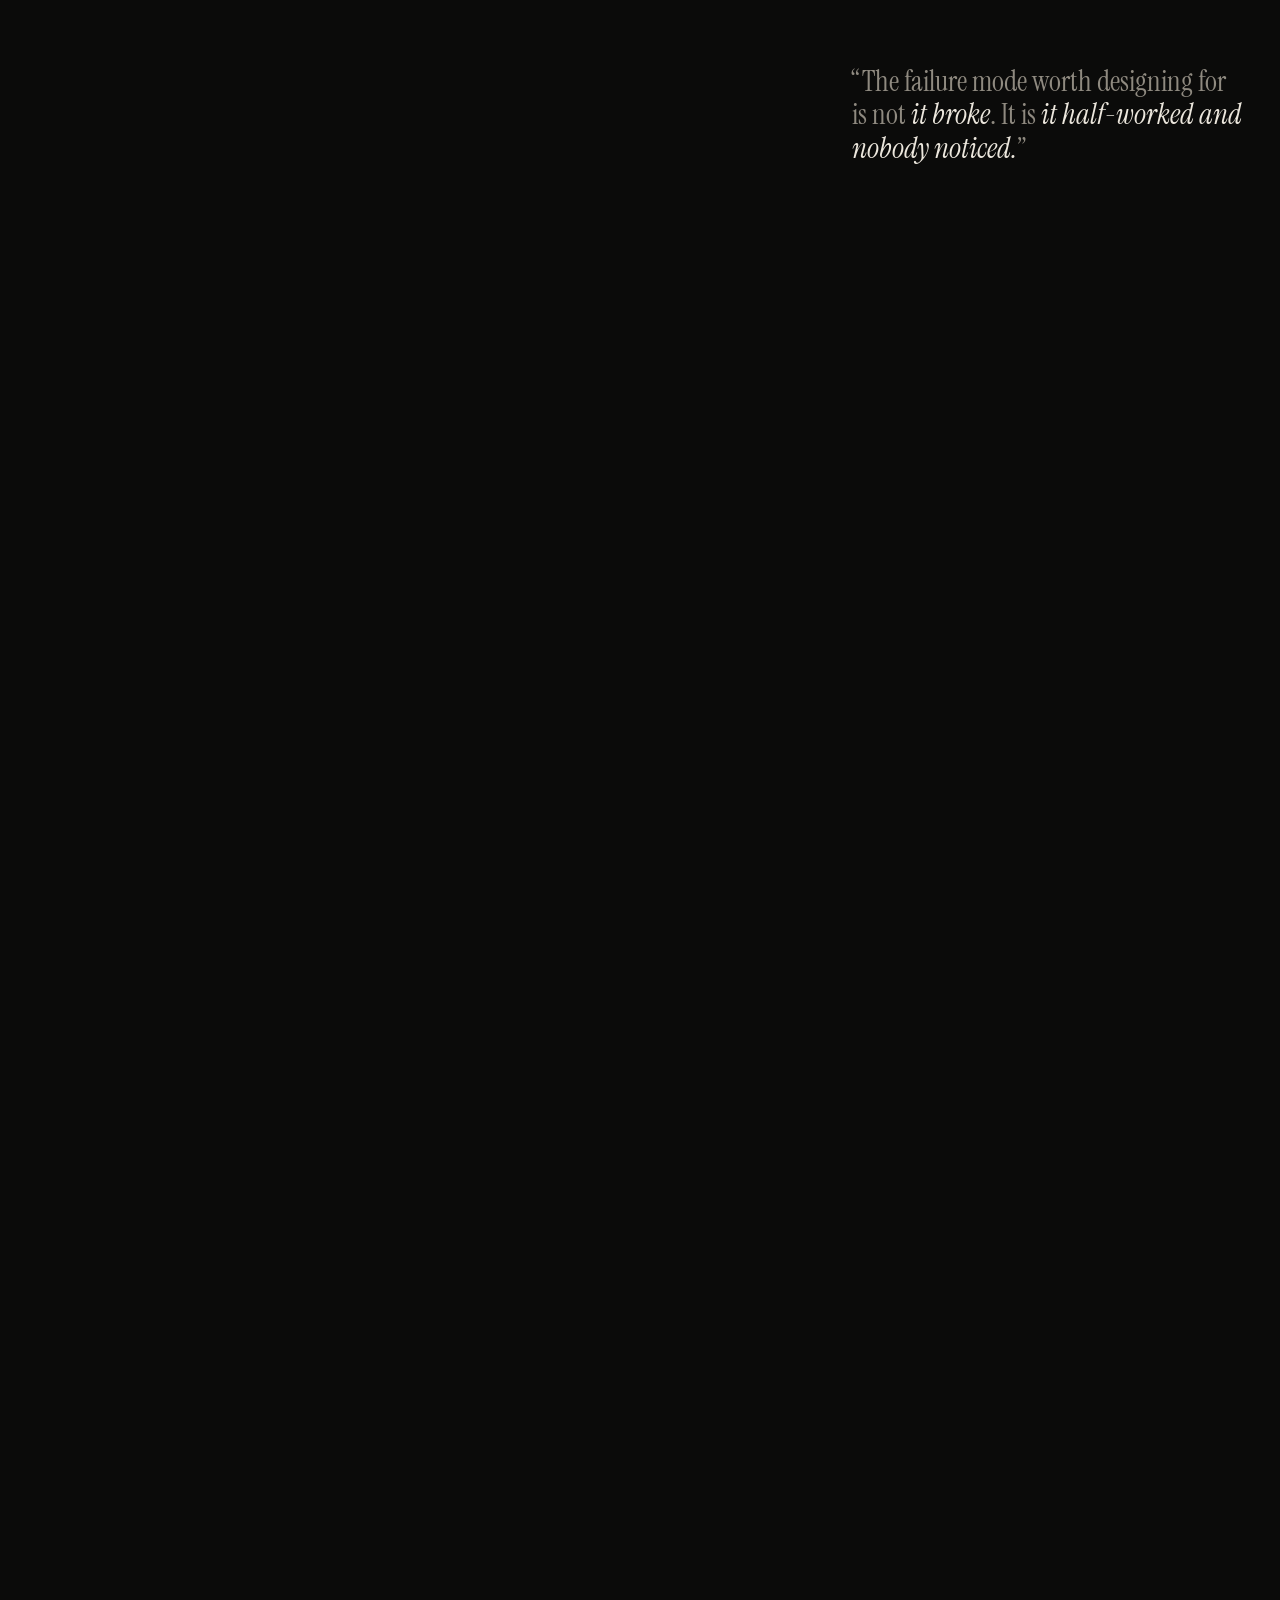
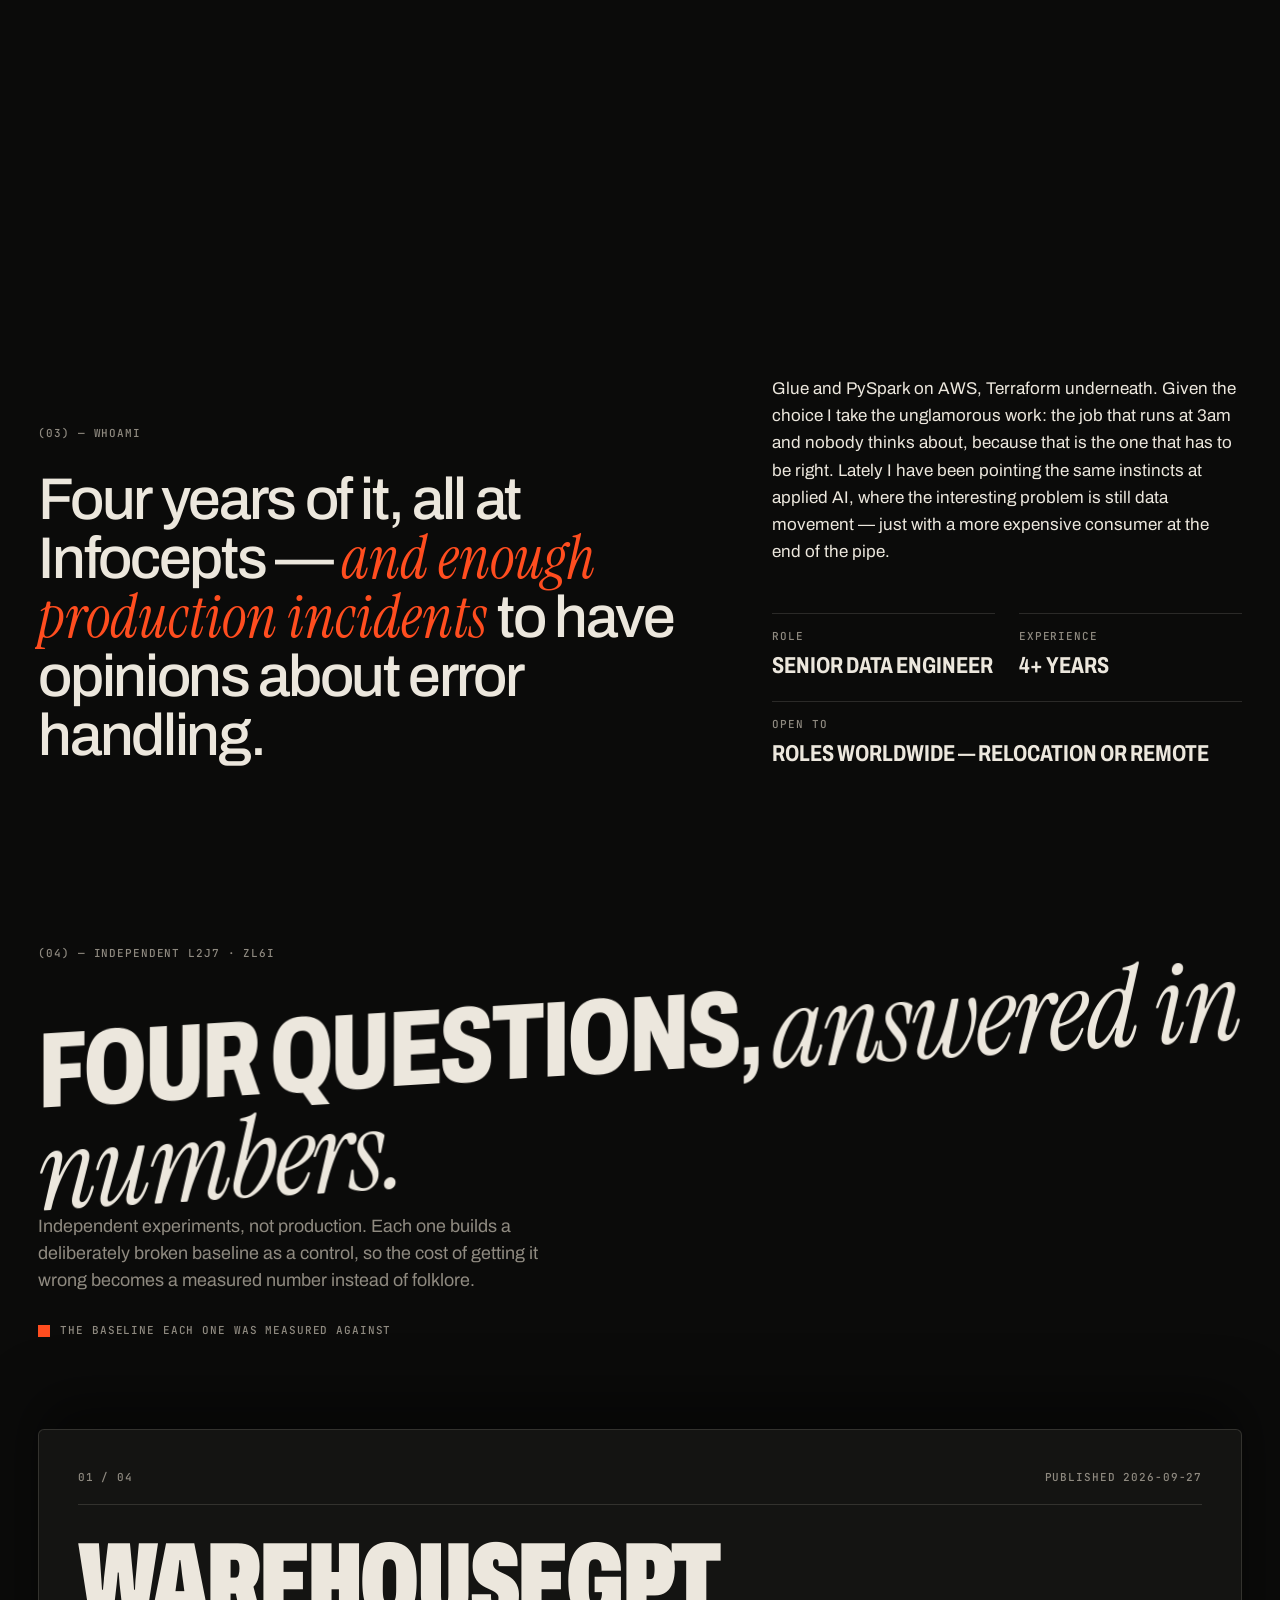
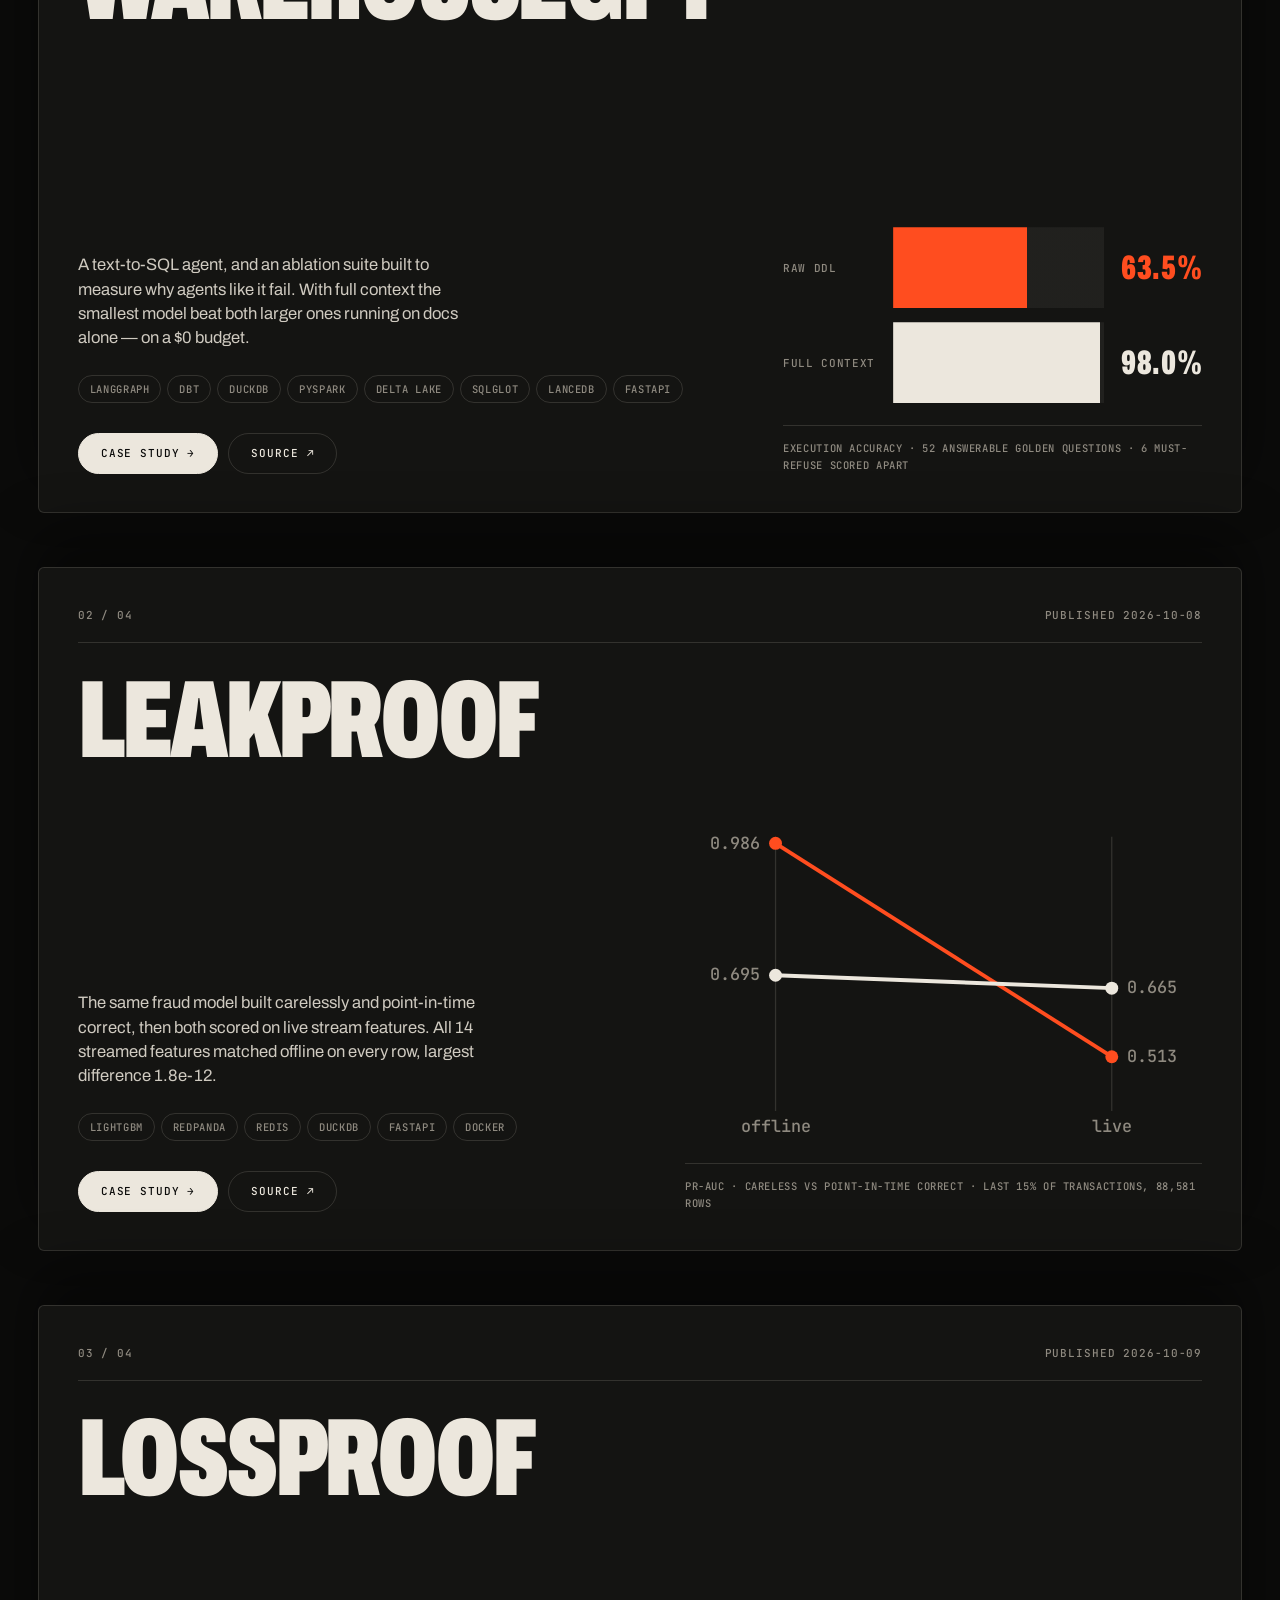
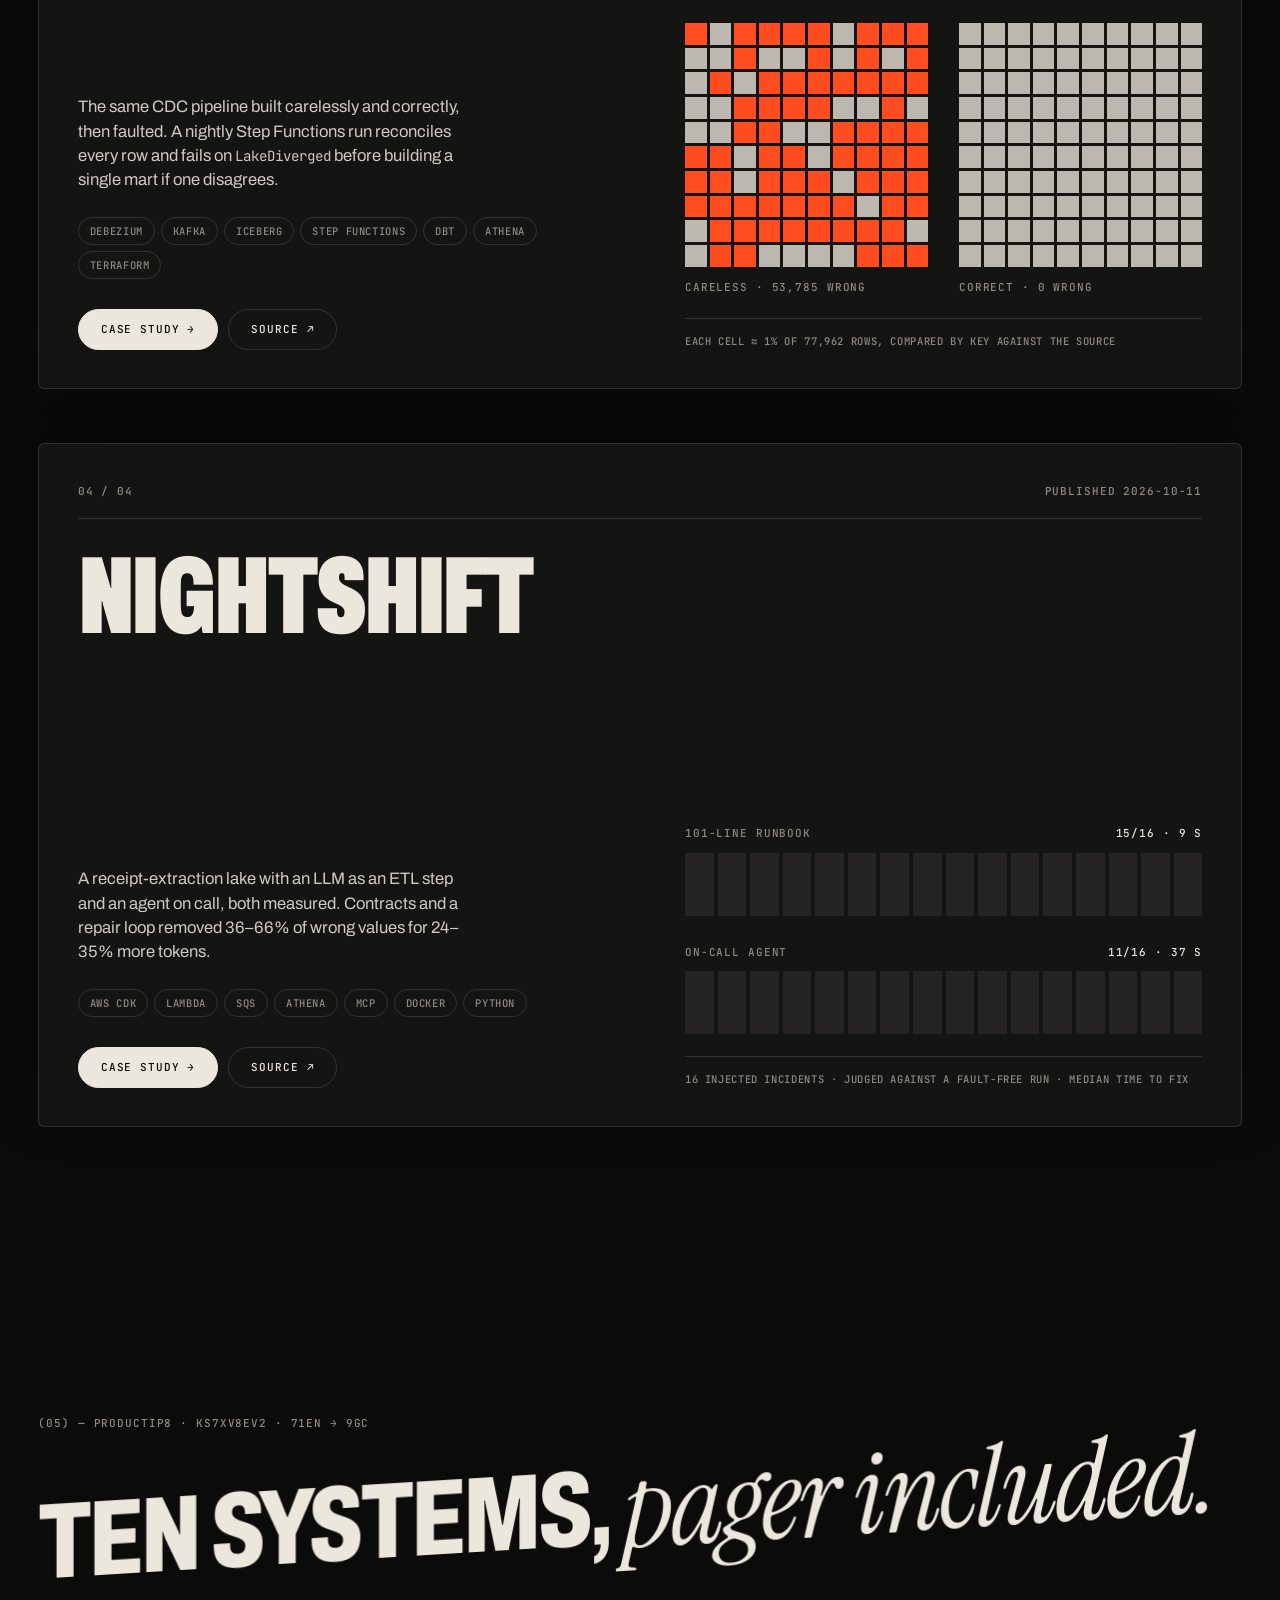
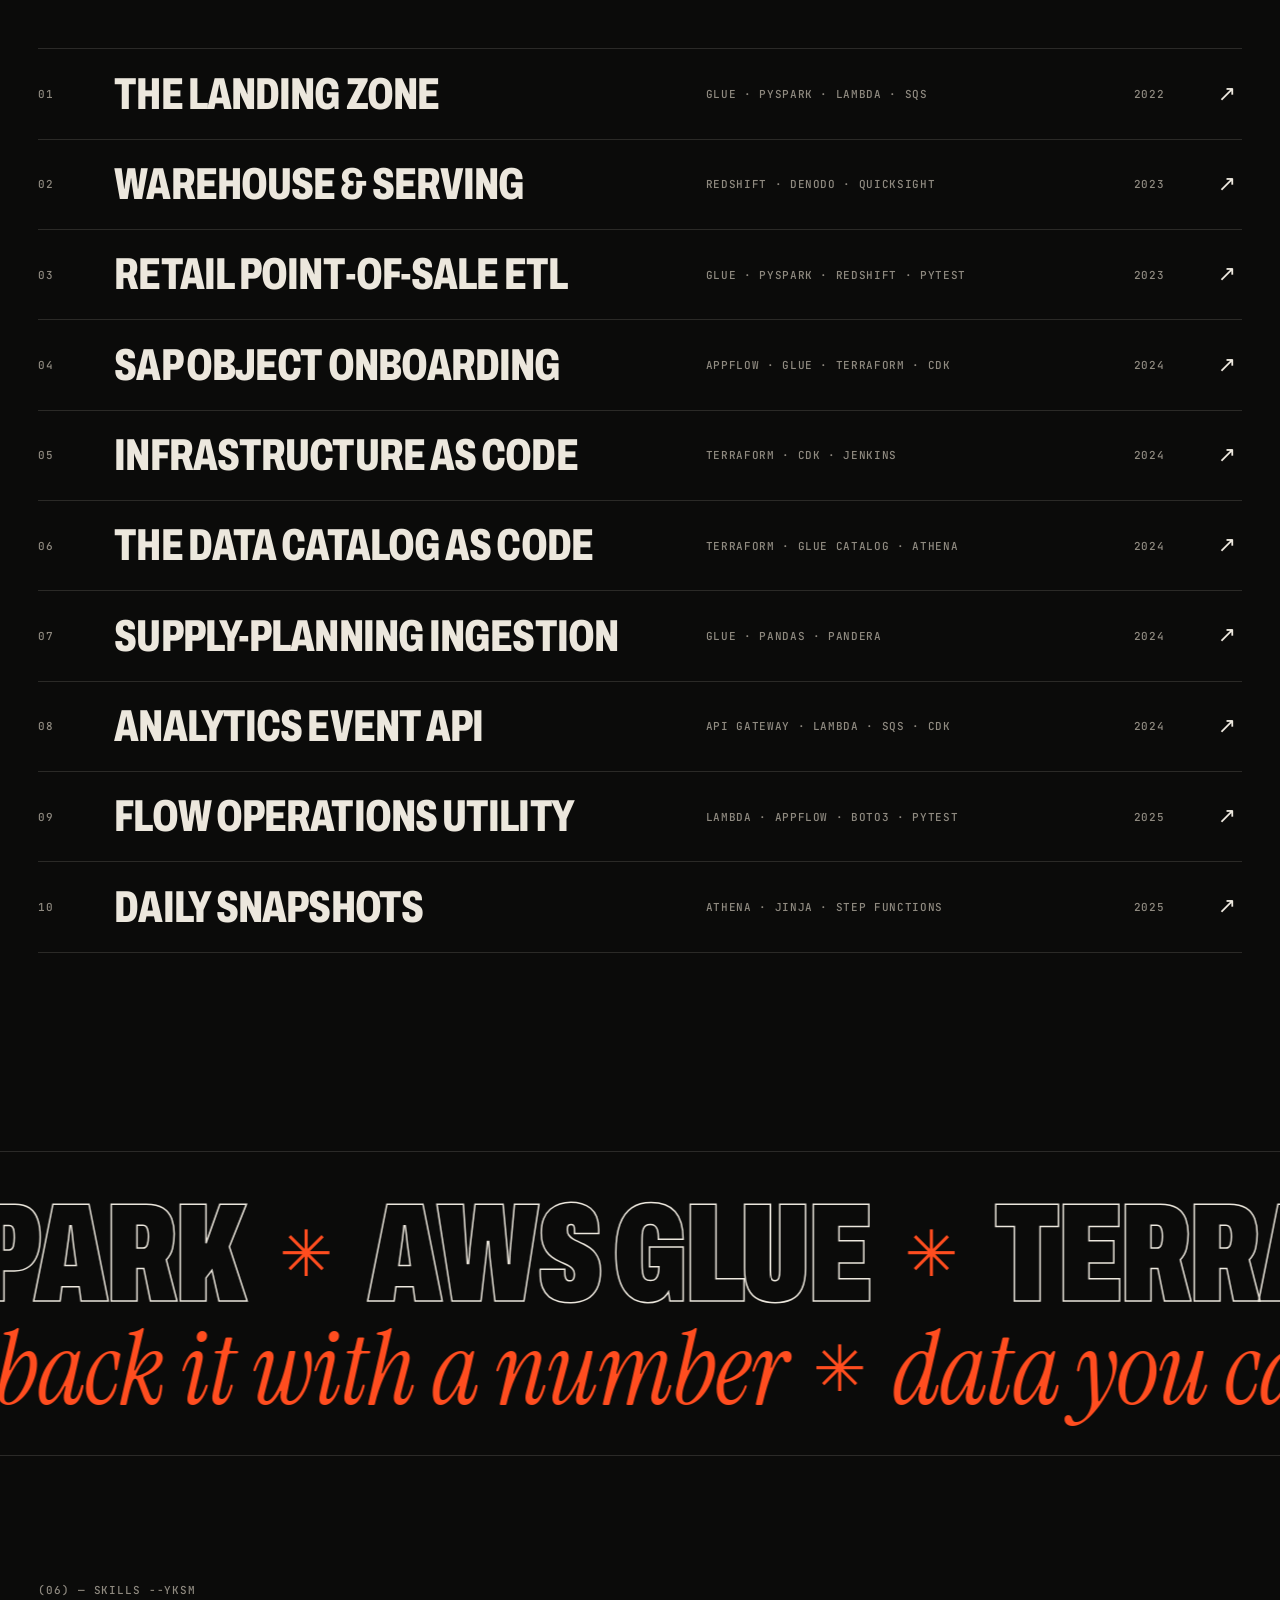
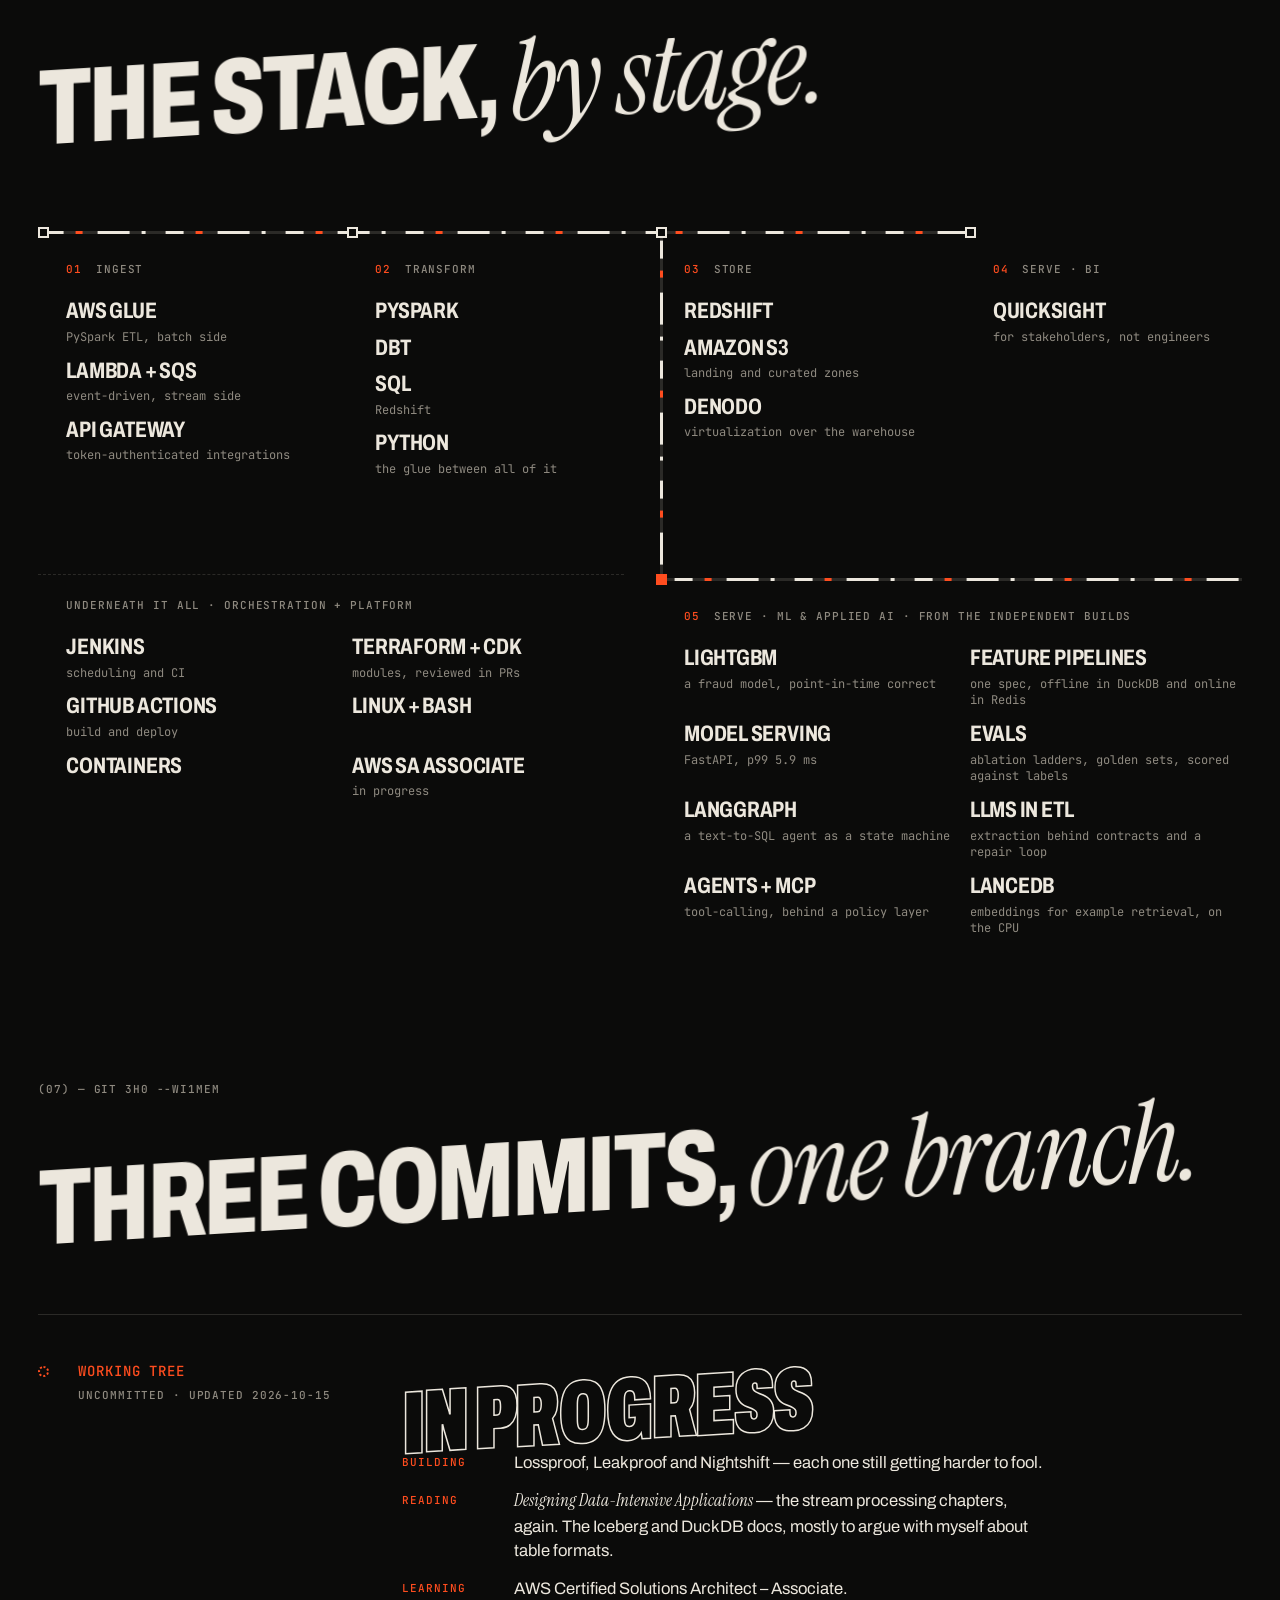
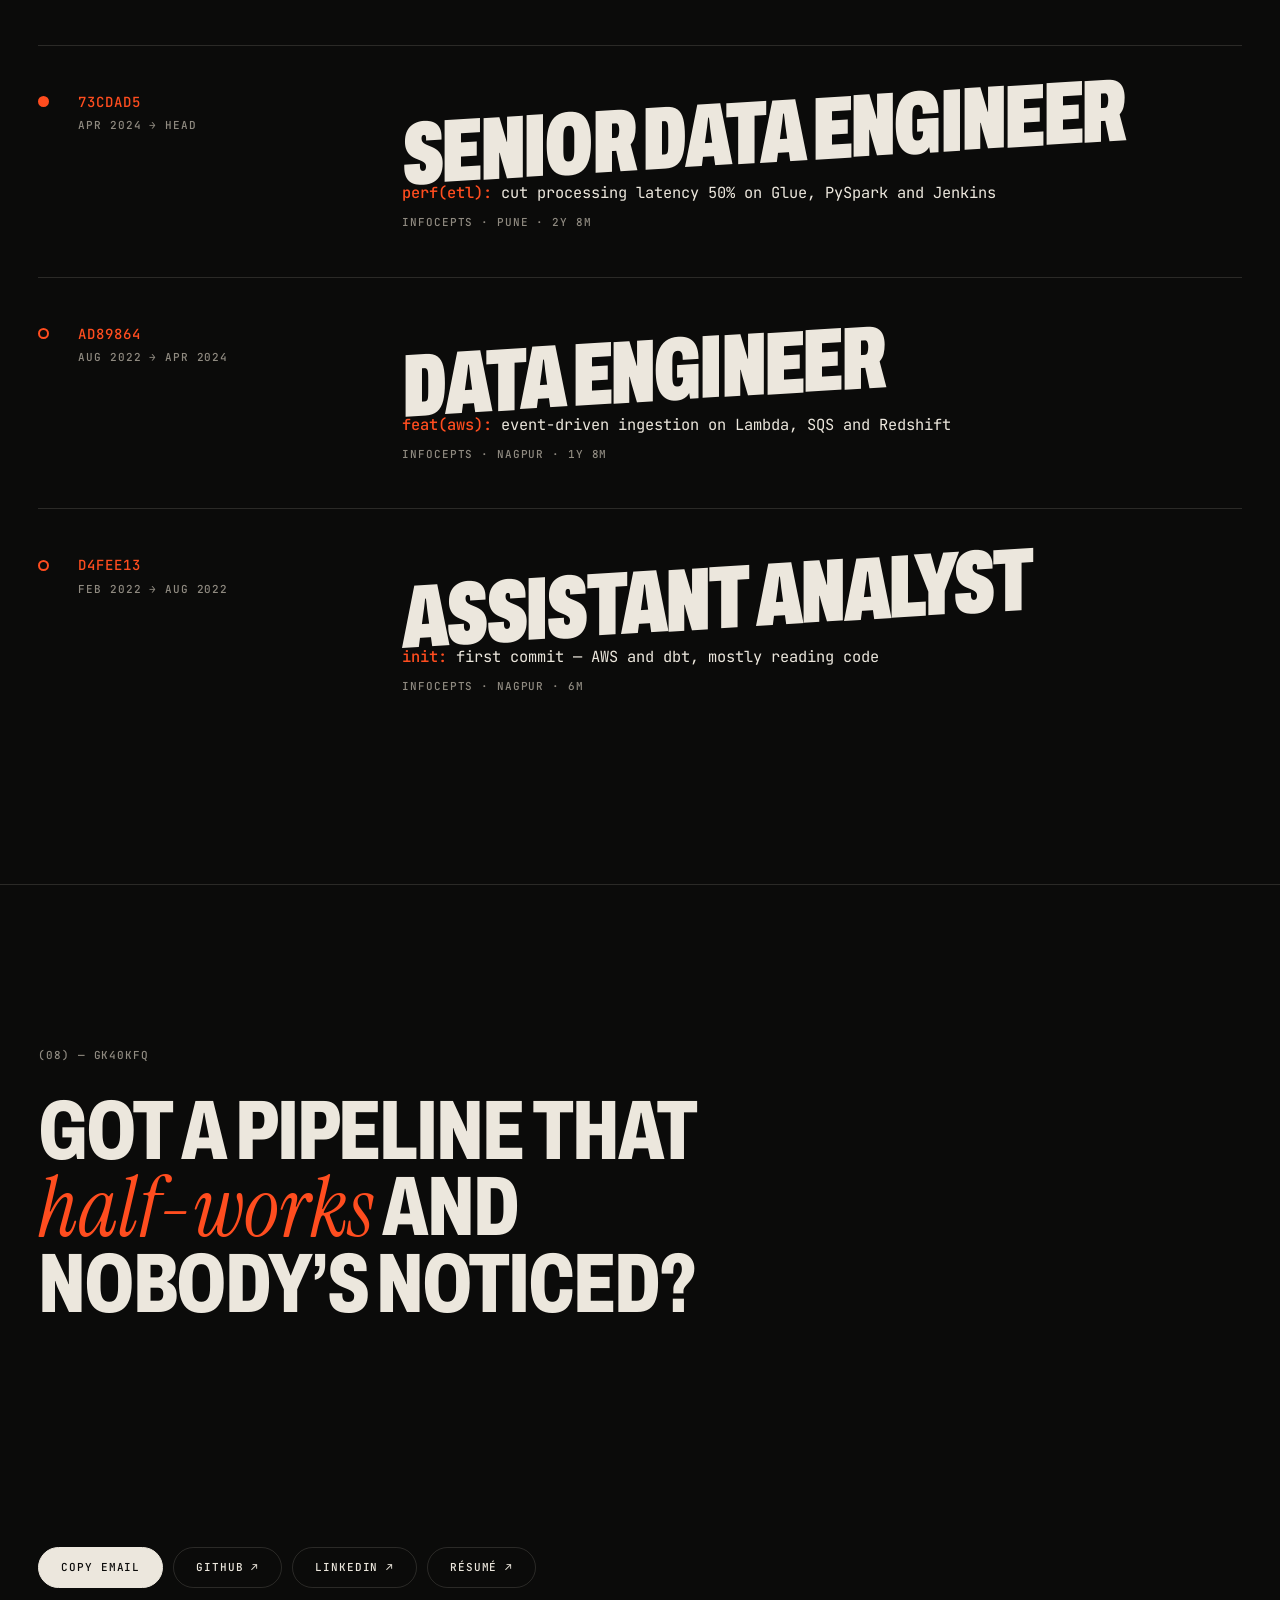
==== commit 6475b716: "docs: add README, and rewrite the method section in plain English The method text leaned on jargon (" ====
--- a/index.html
+++ b/index.html
@@ -122,7 +122,7 @@
 <section class="method" aria-labelledby="method-h">
   <div class="method__pin">
     <p class="label" id="method-h">(02) — Method</p>
-    <p class="method__text" data-scrub="pin">Design for the failure, not the happy path. Prove it with a number, not an adjective. And publish the number that argues against me, too.</p>
+    <p class="method__text" data-scrub="pin">I build pipelines for the day something breaks, not just the day everything works. I back every claim with a measurement. So the data that reaches a dashboard or a model is data you can trust.</p>
     <p class="method__note">“The failure mode worth designing for is not <i>it broke</i>. It is <i>it half-worked and nobody noticed.</i>”</p>
   </div>
 </section>
@@ -280,7 +280,7 @@
       <span>PySpark</span><i>✳</i><span>AWS Glue</span><i>✳</i><span>Terraform</span><i>✳</i><span>Redshift</span><i>✳</i><span>Kafka</span><i>✳</i><span>Iceberg</span><i>✳</i><span>dbt</span><i>✳</i><span>Lambda</span><i>✳</i><span>DuckDB</span><i>✳</i><span>LangGraph</span><i>✳</i><span>LightGBM</span><i>✳</i>
     </div>
     <div class="marquee__inner marquee__inner--alt">
-      <span>design for the failure</span><i>✳</i><span>measure, don't assert</span><i>✳</i><span>publish the number</span><i>✳</i>
+      <span>plan for what breaks</span><i>✳</i><span>back it with a number</span><i>✳</i><span>data you can trust</span><i>✳</i>
     </div>
   </div>
   <div class="sec-head">
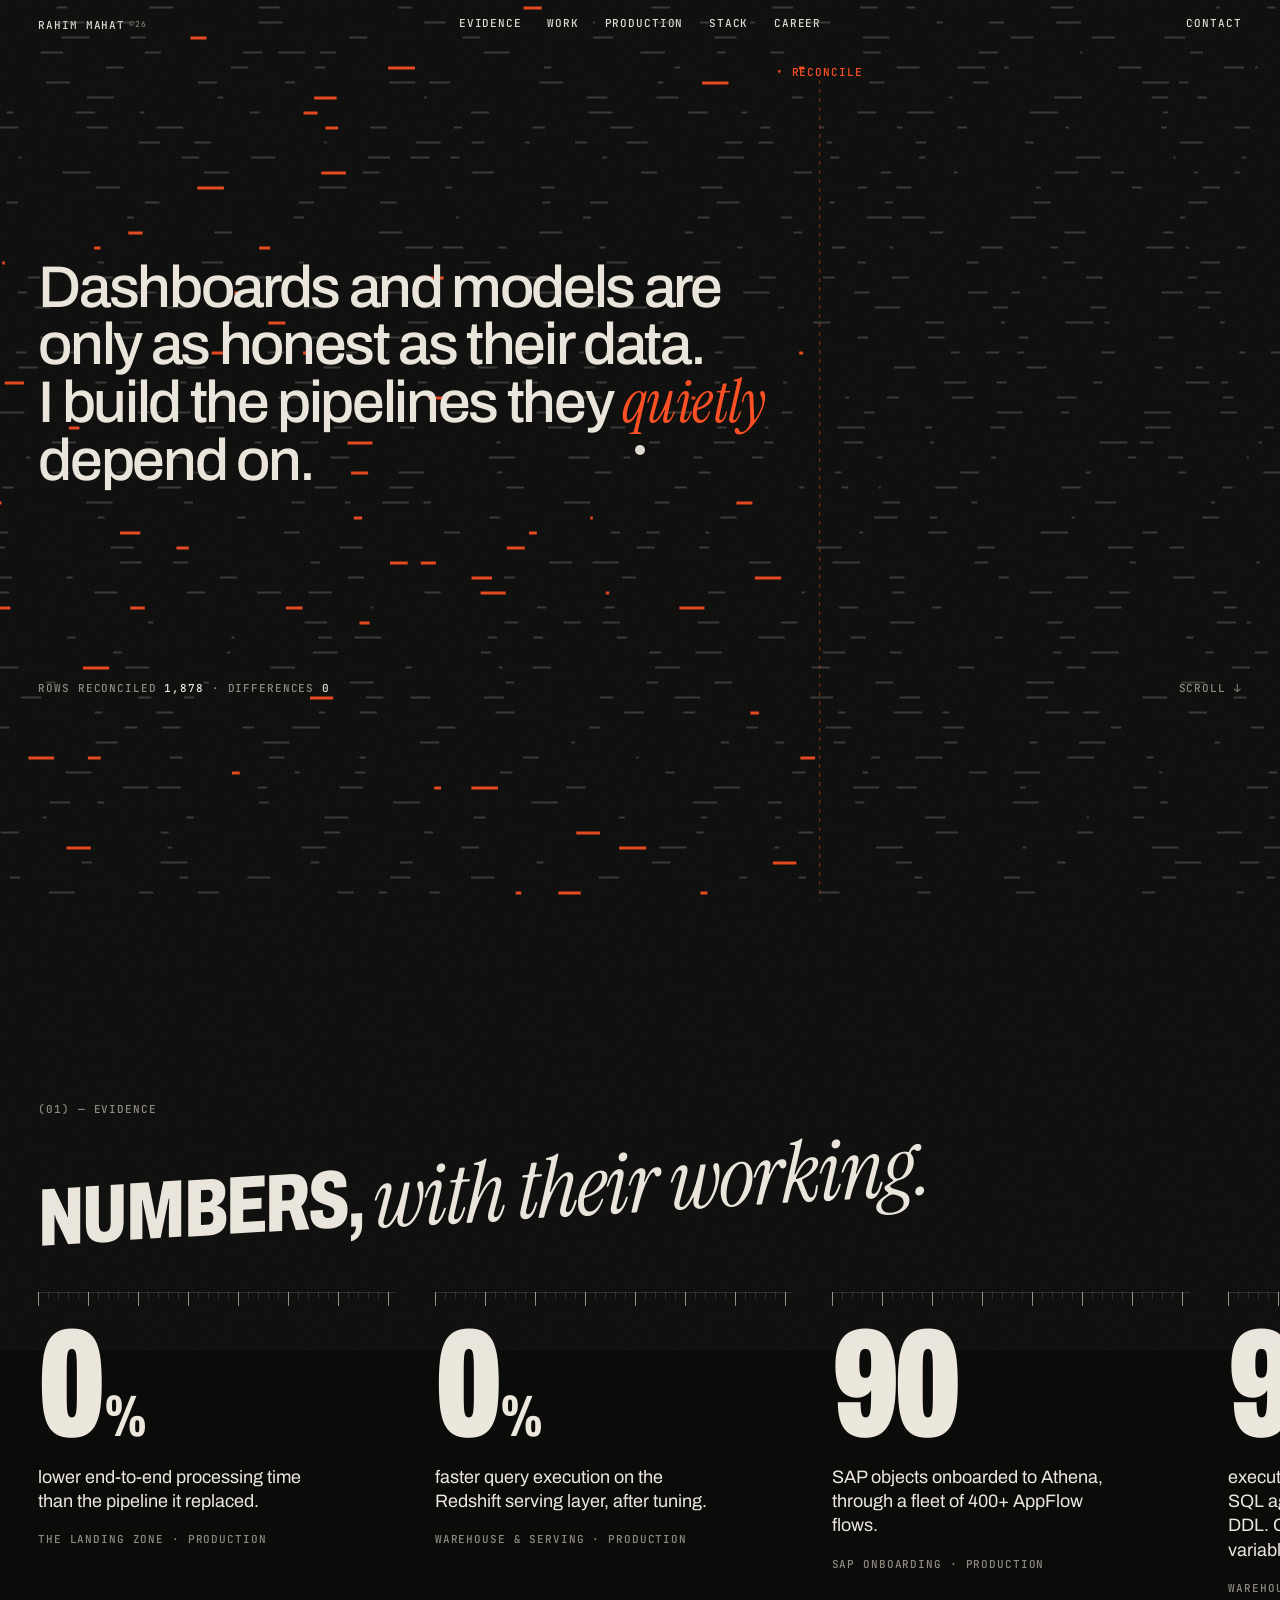
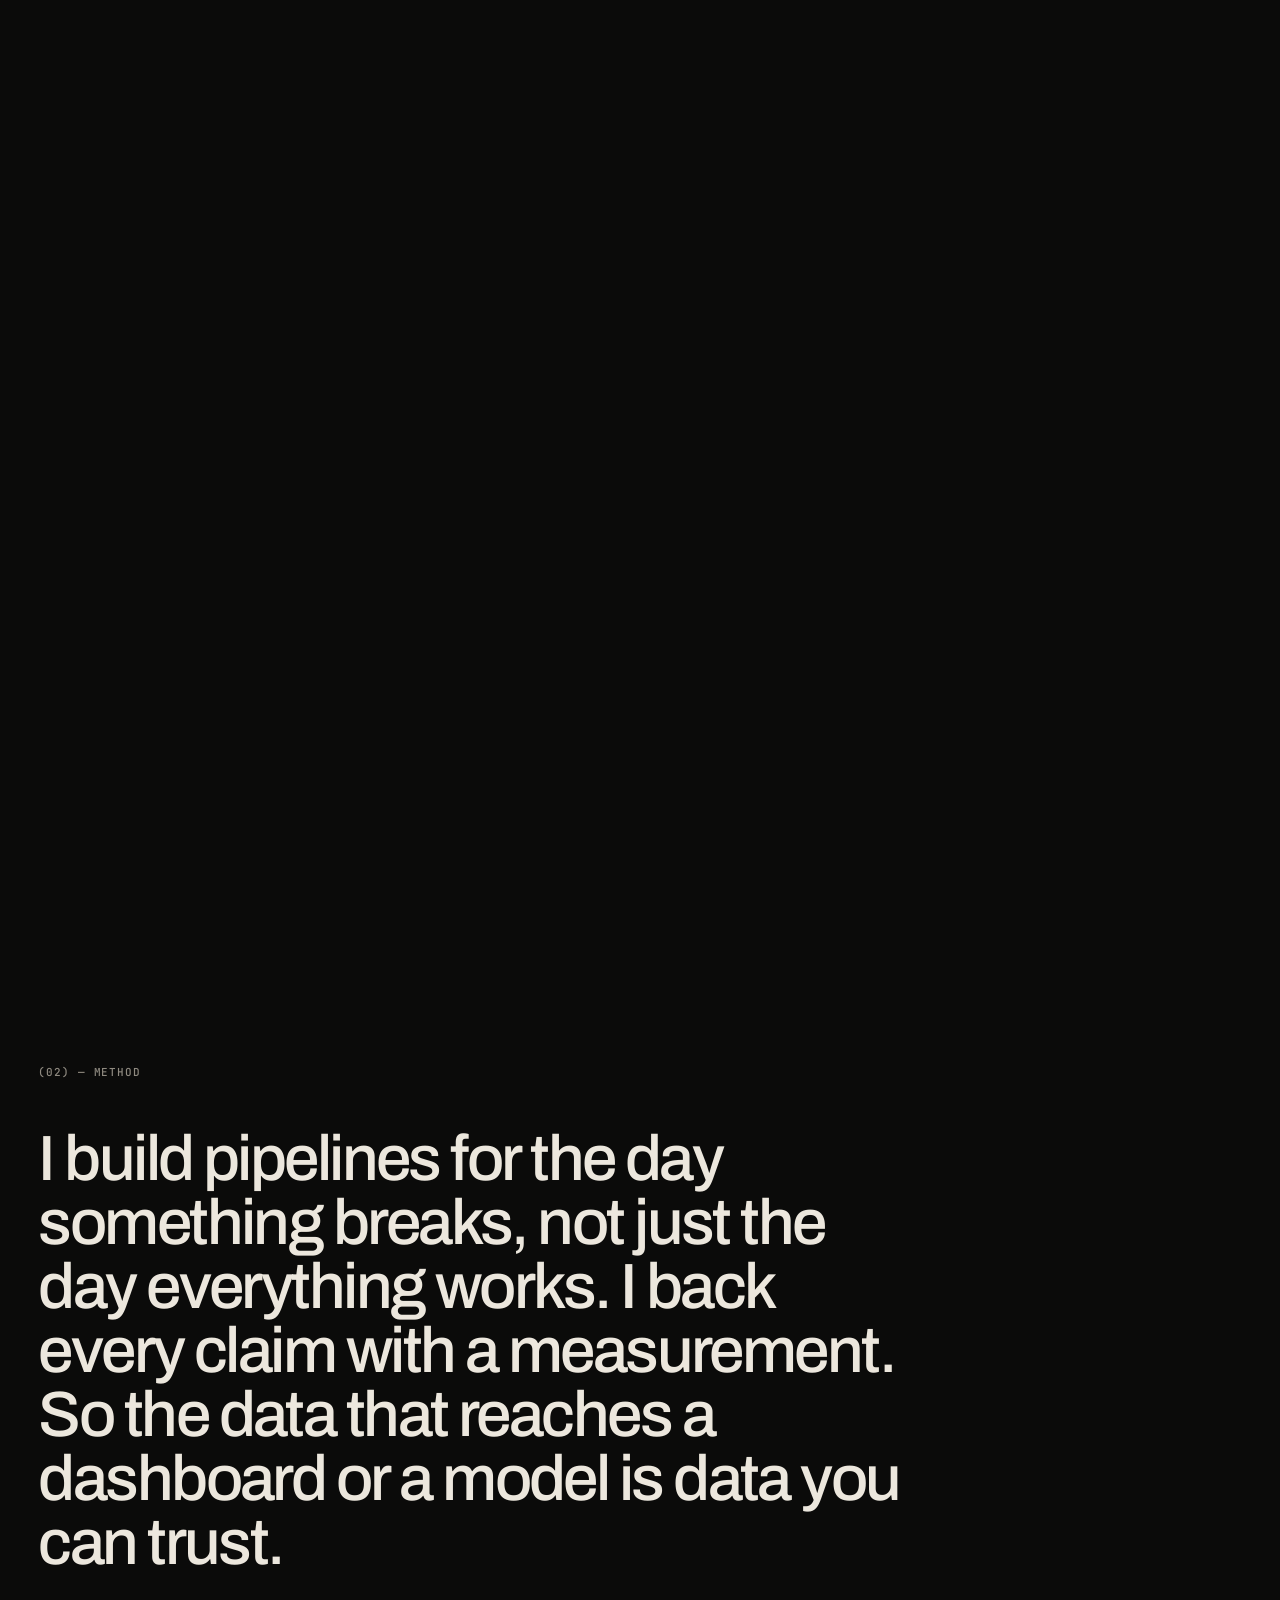
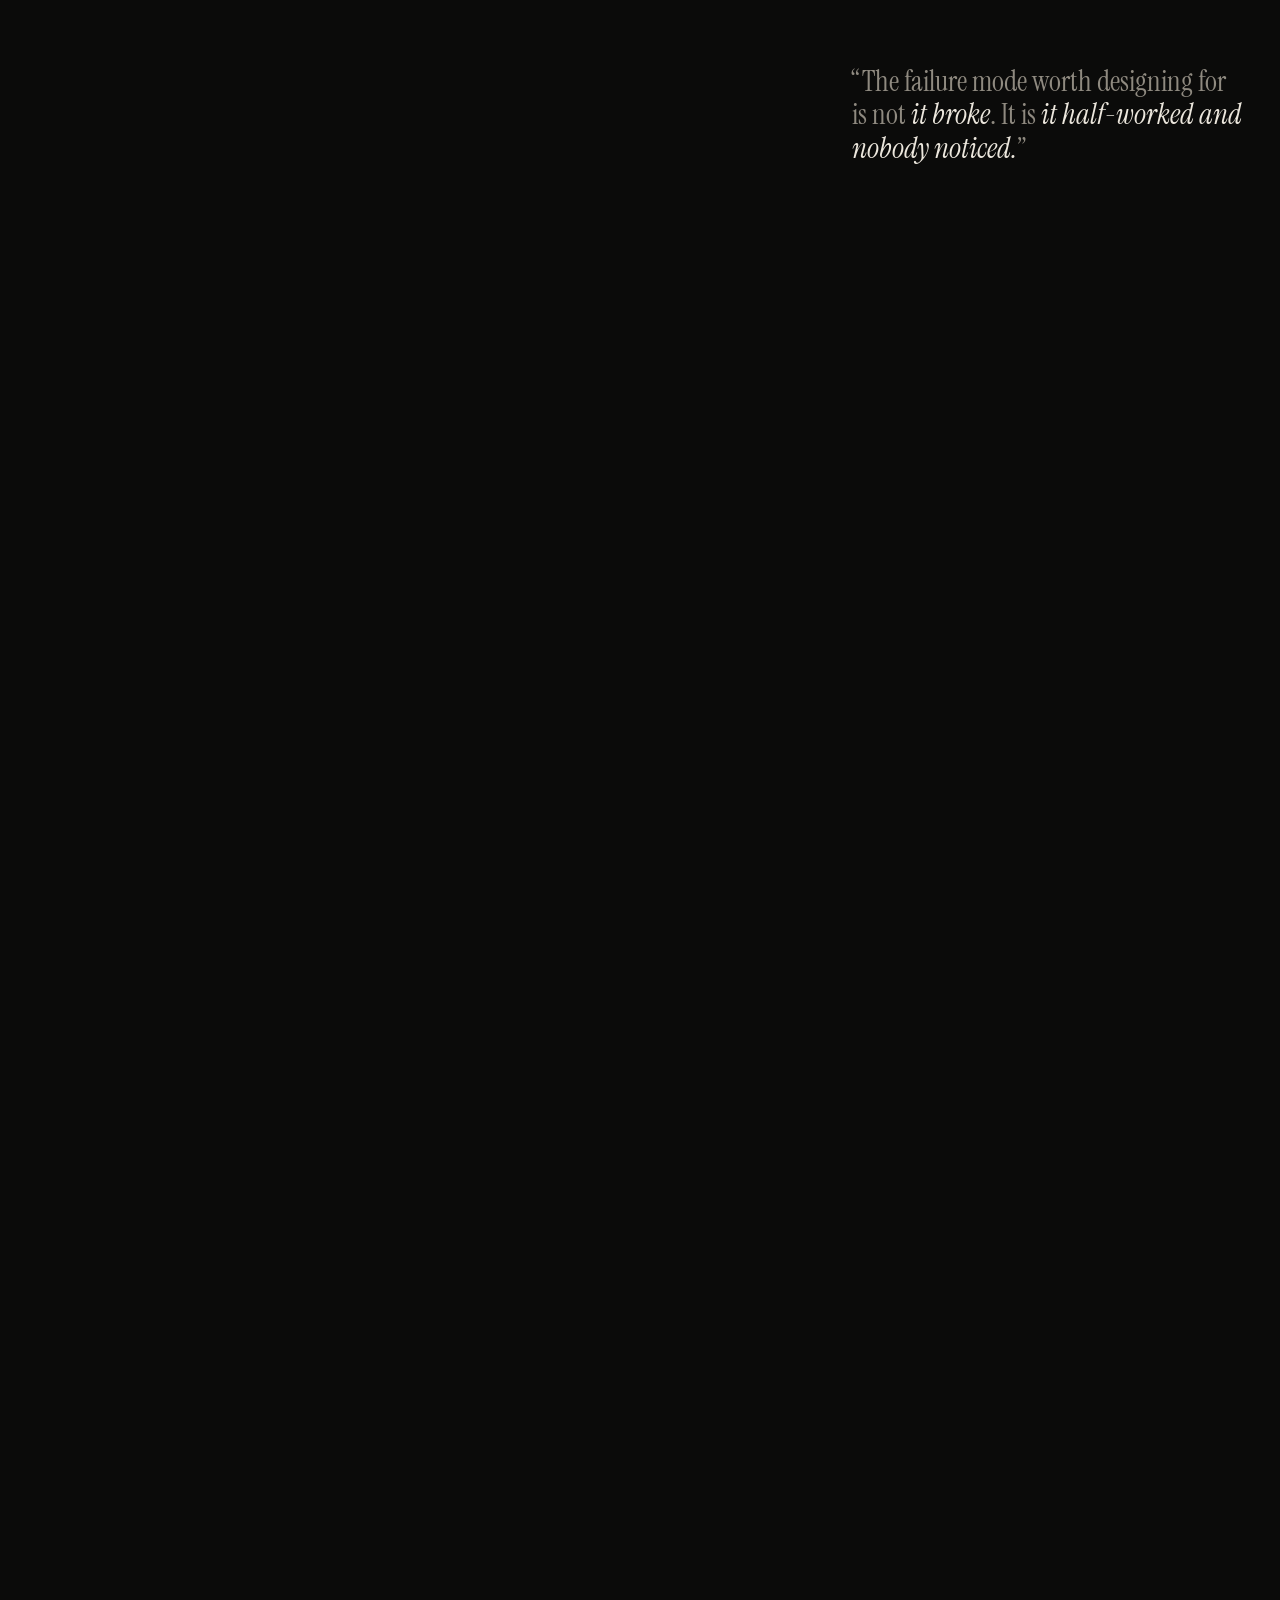
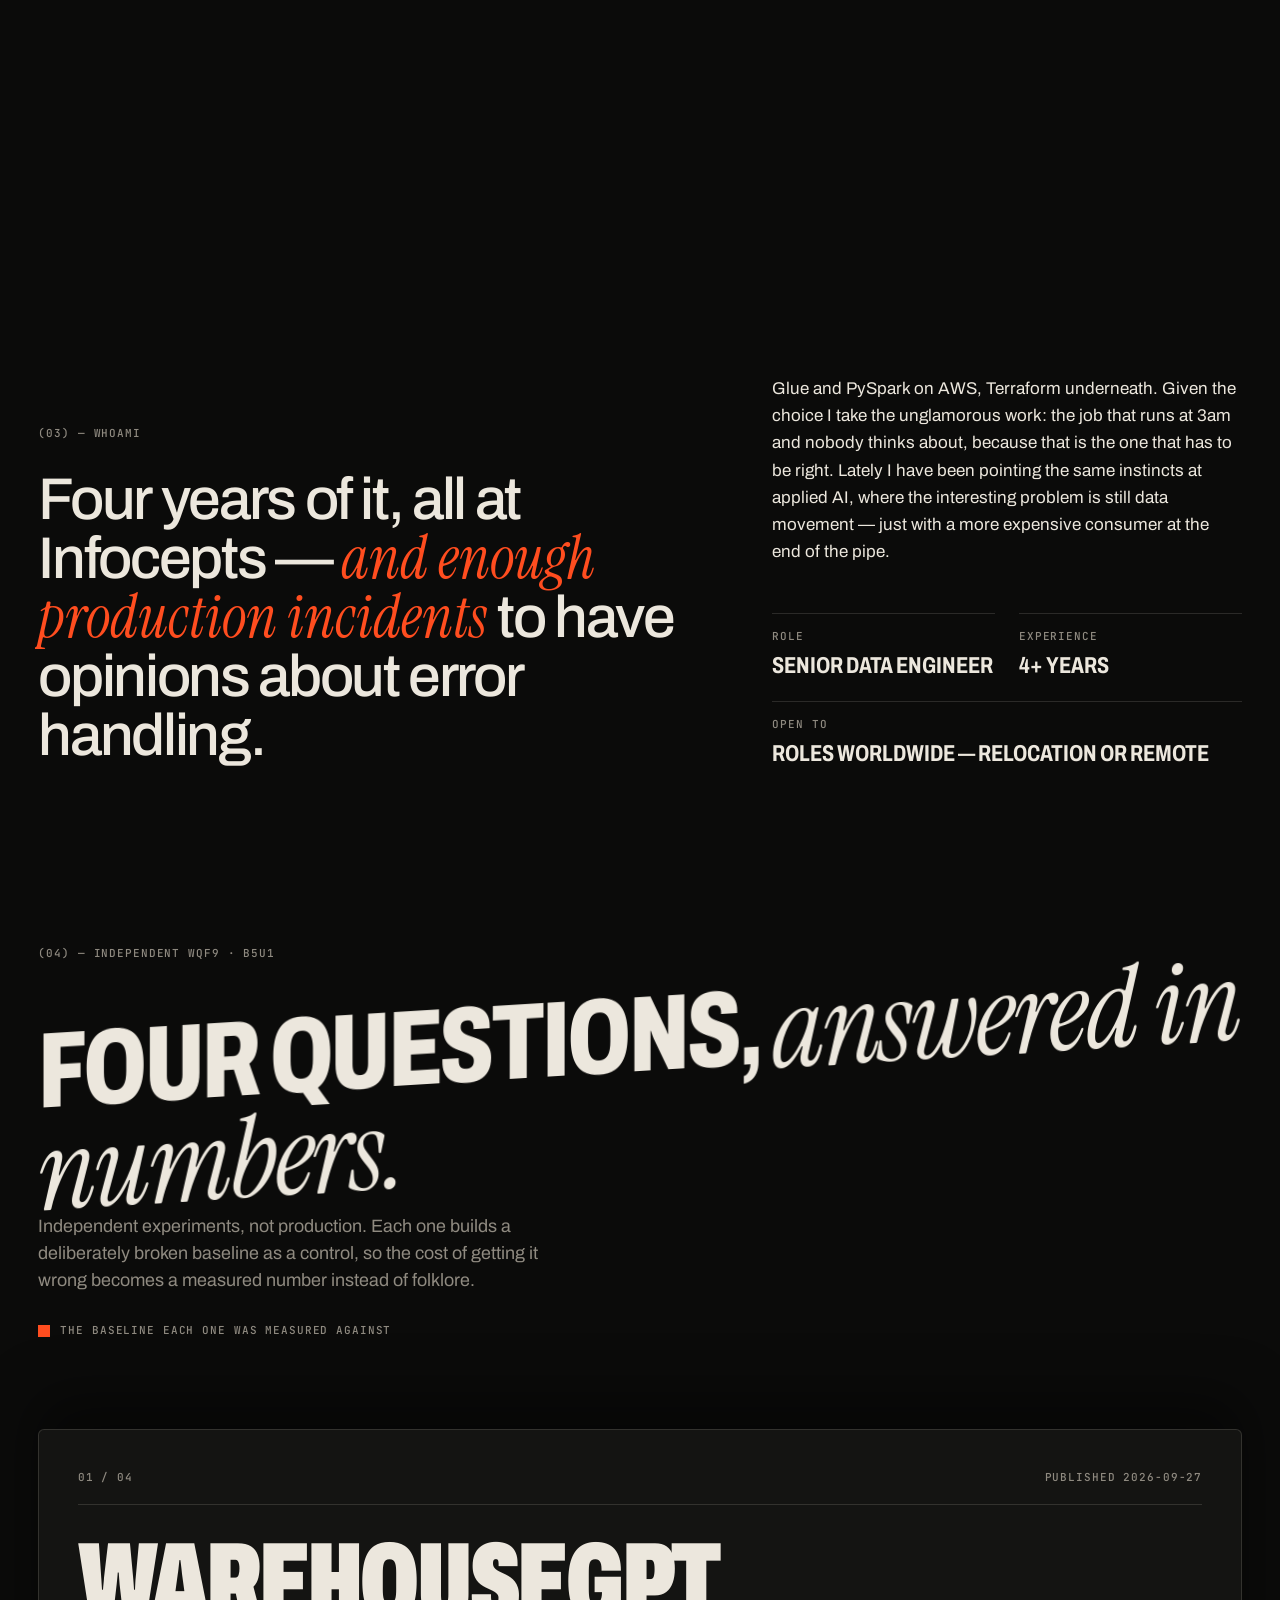
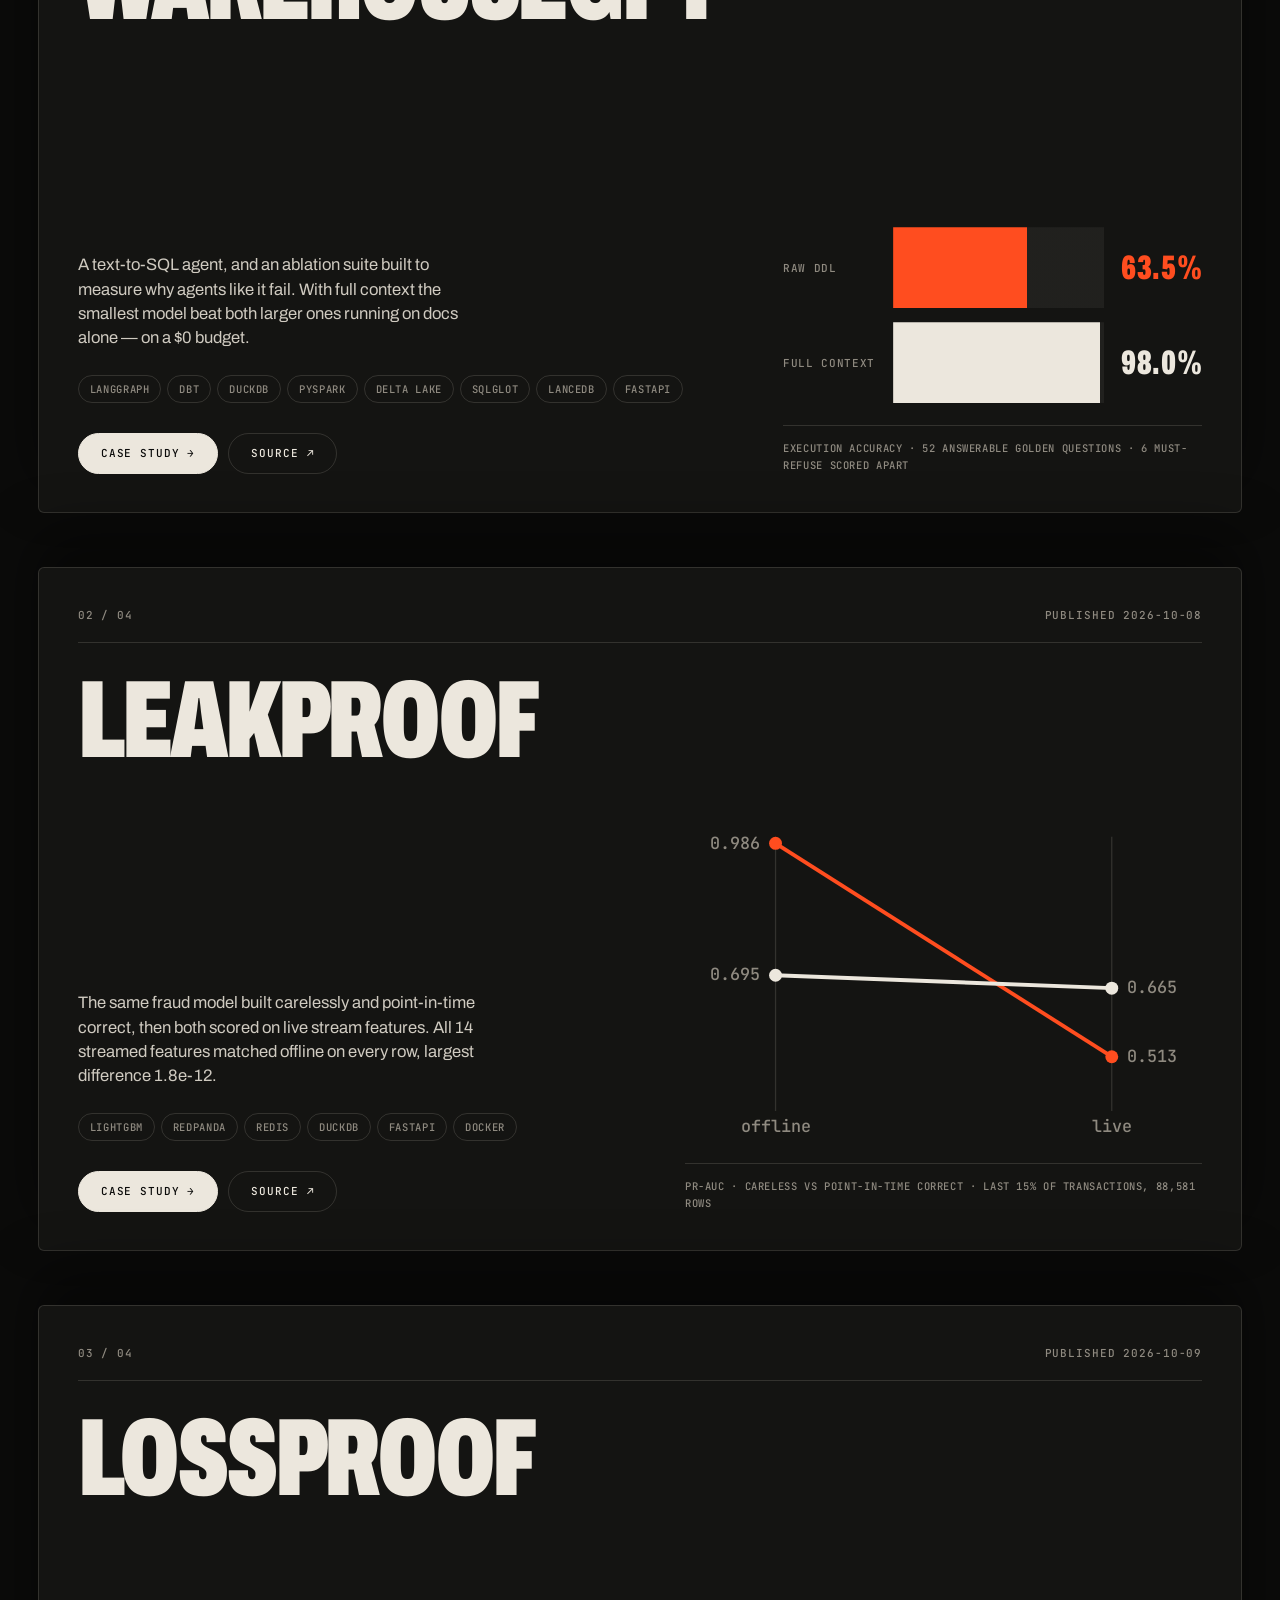
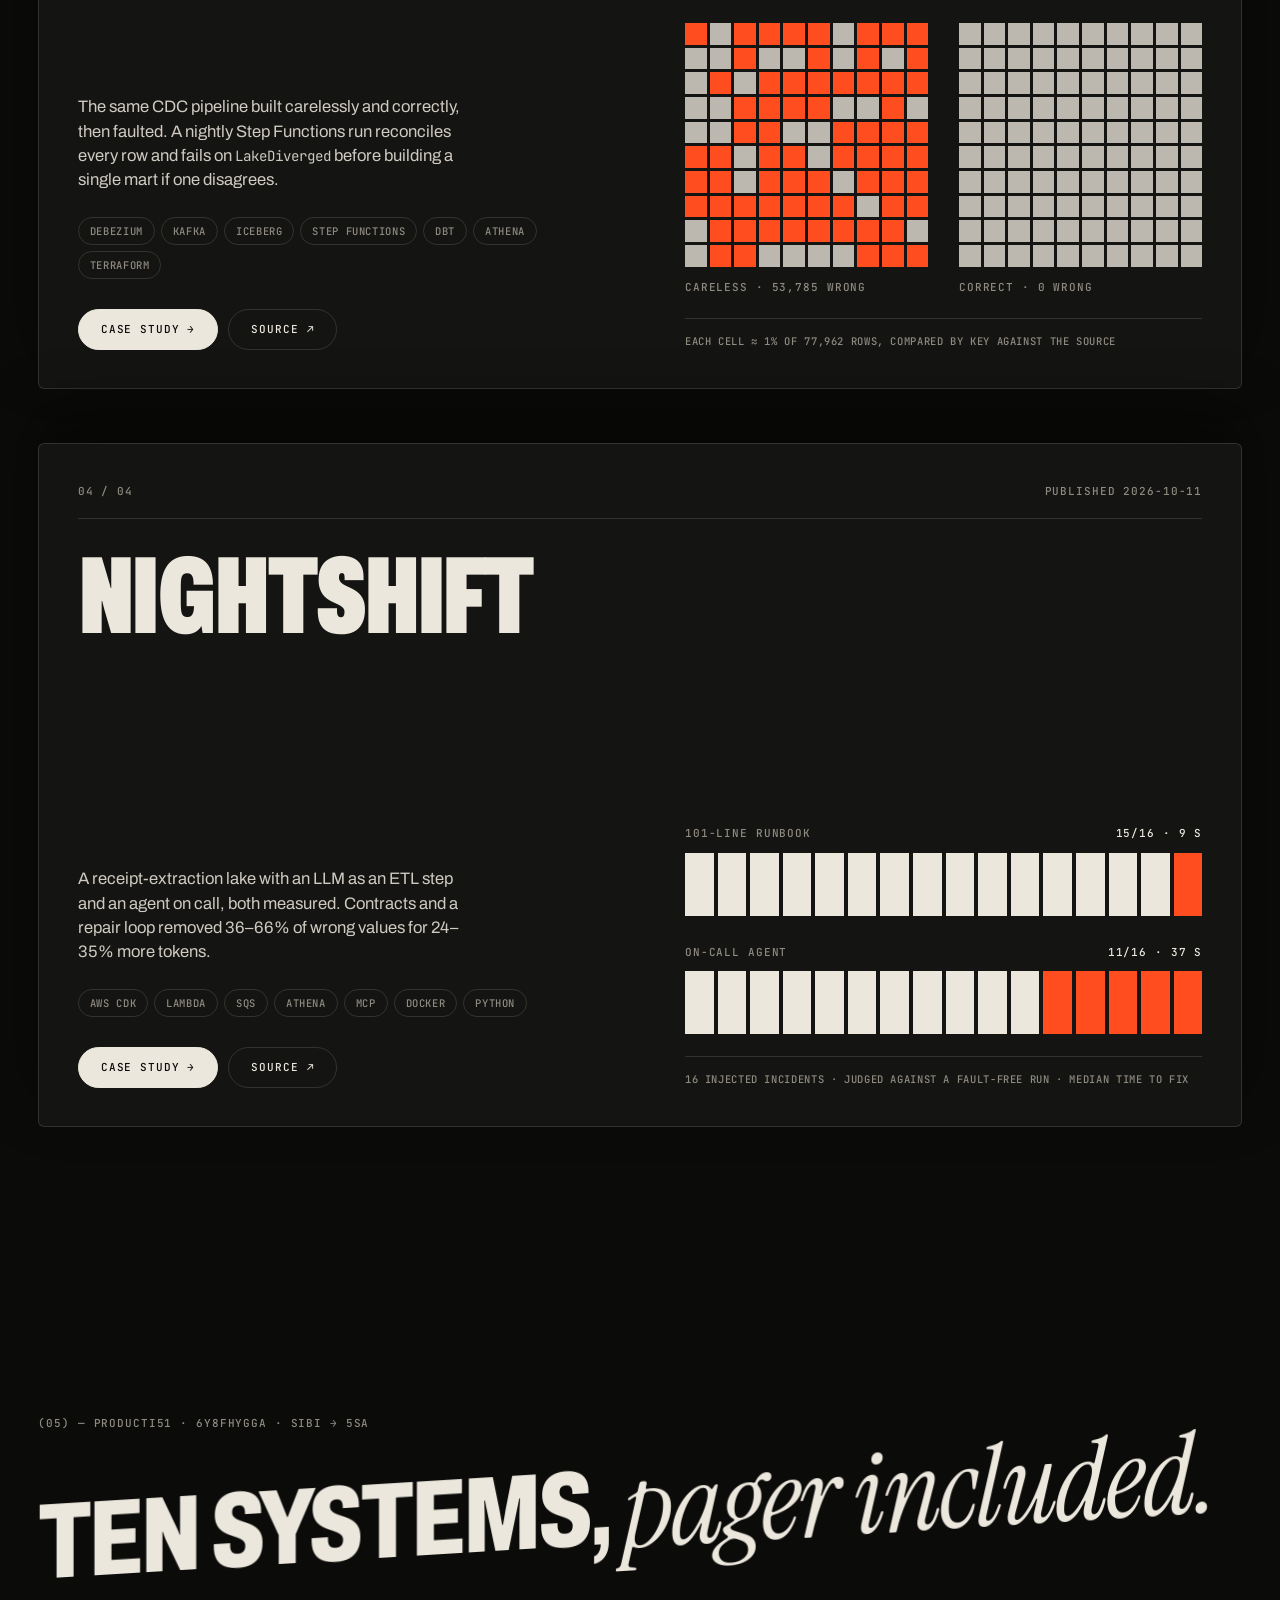
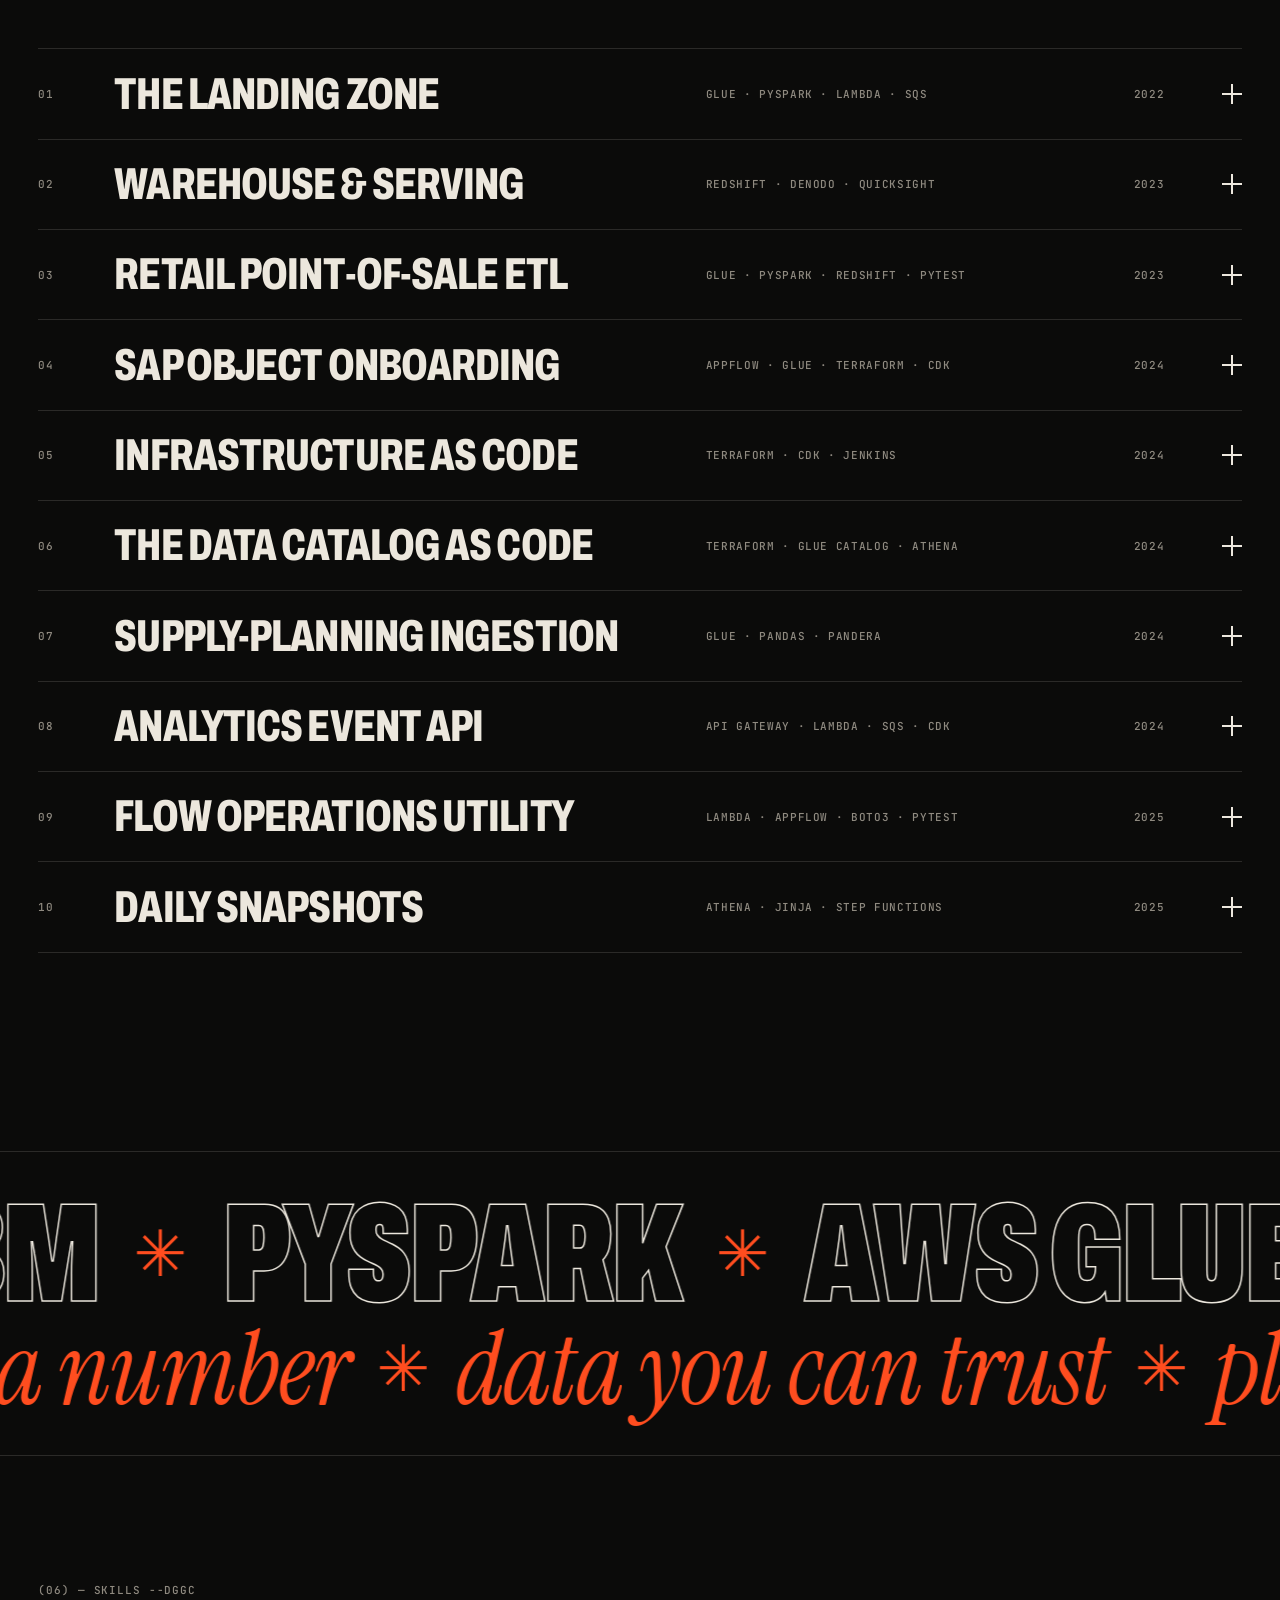
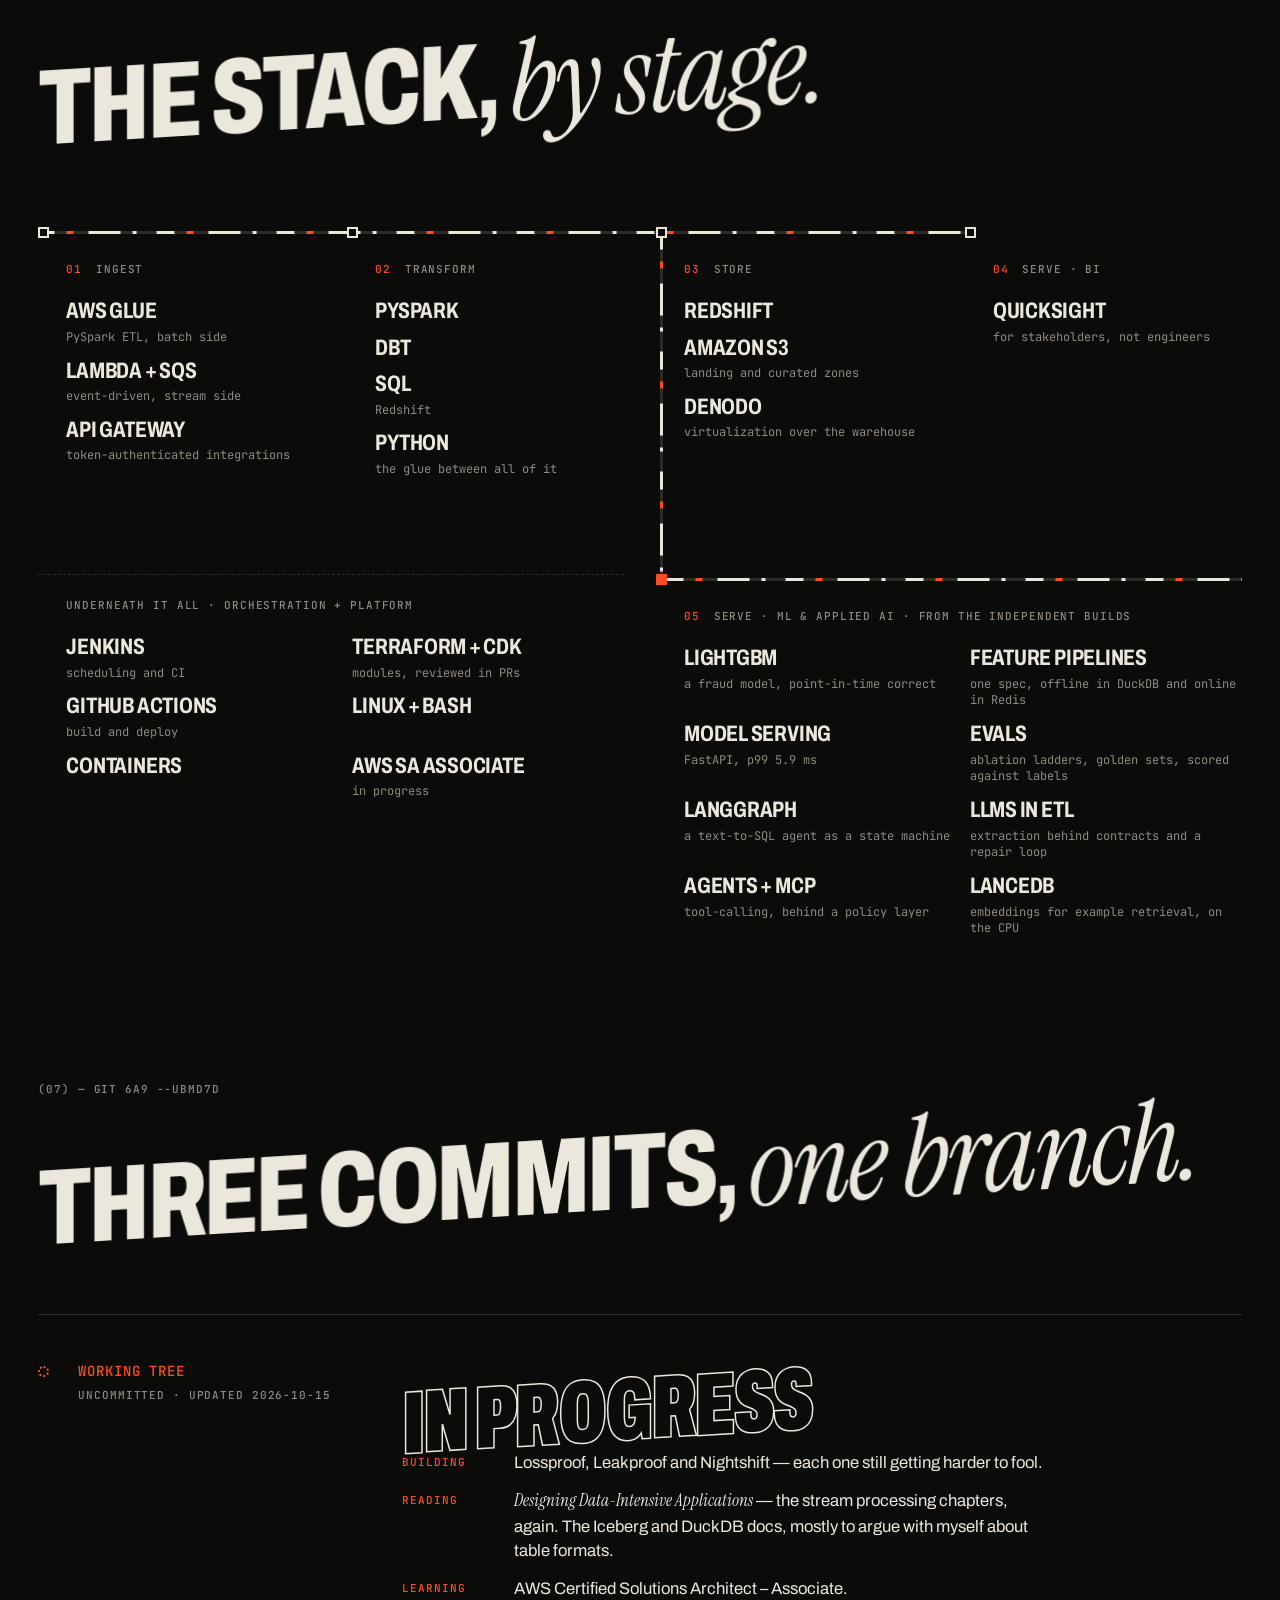
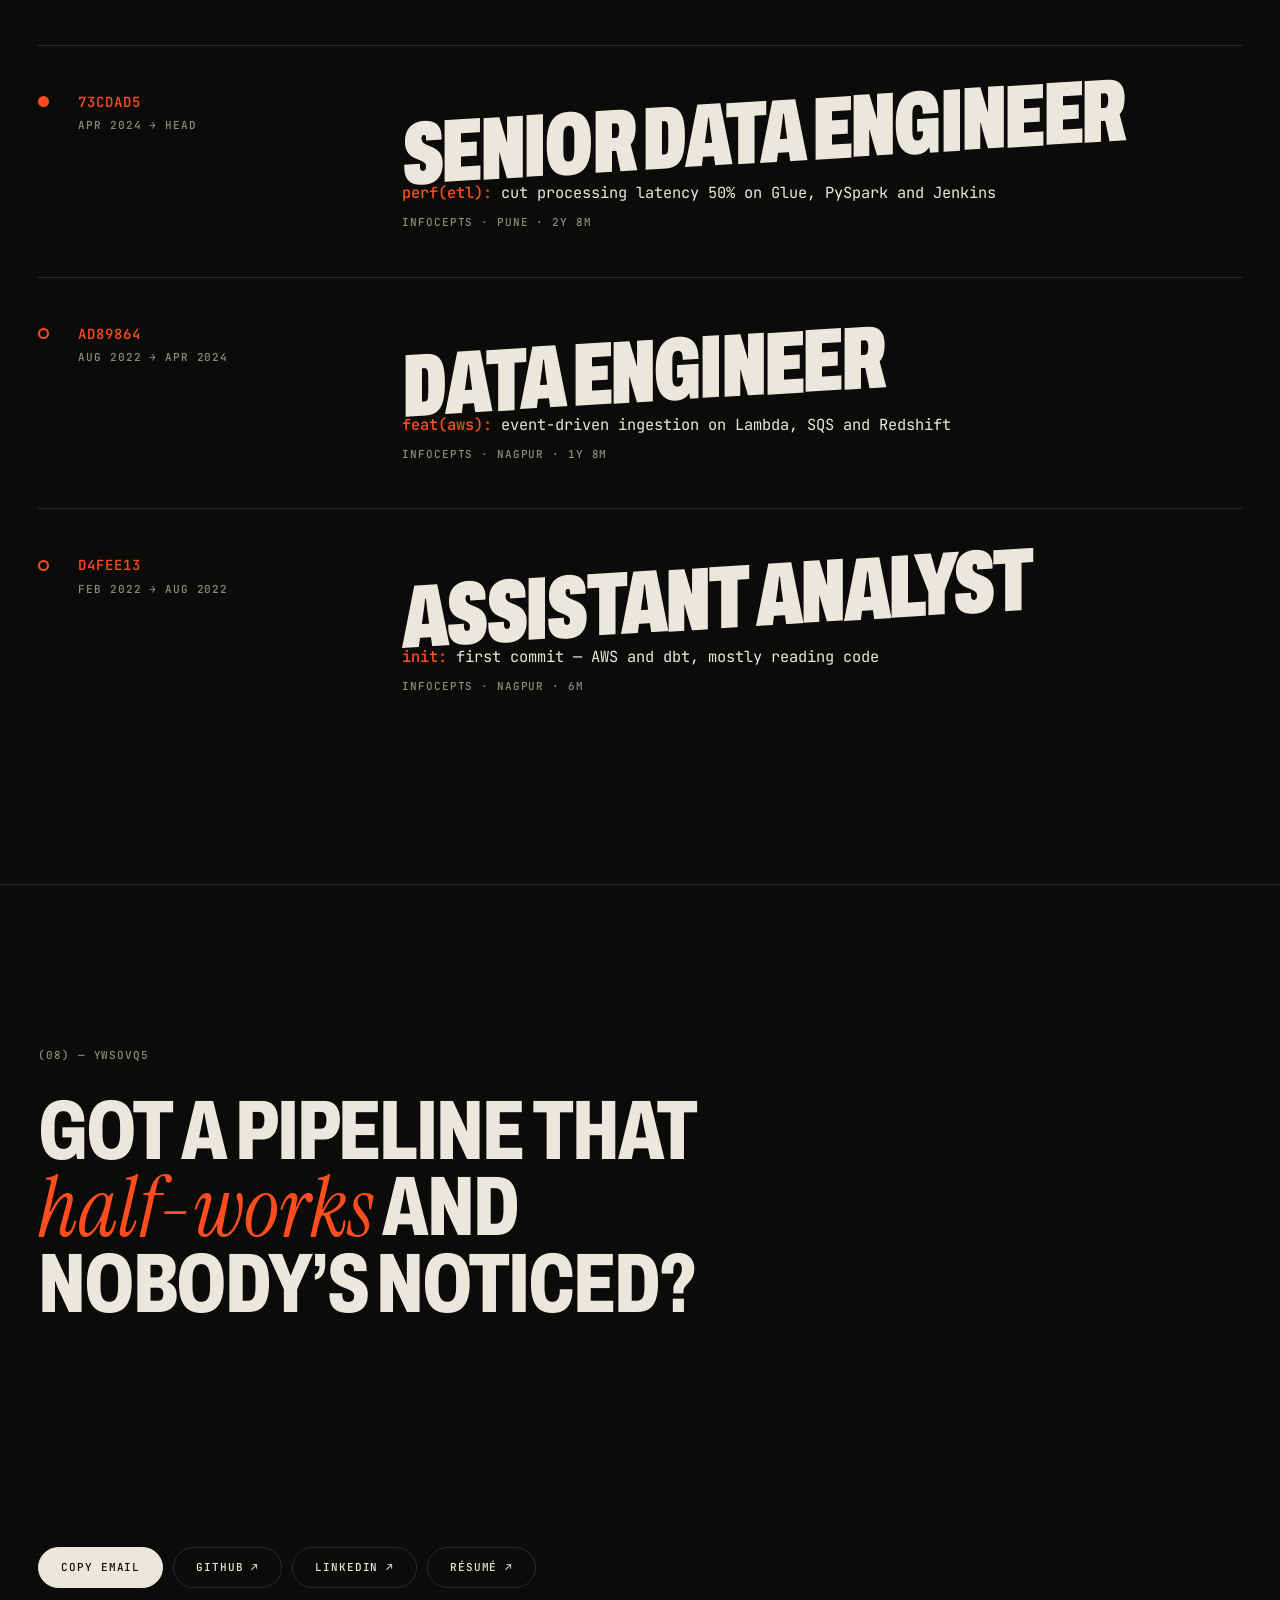
==== commit 578fd38f: "feat: production rows open in place Each of the ten production rows is now a native details element:" ====
--- a/index.html
+++ b/index.html
@@ -241,36 +241,196 @@
     <h2 class="h2" id="production-h" data-split>Ten systems, <em>pager included.</em></h2>
   </div>
   <ol class="rows">
-    <li><a class="row" href="https://rahim-stdin.pages.dev/projects/ingest" target="_blank" rel="noopener noreferrer">
-      <span class="row__i">01</span><span class="row__t">The landing zone</span><span class="row__s">Glue · PySpark · Lambda · SQS</span><span class="row__y">2022</span><span class="row__a">↗</span>
-      <span class="row__note"><b>50%</b> lower end-to-end processing time</span></a></li>
-    <li><a class="row" href="https://rahim-stdin.pages.dev/projects/warehouse" target="_blank" rel="noopener noreferrer">
-      <span class="row__i">02</span><span class="row__t">Warehouse &amp; serving</span><span class="row__s">Redshift · Denodo · QuickSight</span><span class="row__y">2023</span><span class="row__a">↗</span>
-      <span class="row__note"><b>35%</b> faster query execution after tuning</span></a></li>
-    <li><a class="row" href="https://rahim-stdin.pages.dev/projects/retail-pos" target="_blank" rel="noopener noreferrer">
-      <span class="row__i">03</span><span class="row__t">Retail point-of-sale ETL</span><span class="row__s">Glue · PySpark · Redshift · pytest</span><span class="row__y">2023</span><span class="row__a">↗</span>
-      <span class="row__note"><b>29</b> processors across 14 retail partner feeds</span></a></li>
-    <li><a class="row" href="https://rahim-stdin.pages.dev/projects/sap" target="_blank" rel="noopener noreferrer">
-      <span class="row__i">04</span><span class="row__t">SAP object onboarding</span><span class="row__s">AppFlow · Glue · Terraform · CDK</span><span class="row__y">2024</span><span class="row__a">↗</span>
-      <span class="row__note"><b>1h</b> extraction for delta feeds, down from daily</span></a></li>
-    <li><a class="row" href="https://rahim-stdin.pages.dev/projects/platform" target="_blank" rel="noopener noreferrer">
-      <span class="row__i">05</span><span class="row__t">Infrastructure as code</span><span class="row__s">Terraform · CDK · Jenkins</span><span class="row__y">2024</span><span class="row__a">↗</span>
-      <span class="row__note"><b>40%</b> less manual effort per deployment</span></a></li>
-    <li><a class="row" href="https://rahim-stdin.pages.dev/projects/catalog" target="_blank" rel="noopener noreferrer">
-      <span class="row__i">06</span><span class="row__t">The data catalog as code</span><span class="row__s">Terraform · Glue Catalog · Athena</span><span class="row__y">2024</span><span class="row__a">↗</span>
-      <span class="row__note"><b>154</b> tables, 5,000+ columns, reviewed before they exist</span></a></li>
-    <li><a class="row" href="https://rahim-stdin.pages.dev/projects/planning" target="_blank" rel="noopener noreferrer">
-      <span class="row__i">07</span><span class="row__t">Supply-planning ingestion</span><span class="row__s">Glue · pandas · pandera</span><span class="row__y">2024</span><span class="row__a">↗</span>
-      <span class="row__note"><b>10</b> jobs where a bad file fails the run and names itself</span></a></li>
-    <li><a class="row" href="https://rahim-stdin.pages.dev/projects/events" target="_blank" rel="noopener noreferrer">
-      <span class="row__i">08</span><span class="row__t">Analytics event API</span><span class="row__s">API Gateway · Lambda · SQS · CDK</span><span class="row__y">2024</span><span class="row__a">↗</span>
-      <span class="row__note"><b>3</b> phases in under four months, built alone</span></a></li>
-    <li><a class="row" href="https://rahim-stdin.pages.dev/projects/flowctl" target="_blank" rel="noopener noreferrer">
-      <span class="row__i">09</span><span class="row__t">Flow operations utility</span><span class="row__s">Lambda · AppFlow · boto3 · pytest</span><span class="row__y">2025</span><span class="row__a">↗</span>
-      <span class="row__note"><b>400+</b> flows suspended in one invocation with a filter</span></a></li>
-    <li><a class="row" href="https://rahim-stdin.pages.dev/projects/snapshots" target="_blank" rel="noopener noreferrer">
-      <span class="row__i">10</span><span class="row__t">Daily snapshots</span><span class="row__s">Athena · Jinja · Step Functions</span><span class="row__y">2025</span><span class="row__a">↗</span>
-      <span class="row__note"><b>9</b> tables, one current row per key, daily</span></a></li>
+    <li class="job">
+      <details>
+        <summary class="row">
+          <span class="row__i">01</span><span class="row__t">The landing zone</span><span class="row__s">Glue · PySpark · Lambda · SQS</span><span class="row__y">2022</span><span class="row__a" aria-hidden="true"></span>
+          <span class="row__note"><b>50%</b> lower end-to-end processing time</span>
+        </summary>
+        <div class="job__body">
+          <p class="job__desc">The ingestion layer of a multi-source AWS platform: Glue and PySpark for batch, and one contract every source meets before anything downstream reads it.</p>
+          <dl class="job__facts">
+            <div><dt class="label">scale</dt><dd>Several upstream systems on one contract — batch through Glue, and the platform’s first event path behind the same landing zone.</dd></div>
+            <div><dt class="label">outcome</dt><dd>50% lower end-to-end processing time than the pipeline it replaced.</dd></div>
+          </dl>
+          <div class="job__foot">
+            <ul class="chips"><li>AWS Glue</li><li>PySpark</li><li>Lambda</li><li>SQS</li><li>API Gateway</li><li>S3</li><li>Jenkins</li></ul>
+            <a class="btn btn--ghost" href="https://rahim-stdin.pages.dev/projects/ingest" target="_blank" rel="noopener noreferrer">Full write-up ↗</a>
+          </div>
+        </div>
+      </details>
+    </li>
+    <li class="job">
+      <details>
+        <summary class="row">
+          <span class="row__i">02</span><span class="row__t">Warehouse &amp; serving</span><span class="row__s">Redshift · Denodo · QuickSight</span><span class="row__y">2023</span><span class="row__a" aria-hidden="true"></span>
+          <span class="row__note"><b>35%</b> faster query execution after tuning</span>
+        </summary>
+        <div class="job__body">
+          <p class="job__desc">The serving layer — Redshift models, a Denodo virtualization tier, and the QuickSight dashboards the business actually opens on a Monday morning.</p>
+          <dl class="job__facts">
+            <div><dt class="label">scale</dt><dd>One modelled Redshift layer behind a virtualization tier, serving every BI consumer.</dd></div>
+            <div><dt class="label">outcome</dt><dd>35% faster query execution after performance tuning.</dd></div>
+          </dl>
+          <div class="job__foot">
+            <ul class="chips"><li>Redshift</li><li>S3</li><li>Denodo</li><li>QuickSight</li><li>SQL</li></ul>
+            <a class="btn btn--ghost" href="https://rahim-stdin.pages.dev/projects/warehouse" target="_blank" rel="noopener noreferrer">Full write-up ↗</a>
+          </div>
+        </div>
+      </details>
+    </li>
+    <li class="job">
+      <details>
+        <summary class="row">
+          <span class="row__i">03</span><span class="row__t">Retail point-of-sale ETL</span><span class="row__s">Glue · PySpark · Redshift · pytest</span><span class="row__y">2023</span><span class="row__a" aria-hidden="true"></span>
+          <span class="row__note"><b>29</b> processors across 14 retail partner feeds</span>
+        </summary>
+        <div class="job__body">
+          <p class="job__desc">Twenty-nine Glue processors that turn fourteen retail partners’ sales and inventory files into one Redshift star schema, a feed at a time.</p>
+          <dl class="job__facts">
+            <div><dt class="label">scale</dt><dd>29 processors (13 dimension, 16 fact) across 14 retail partner feeds, each with its own unit tests.</dd></div>
+            <div><dt class="label">outcome</dt><dd>A new retailer is a processor, a config entry and a test file — not a new pipeline.</dd></div>
+          </dl>
+          <div class="job__foot">
+            <ul class="chips"><li>AWS Glue</li><li>PySpark</li><li>Redshift</li><li>S3</li><li>Python</li><li>SQL</li><li>pytest</li></ul>
+            <a class="btn btn--ghost" href="https://rahim-stdin.pages.dev/projects/retail-pos" target="_blank" rel="noopener noreferrer">Full write-up ↗</a>
+          </div>
+        </div>
+      </details>
+    </li>
+    <li class="job">
+      <details>
+        <summary class="row">
+          <span class="row__i">04</span><span class="row__t">SAP object onboarding</span><span class="row__s">AppFlow · Glue · Terraform · CDK</span><span class="row__y">2024</span><span class="row__a" aria-hidden="true"></span>
+          <span class="row__note"><b>1h</b> extraction for delta feeds, down from daily</span>
+        </summary>
+        <div class="job__body">
+          <p class="job__desc">Ninety SAP services taken from “it exists in SAP” to “it is a partitioned table in Athena”, through a fleet of 400+ AppFlow flows and a parameterised Glue job.</p>
+          <dl class="job__facts">
+            <div><dt class="label">scale</dt><dd>90 SAP objects and 140+ source-to-lake mappings, in a fleet of 400+ flows on schedules from every twenty minutes to weekly.</dd></div>
+            <div><dt class="label">outcome</dt><dd>Delta-enabled feeds moved from one extraction a day to one an hour, with hour-level partitions to match.</dd></div>
+          </dl>
+          <div class="job__foot">
+            <ul class="chips"><li>AppFlow</li><li>AWS Glue</li><li>Python</li><li>pandas</li><li>Parquet</li><li>Terraform</li><li>AWS CDK</li><li>Athena</li></ul>
+            <a class="btn btn--ghost" href="https://rahim-stdin.pages.dev/projects/sap" target="_blank" rel="noopener noreferrer">Full write-up ↗</a>
+          </div>
+        </div>
+      </details>
+    </li>
+    <li class="job">
+      <details>
+        <summary class="row">
+          <span class="row__i">05</span><span class="row__t">Infrastructure as code</span><span class="row__s">Terraform · CDK · Jenkins</span><span class="row__y">2024</span><span class="row__a" aria-hidden="true"></span>
+          <span class="row__note"><b>40%</b> less manual effort per deployment</span>
+        </summary>
+        <div class="job__body">
+          <p class="job__desc">Terraform and AWS CDK modules that moved environment setup out of the console and into reviewed pull requests.</p>
+          <dl class="job__facts">
+            <div><dt class="label">scale</dt><dd>Every environment defined in code — no console-assembled infrastructure left.</dd></div>
+            <div><dt class="label">outcome</dt><dd>40% less manual effort per deployment.</dd></div>
+          </dl>
+          <div class="job__foot">
+            <ul class="chips"><li>Terraform</li><li>AWS CDK</li><li>Jenkins</li><li>GitHub Actions</li><li>Python</li></ul>
+            <a class="btn btn--ghost" href="https://rahim-stdin.pages.dev/projects/platform" target="_blank" rel="noopener noreferrer">Full write-up ↗</a>
+          </div>
+        </div>
+      </details>
+    </li>
+    <li class="job">
+      <details>
+        <summary class="row">
+          <span class="row__i">06</span><span class="row__t">The data catalog as code</span><span class="row__s">Terraform · Glue Catalog · Athena</span><span class="row__y">2024</span><span class="row__a" aria-hidden="true"></span>
+          <span class="row__note"><b>154</b> tables, 5,000+ columns, reviewed before they exist</span>
+        </summary>
+        <div class="job__body">
+          <p class="job__desc">More than 150 partitioned Glue catalog tables and 5,000 columns declared in Terraform — a third of the platform’s catalog.</p>
+          <dl class="job__facts">
+            <div><dt class="label">scale</dt><dd>154 tables and 5,000+ columns across 12 SAP functional areas; 166 Terraform modules in all, the most of any contributor.</dd></div>
+            <div><dt class="label">outcome</dt><dd>A table is reviewable in a pull request before it exists, and identical in every environment after.</dd></div>
+          </dl>
+          <div class="job__foot">
+            <ul class="chips"><li>Terraform</li><li>Glue Data Catalog</li><li>Athena</li><li>S3</li><li>Parquet</li><li>HCL</li></ul>
+            <a class="btn btn--ghost" href="https://rahim-stdin.pages.dev/projects/catalog" target="_blank" rel="noopener noreferrer">Full write-up ↗</a>
+          </div>
+        </div>
+      </details>
+    </li>
+    <li class="job">
+      <details>
+        <summary class="row">
+          <span class="row__i">07</span><span class="row__t">Supply-planning ingestion</span><span class="row__s">Glue · pandas · pandera</span><span class="row__y">2024</span><span class="row__a" aria-hidden="true"></span>
+          <span class="row__note"><b>10</b> jobs where a bad file fails the run and names itself</span>
+        </summary>
+        <div class="job__body">
+          <p class="job__desc">Ten scheduled Glue jobs that check planning-system extracts against a declared schema and land them as partitioned tables.</p>
+          <dl class="job__facts">
+            <div><dt class="label">scale</dt><dd>10 Glue jobs with catalog tables, on daily, weekday and weekly schedules, in a family of 32.</dd></div>
+            <div><dt class="label">outcome</dt><dd>A file that cannot be processed fails the run and names itself.</dd></div>
+          </dl>
+          <div class="job__foot">
+            <ul class="chips"><li>AWS Glue</li><li>Python</li><li>pandas</li><li>pandera</li><li>Terraform</li><li>Parquet</li><li>Athena</li></ul>
+            <a class="btn btn--ghost" href="https://rahim-stdin.pages.dev/projects/planning" target="_blank" rel="noopener noreferrer">Full write-up ↗</a>
+          </div>
+        </div>
+      </details>
+    </li>
+    <li class="job">
+      <details>
+        <summary class="row">
+          <span class="row__i">08</span><span class="row__t">Analytics event API</span><span class="row__s">API Gateway · Lambda · SQS · CDK</span><span class="row__y">2024</span><span class="row__a" aria-hidden="true"></span>
+          <span class="row__note"><b>3</b> phases in under four months, built alone</span>
+        </summary>
+        <div class="job__body">
+          <p class="job__desc">A REST endpoint, a queue, two Lambdas and a Glue job that take usage events from client applications to a partitioned table, built alone in three phases.</p>
+          <dl class="job__facts">
+            <div><dt class="label">scale</dt><dd>One API, two queues, two Lambda functions and a daily Glue job, consuming batches of up to 1,000 messages per invocation.</dd></div>
+            <div><dt class="label">outcome</dt><dd>Three phases shipped in under four months, from first endpoint to queryable table.</dd></div>
+          </dl>
+          <div class="job__foot">
+            <ul class="chips"><li>API Gateway</li><li>Lambda</li><li>SQS</li><li>AWS CDK</li><li>AWS Glue</li><li>OpenAPI</li><li>Terraform</li></ul>
+            <a class="btn btn--ghost" href="https://rahim-stdin.pages.dev/projects/events" target="_blank" rel="noopener noreferrer">Full write-up ↗</a>
+          </div>
+        </div>
+      </details>
+    </li>
+    <li class="job">
+      <details>
+        <summary class="row">
+          <span class="row__i">09</span><span class="row__t">Flow operations utility</span><span class="row__s">Lambda · AppFlow · boto3 · pytest</span><span class="row__y">2025</span><span class="row__a" aria-hidden="true"></span>
+          <span class="row__note"><b>400+</b> flows suspended in one invocation with a filter</span>
+        </summary>
+        <div class="job__body">
+          <p class="job__desc">A Lambda that suspends, reactivates, reschedules and reports on a fleet of more than 400 AppFlow flows, so nobody does it one flow at a time in the console.</p>
+          <dl class="job__facts">
+            <div><dt class="label">scale</dt><dd>Four modes over a fleet of 400+ flows, selected by criteria, covered by 33 unit tests.</dd></div>
+            <div><dt class="label">outcome</dt><dd>A bulk suspend or reactivate is one invocation with a filter.</dd></div>
+          </dl>
+          <div class="job__foot">
+            <ul class="chips"><li>Lambda</li><li>AppFlow</li><li>Python</li><li>boto3</li><li>SNS</li><li>AWS CDK</li><li>pytest</li></ul>
+            <a class="btn btn--ghost" href="https://rahim-stdin.pages.dev/projects/flowctl" target="_blank" rel="noopener noreferrer">Full write-up ↗</a>
+          </div>
+        </div>
+      </details>
+    </li>
+    <li class="job">
+      <details>
+        <summary class="row">
+          <span class="row__i">10</span><span class="row__t">Daily snapshots</span><span class="row__s">Athena · Jinja · Step Functions</span><span class="row__y">2025</span><span class="row__a" aria-hidden="true"></span>
+          <span class="row__note"><b>9</b> tables, one current row per key, daily</span>
+        </summary>
+        <div class="job__body">
+          <p class="job__desc">Nine Athena queries that turn change-record tables into one current row per key, once a day, as partitioned Parquet.</p>
+          <dl class="job__facts">
+            <div><dt class="label">scale</dt><dd>9 snapshot tables, deployed to two environments, on the platform’s existing query runner.</dd></div>
+            <div><dt class="label">outcome</dt><dd>A consumer reads one day’s de-duplicated partition in place of the full change history.</dd></div>
+          </dl>
+          <div class="job__foot">
+            <ul class="chips"><li>Athena</li><li>SQL</li><li>Jinja</li><li>Step Functions</li><li>Lambda</li><li>Parquet</li><li>Terraform</li></ul>
+            <a class="btn btn--ghost" href="https://rahim-stdin.pages.dev/projects/snapshots" target="_blank" rel="noopener noreferrer">Full write-up ↗</a>
+          </div>
+        </div>
+      </details>
+    </li>
   </ol>
 </section>
 
--- a/style.css
+++ b/style.css
@@ -314,28 +314,50 @@
 .card.in .hits span.hit { background: var(--fg); }
 .card.in .hits span.miss { background: var(--accent); }
 
-/* ---------- production rows ---------- */
+/* ---------- production rows: each one opens in place ---------- */
 .production { padding: 16vh var(--pad); }
 .rows { list-style: none; margin: 0; padding: 0; border-top: 1px solid var(--line); }
+.job { border-bottom: 1px solid var(--line); }
 .row {
-  position: relative; isolation: isolate;
+  position: relative; isolation: isolate; cursor: pointer; list-style: none;
   display: grid; grid-template-columns: 56px minmax(0, 1.4fr) minmax(0, 1fr) 64px 24px; align-items: center; gap: 20px;
-  padding: clamp(18px, 2.6vh, 30px) 0; border-bottom: 1px solid var(--line);
-  text-decoration: none; transition: color .35s;
-}
+  padding: clamp(18px, 2.6vh, 30px) 0; transition: color .35s;
+}
+.row::-webkit-details-marker { display: none; }
 .row::before {
   content: ""; position: absolute; inset: -1px calc(var(--pad) * -1); z-index: -1;
   background: var(--fg); transform: scaleY(0); transform-origin: bottom; transition: transform .55s var(--ease);
 }
 .row:hover, .row:focus-visible { color: var(--bg); }
 .row:hover::before, .row:focus-visible::before { transform: scaleY(1); }
+.row:focus-visible { outline: none; }
 .row__t { font-weight: 800; font-stretch: 70%; font-size: clamp(28px, 3.5vw, 60px); line-height: .95; letter-spacing: -.02em; text-transform: uppercase; transition: transform .55s var(--ease); }
 .row:hover .row__t { transform: translateX(18px); }
 .row__i, .row__s, .row__y { font: 500 11px var(--mono); letter-spacing: .06em; text-transform: uppercase; color: var(--muted); transition: color .35s; }
 .row:hover .row__i, .row:hover .row__s, .row:hover .row__y { color: inherit; }
-.row__a { font-size: 22px; transition: transform .5s var(--ease); }
-.row:hover .row__a { transform: translate(4px, -4px); }
+details[open] > .row .row__i { color: var(--accent); }
 .row__note { display: none; }
+/* a plus that folds into a minus */
+.row__a { position: relative; justify-self: end; width: 20px; height: 20px; }
+.row__a::before, .row__a::after { content: ""; position: absolute; left: 0; right: 0; top: 50%; height: 2px; margin-top: -1px; background: currentColor; transition: transform .5s var(--ease); }
+.row__a::after { transform: rotate(90deg); }
+details[open] > .row .row__a::after { transform: rotate(0deg); }
+
+.job__body {
+  display: grid; grid-template-columns: minmax(0, 1.3fr) minmax(0, 1fr); gap: 24px clamp(24px, 4vw, 64px);
+  padding: 8px 0 44px 76px;
+  opacity: 0; translate: 0 14px; transition: opacity .5s var(--ease), translate .6s var(--ease);
+}
+details[open] .job__body { opacity: 1; translate: none; }
+.job__desc { max-width: 42ch; font-size: clamp(18px, 1.6vw, 24px); line-height: 1.4; }
+.job__facts { display: grid; align-content: start; gap: 18px; margin: 0; }
+.job__facts dd { margin: 6px 0 0; font-size: 15px; line-height: 1.5; }
+.job__foot { grid-column: 1 / -1; display: flex; flex-wrap: wrap; justify-content: space-between; align-items: center; gap: 16px; }
+.job__foot .chips { margin: 0; }
+/* height animates where the browser can (::details-content); elsewhere it opens instantly and still fades */
+:root { interpolate-size: allow-keywords; }
+.job details::details-content { block-size: 0; overflow: hidden; transition: block-size .6s var(--ease), content-visibility .6s allow-discrete; }
+.job details[open]::details-content { block-size: auto; }
 
 /* ---------- stack ---------- */
 .stack { padding: 6vh 0 16vh; }
@@ -637,10 +659,11 @@
   .cards { grid-template-columns: minmax(0, 1fr); }
   .card { grid-template-columns: minmax(0, 1fr); position: relative; top: auto; min-height: 0; }
   .card__title { font-size: 12.5vw; }
-  .row { grid-template-columns: 36px minmax(0, 1fr) 24px; gap: 4px 14px; }
+  .row { grid-template-columns: 36px minmax(0, 1fr) 20px; gap: 4px 14px; }
   .row__s, .row__y { display: none; }
   .row__note { display: block; grid-column: 2; font: 500 11px/1.5 var(--mono); text-transform: uppercase; letter-spacing: .05em; color: var(--muted); }
   .row__note b { color: var(--accent); font-weight: 500; }
+  .job__body { grid-template-columns: minmax(0, 1fr); padding-left: 50px; }
   .commit { grid-template-columns: 1fr; }
   .wip li { grid-template-columns: minmax(0, 1fr); gap: 2px; }
   /* the pipeline runs down the left edge: each station draws its own segment to the next */
